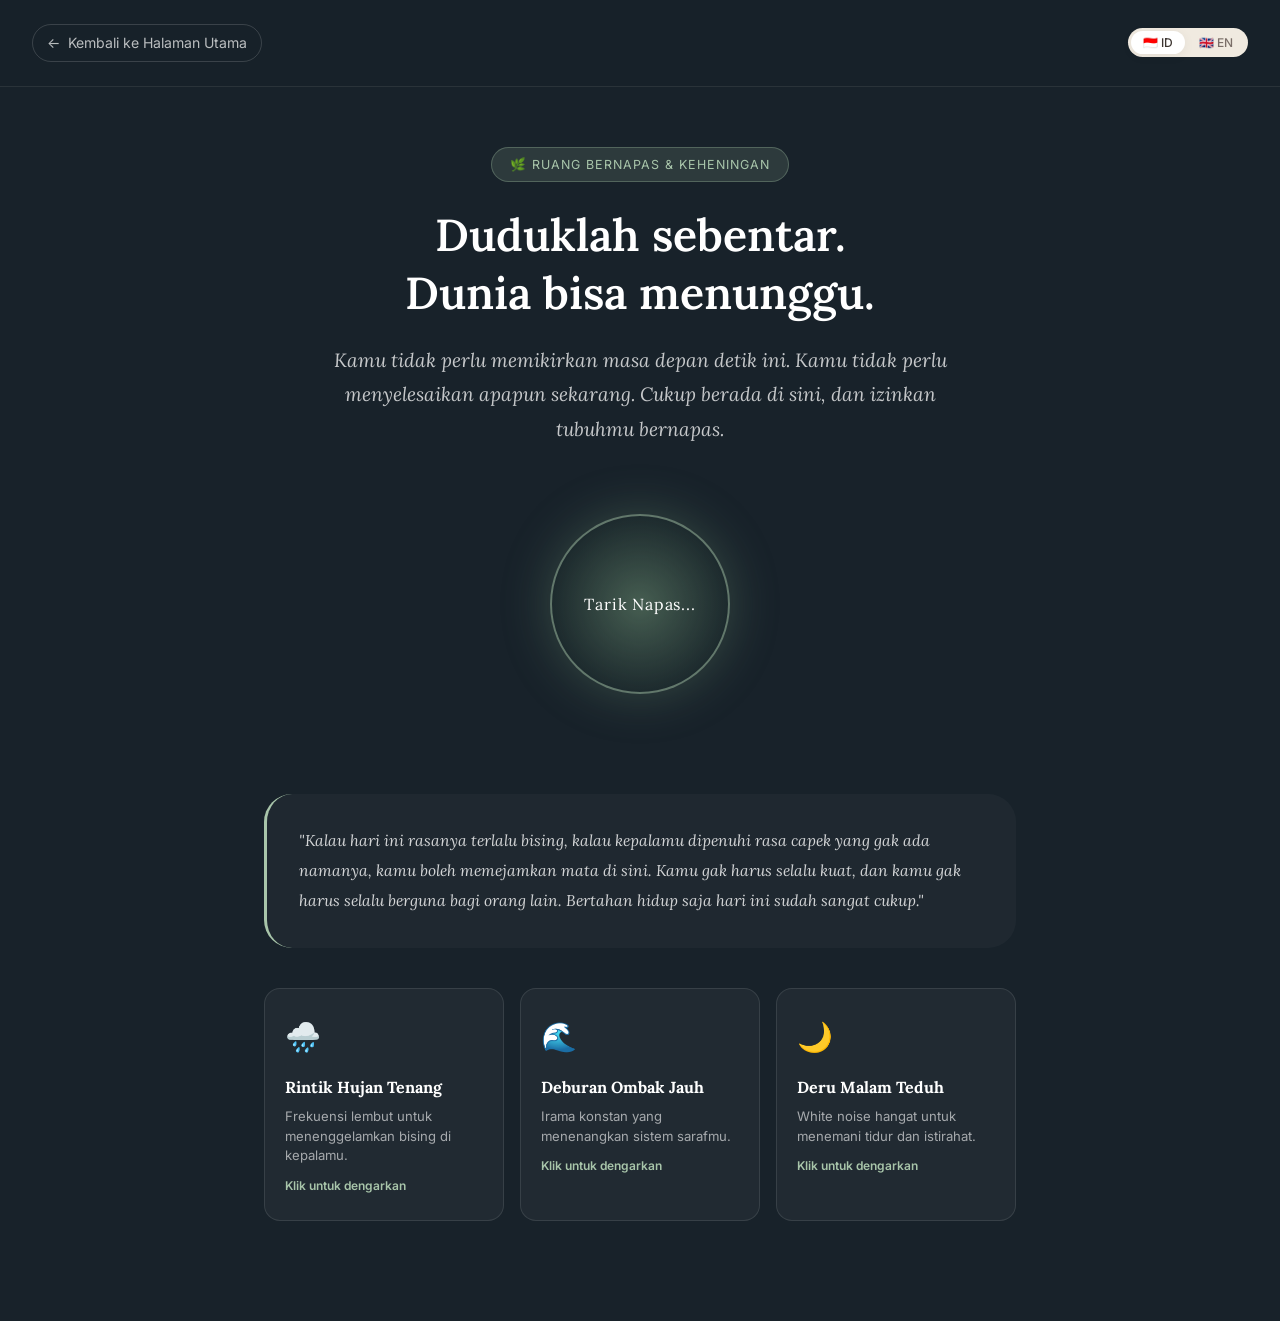
==== temani-aku.html @ 1cd57fa8 "add temani-aku.html interactive calm page and link banner redirect" ====
<!DOCTYPE html>
<html lang="id">
<head>
  <meta charset="UTF-8" />
  <meta name="viewport" content="width=device-width, initial-scale=1.0"/>
  <title id="companion-page-title">Temani Aku — Ruang Pulih</title>
  <link rel="preconnect" href="https://fonts.googleapis.com">
  <link href="https://fonts.googleapis.com/css2?family=Lora:ital,wght@0,400;0,600;1,400&family=Inter:wght@300;400;500;600&display=swap" rel="stylesheet">
  <link rel="stylesheet" href="style.css">
  <style>
    /* Styling Khusus Halaman Temani Aku */
    body.companion-body {
      background: #18222A;
      color: #E2E8F0;
      min-height: 100vh;
      display: flex;
      flex-direction: column;
    }
    .companion-nav {
      padding: 24px 32px;
      display: flex;
      align-items: center;
      justify-content: space-between;
      border-bottom: 1px solid rgba(255, 255, 255, 0.08);
      background: rgba(24, 34, 42, 0.8);
      backdrop-filter: blur(10px);
    }
    .companion-back-link {
      display: inline-flex;
      align-items: center;
      gap: 8px;
      font-size: 0.88rem;
      color: rgba(255, 255, 255, 0.7);
      transition: var(--transition);
      padding: 6px 14px;
      border-radius: 100px;
      border: 1px solid rgba(255, 255, 255, 0.15);
    }
    .companion-back-link:hover {
      color: #fff;
      border-color: var(--sage-light);
      background: rgba(127, 168, 130, 0.15);
    }
    .companion-hero {
      flex: 1;
      display: flex;
      flex-direction: column;
      align-items: center;
      justify-content: center;
      text-align: center;
      padding: 60px 24px 100px;
      max-width: 800px;
      margin: 0 auto;
    }
    .companion-pill {
      display: inline-block;
      background: rgba(168, 197, 170, 0.15);
      border: 1px solid rgba(168, 197, 170, 0.3);
      color: var(--sage-light);
      font-size: 0.78rem;
      letter-spacing: 0.08em;
      text-transform: uppercase;
      padding: 6px 18px;
      border-radius: 100px;
      margin-bottom: 24px;
    }
    .companion-title {
      font-family: var(--font-serif);
      font-size: clamp(2rem, 4vw, 2.8rem);
      color: #FFFFFF;
      line-height: 1.3;
      margin-bottom: 20px;
      font-weight: 600;
    }
    .companion-subtitle {
      font-family: var(--font-serif);
      font-style: italic;
      font-size: clamp(1rem, 2vw, 1.2rem);
      color: rgba(255, 255, 255, 0.75);
      line-height: 1.8;
      margin-bottom: 48px;
      max-width: 640px;
    }
    
    /* Interactive Breathing Sphere */
    .breathe-container {
      margin: 20px auto 40px;
      display: flex;
      flex-direction: column;
      align-items: center;
      justify-content: center;
    }
    .breathe-circle {
      width: 180px;
      height: 180px;
      border-radius: 50%;
      background: radial-gradient(circle, rgba(127, 168, 130, 0.45) 0%, rgba(78, 122, 84, 0.1) 70%);
      border: 2px solid rgba(168, 197, 170, 0.5);
      box-shadow: 0 0 50px rgba(127, 168, 130, 0.3);
      display: flex;
      align-items: center;
      justify-content: center;
      animation: breatheAnim 8s ease-in-out infinite;
      transition: all 0.3s ease;
    }
    .breathe-text {
      font-family: var(--font-serif);
      font-size: 1rem;
      color: #FFFFFF;
      letter-spacing: 0.05em;
    }
    @keyframes breatheAnim {
      0%, 100% {
        transform: scale(0.85);
        box-shadow: 0 0 20px rgba(127, 168, 130, 0.2);
        opacity: 0.8;
      }
      50% {
        transform: scale(1.3);
        box-shadow: 0 0 70px rgba(127, 168, 130, 0.6);
        opacity: 1;
      }
    }

    /* Ambient Sounds / Calm Cards */
    .ambient-grid {
      display: grid;
      grid-template-columns: repeat(auto-fit, minmax(220px, 1fr));
      gap: 16px;
      width: 100%;
      margin-top: 40px;
      text-align: left;
    }
    .ambient-card {
      background: rgba(255, 255, 255, 0.04);
      border: 1px solid rgba(255, 255, 255, 0.1);
      border-radius: var(--radius-md);
      padding: 24px 20px;
      cursor: pointer;
      transition: var(--transition);
      position: relative;
    }
    .ambient-card:hover {
      background: rgba(255, 255, 255, 0.08);
      border-color: rgba(168, 197, 170, 0.4);
      transform: translateY(-3px);
    }
    .ambient-card.active {
      border-color: var(--sage);
      background: rgba(127, 168, 130, 0.15);
      box-shadow: 0 4px 20px rgba(127, 168, 130, 0.2);
    }
    .ambient-icon {
      font-size: 1.8rem;
      margin-bottom: 12px;
    }
    .ambient-card h4 {
      font-size: 1rem;
      color: #FFFFFF;
      margin-bottom: 6px;
      font-family: var(--font-serif);
    }
    .ambient-card p {
      font-size: 0.82rem;
      color: rgba(255, 255, 255, 0.6);
      line-height: 1.5;
    }
    .audio-status {
      font-size: 0.75rem;
      font-weight: 600;
      color: var(--sage-light);
      margin-top: 10px;
      display: block;
    }

    /* Monolog Note */
    .quiet-note {
      margin-top: 60px;
      padding: 32px;
      background: rgba(255, 255, 255, 0.03);
      border-radius: var(--radius-lg);
      border-left: 3px solid var(--sage-light);
      text-align: left;
      font-family: var(--font-serif);
      font-style: italic;
      font-size: 0.98rem;
      line-height: 1.9;
      color: rgba(255, 255, 255, 0.8);
    }
  </style>
</head>
<body class="companion-body">

  <!-- NAVBAR MINI -->
  <nav class="companion-nav">
    <a href="/" class="companion-back-link" id="back-home-btn">
      ← <span data-id="comp-back">Kembali ke Halaman Utama</span>
    </a>
    <div class="navbar__actions">
      <div class="lang-toggle" id="lang-toggle">
        <button class="lang-btn active" id="btn-id" onclick="setCompanionLang('id')">🇮🇩 ID</button>
        <button class="lang-btn" id="btn-en" onclick="setCompanionLang('en')">🇬🇧 EN</button>
      </div>
    </div>
  </nav>

  <!-- CONTENT -->
  <main class="companion-hero">
    <div class="companion-pill" data-id="comp-pill">🌿 Ruang Bernapas &amp; Keheningan</div>
    <h1 class="companion-title" data-id="comp-title">Duduklah sebentar.<br>Dunia bisa menunggu.</h1>
    <p class="companion-subtitle" data-id="comp-sub">
      Kamu tidak perlu memikirkan masa depan detik ini. Kamu tidak perlu menyelesaikan apapun sekarang.
      Cukup berada di sini, dan izinkan tubuhmu bernapas.
    </p>

    <!-- Breathing Sphere -->
    <div class="breathe-container">
      <div class="breathe-circle" id="breathe-circle">
        <span class="breathe-text" id="breathe-text">Tarik Napas...</span>
      </div>
    </div>

    <!-- Monolog Santai & Menenangkan -->
    <div class="quiet-note">
      <p data-id="comp-note-1">
        "Kalau hari ini rasanya terlalu bising, kalau kepalamu dipenuhi rasa capek yang gak ada namanya, kamu boleh memejamkan mata di sini. Kamu gak harus selalu kuat, dan kamu gak harus selalu berguna bagi orang lain. Bertahan hidup saja hari ini sudah sangat cukup."
      </p>
    </div>

    <!-- Soundscape Generator (Web Audio API Synthesizer - No external file needed) -->
    <div class="ambient-grid">
      <div class="ambient-card" onclick="toggleCalmSound('rain')" id="card-rain">
        <div class="ambient-icon">🌧️</div>
        <h4 data-id="comp-s1-title">Rintik Hujan Tenang</h4>
        <p data-id="comp-s1-desc">Frekuensi lembut untuk menenggelamkan bising di kepalamu.</p>
        <span class="audio-status" id="status-rain">Klik untuk dengarkan</span>
      </div>

      <div class="ambient-card" onclick="toggleCalmSound('waves')" id="card-waves">
        <div class="ambient-icon">🌊</div>
        <h4 data-id="comp-s2-title">Deburan Ombak Jauh</h4>
        <p data-id="comp-s2-desc">Irama konstan yang menenangkan sistem sarafmu.</p>
        <span class="audio-status" id="status-waves">Klik untuk dengarkan</span>
      </div>

      <div class="ambient-card" onclick="toggleCalmSound('night')" id="card-night">
        <div class="ambient-icon">🌙</div>
        <h4 data-id="comp-s3-title">Deru Malam Teduh</h4>
        <p data-id="comp-s3-desc">White noise hangat untuk menemani tidur dan istirahat.</p>
        <span class="audio-status" id="status-night">Klik untuk dengarkan</span>
      </div>
    </div>

  </main>

  <script>
    /* Breathing text sync */
    const breatheText = document.getElementById('breathe-text');
    let isInhale = true;
    setInterval(() => {
      isInhale = !isInhale;
      if (currentCompLang === 'id') {
        breatheText.textContent = isInhale ? 'Tarik Napas...' : 'Hembuskan Pelan...';
      } else {
        breatheText.textContent = isInhale ? 'Inhale Deeply...' : 'Exhale Gently...';
      }
    }, 4000);

    /* Multilanguage */
    let currentCompLang = 'id';
    const COMP_LANG = {
      id: {
        "companion-page-title": "Temani Aku — Ruang Pulih",
        "comp-back": "Kembali ke Halaman Utama",
        "comp-pill": "🌿 Ruang Bernapas & Keheningan",
        "comp-title": "Duduklah sebentar.<br>Dunia bisa menunggu.",
        "comp-sub": "Kamu tidak perlu memikirkan masa depan detik ini. Kamu tidak perlu menyelesaikan apapun sekarang. Cukup berada di sini, dan izinkan tubuhmu bernapas.",
        "comp-note-1": "\"Kalau hari ini rasanya terlalu bising, kalau kepalamu dipenuhi rasa capek yang gak ada namanya, kamu boleh memejamkan mata di sini. Kamu gak harus selalu kuat, dan kamu gak harus selalu berguna bagi orang lain. Bertahan hidup saja hari ini sudah sangat cukup.\"",
        "comp-s1-title": "Rintik Hujan Tenang",
        "comp-s1-desc": "Frekuensi lembut untuk menenggelamkan bising di kepalamu.",
        "comp-s2-title": "Deburan Ombak Jauh",
        "comp-s2-desc": "Irama konstan yang menenangkan sistem sarafmu.",
        "comp-s3-title": "Deru Malam Teduh",
        "comp-s3-desc": "White noise hangat untuk menemani tidur dan istirahat."
      },
      en: {
        "companion-page-title": "Be With Me — Ruang Pulih",
        "comp-back": "Back to Main Page",
        "comp-pill": "🌿 Breathing Space & Solitude",
        "comp-title": "Sit here for a while.<br>The world can wait.",
        "comp-sub": "You don't have to figure out the future this very second. You don't have to solve anything right now. Just be here, and let your body breathe.",
        "comp-note-1": "\"If today feels entirely too noisy, if your mind is loaded with a tiredness that has no name, you are allowed to close your eyes here. You don't always have to be strong, nor useful to anyone. Just staying alive today is already plenty.\"",
        "comp-s1-title": "Gentle Raindrops",
        "comp-s1-desc": "Soft frequencies to wash away the noise inside your chest.",
        "comp-s2-title": "Distant Ocean Waves",
        "comp-s2-desc": "A steady rhythm to ground and soothe your nervous system.",
        "comp-s3-title": "Peaceful Night Ambient",
        "comp-s3-desc": "Warm white noise to accompany your rest and stillness."
      }
    };

    function setCompanionLang(lang) {
      currentCompLang = lang;
      document.getElementById('btn-id').classList.toggle('active', lang === 'id');
      document.getElementById('btn-en').classList.toggle('active', lang === 'en');
      const data = COMP_LANG[lang];
      document.title = data["companion-page-title"];
      document.querySelectorAll('[data-id]').forEach(el => {
        const key = el.getAttribute('data-id');
        if (data[key]) el.innerHTML = data[key];
      });
      // reset statuses
      ['rain', 'waves', 'night'].forEach(type => {
        const statusEl = document.getElementById(`status-${type}`);
        if (currentPlaying === type) {
          statusEl.textContent = lang === 'id' ? 'Sedang berputar ⏸️' : 'Now Playing ⏸️';
        } else {
          statusEl.textContent = lang === 'id' ? 'Klik untuk dengarkan' : 'Click to listen';
        }
      });
    }

    /* Web Audio API Sound Synthesizer (Zero external file dependencies) */
    let audioCtx = null;
    let activeSource = null;
    let activeGain = null;
    let currentPlaying = null;

    function initAudio() {
      if (!audioCtx) {
        audioCtx = new (window.AudioContext || window.webkitAudioContext)();
      }
    }

    function toggleCalmSound(type) {
      initAudio();
      if (audioCtx.state === 'suspended') {
        audioCtx.resume();
      }

      if (currentPlaying === type) {
        stopSound();
        return;
      }

      stopSound();
      currentPlaying = type;
      document.getElementById(`card-${type}`).classList.add('active');
      document.getElementById(`status-${type}`).textContent = currentCompLang === 'id' ? 'Sedang berputar ⏸️ (Klik stop)' : 'Playing ⏸️ (Click to stop)';

      // Generate White / Pink Noise dynamically
      const bufferSize = audioCtx.sampleRate * 2;
      const noiseBuffer = audioCtx.createBuffer(1, bufferSize, audioCtx.sampleRate);
      const output = noiseBuffer.getChannelData(0);

      for (let i = 0; i < bufferSize; i++) {
        output[i] = Math.random() * 2 - 1;
      }

      const whiteNoise = audioCtx.createBufferSource();
      whiteNoise.buffer = noiseBuffer;
      whiteNoise.loop = true;

      // Filter to simulate sound
      const filter = audioCtx.createBiquadFilter();
      if (type === 'rain') {
        filter.type = 'lowpass';
        filter.frequency.value = 800; // Rain sound
      } else if (type === 'waves') {
        filter.type = 'bandpass';
        filter.frequency.value = 400; // Sea wave
      } else {
        filter.type = 'lowpass';
        filter.frequency.value = 250; // Deep night hum
      }

      const gain = audioCtx.createGain();
      gain.gain.setValueAtTime(0.12, audioCtx.currentTime);

      whiteNoise.connect(filter);
      filter.connect(gain);
      gain.connect(audioCtx.destination);

      whiteNoise.start();
      activeSource = whiteNoise;
      activeGain = gain;
    }

    function stopSound() {
      if (activeSource) {
        try { activeSource.stop(); } catch(e){}
        activeSource = null;
      }
      if (currentPlaying) {
        document.getElementById(`card-${currentPlaying}`).classList.remove('active');
        document.getElementById(`status-${currentPlaying}`).textContent = currentCompLang === 'id' ? 'Klik untuk dengarkan' : 'Click to listen';
      }
      currentPlaying = null;
    }
  </script>
</body>
</html>
---- style.css ----
/* ================================================
   RUANG PULIH — Suicide Prevention Website
   CSS Stylesheet
   Palette: Sage greens, dusty mauves, warm creams
   Font: Lora (serif) + Inter (sans)
   ================================================ */

/* ---------- CSS VARIABLES ---------- */
:root {
  --cream:       #FAF7F2;
  --cream-dark:  #F0EAE0;
  --sage:        #7FA882;
  --sage-light:  #A8C5AA;
  --sage-dark:   #4E7A54;
  --mauve:       #A07080;
  --mauve-light: #C9A0B0;
  --navy:        #2C3E50;
  --navy-soft:   #4A5568;
  --text-main:   #3D3530;
  --text-soft:   #7A6E68;
  --text-muted:  #A09890;
  --white:       #FFFFFF;
  --danger:      #C0392B;
  --do-green:    #2E7D52;
  --dont-red:    #9B3A3A;
  --border:      rgba(0,0,0,0.08);
  --shadow-sm:   0 2px 12px rgba(0,0,0,0.06);
  --shadow-md:   0 8px 32px rgba(0,0,0,0.10);
  --shadow-lg:   0 20px 60px rgba(0,0,0,0.14);
  --radius-sm:   8px;
  --radius-md:   16px;
  --radius-lg:   28px;
  --transition:  0.3s ease;
  --font-serif:  'Lora', Georgia, serif;
  --font-sans:   'Inter', system-ui, sans-serif;
}

/* ---------- RESET ---------- */
*, *::before, *::after { box-sizing: border-box; margin: 0; padding: 0; }
html { scroll-behavior: smooth; font-size: 16px; }
body {
  font-family: var(--font-sans);
  background-color: var(--cream);
  color: var(--text-main);
  line-height: 1.7;
  overflow-x: hidden;
}
a { text-decoration: none; color: inherit; }
ul { list-style: none; }
img { max-width: 100%; display: block; }
button { cursor: pointer; border: none; background: none; font-family: inherit; }

/* ---------- CONTAINER ---------- */
.container {
  max-width: 1100px;
  margin: 0 auto;
  padding: 0 24px;
}

/* ================================================
   PASSIVE BANNER
   ================================================ */
.passive-banner {
  position: sticky;
  top: 0;
  z-index: 1000;
  background: linear-gradient(135deg, #2C3E50 0%, #4E7A54 100%);
  display: flex;
  align-items: center;
  justify-content: space-between;
  padding: 12px 24px;
  gap: 16px;
}
.passive-banner__inner {
  display: flex;
  align-items: center;
  gap: 12px;
  flex: 1;
  flex-wrap: wrap;
}
.passive-banner__icon { font-size: 1.2rem; }
.passive-banner__text {
  color: rgba(255,255,255,0.90);
  font-size: 0.875rem;
  font-family: var(--font-serif);
  font-style: italic;
  flex: 1;
  min-width: 200px;
}
.passive-banner__btn {
  background: rgba(255,255,255,0.18);
  border: 1px solid rgba(255,255,255,0.35);
  color: #fff;
  padding: 6px 18px;
  border-radius: 100px;
  font-size: 0.8rem;
  font-weight: 500;
  white-space: nowrap;
  transition: var(--transition);
}
.passive-banner__btn:hover {
  background: rgba(255,255,255,0.30);
  transform: translateX(2px);
}
.passive-banner__close {
  color: rgba(255,255,255,0.6);
  font-size: 1rem;
  padding: 4px;
  line-height: 1;
  transition: var(--transition);
  flex-shrink: 0;
}
.passive-banner__close:hover { color: #fff; }

/* ================================================
   NAVBAR
   ================================================ */
.navbar {
  position: sticky;
  top: 0;
  z-index: 999;
  background: rgba(250, 247, 242, 0.92);
  backdrop-filter: blur(12px);
  -webkit-backdrop-filter: blur(12px);
  border-bottom: 1px solid var(--border);
  display: flex;
  align-items: center;
  padding: 0 32px;
  height: 68px;
  gap: 32px;
}
.navbar__logo {
  display: flex;
  align-items: center;
  gap: 8px;
  font-family: var(--font-serif);
  font-weight: 600;
  font-size: 1.15rem;
  color: var(--navy);
  flex-shrink: 0;
}
.logo-leaf { font-size: 1.3rem; }
.navbar__links {
  display: flex;
  gap: 4px;
  flex: 1;
}
.navbar__links a {
  font-size: 0.875rem;
  font-weight: 500;
  color: var(--text-soft);
  padding: 6px 14px;
  border-radius: 100px;
  transition: var(--transition);
}
.navbar__links a:hover {
  background: var(--cream-dark);
  color: var(--text-main);
}
.navbar__actions {
  display: flex;
  align-items: center;
  gap: 12px;
}
/* Language Toggle */
.lang-toggle {
  display: flex;
  background: var(--cream-dark);
  border-radius: 100px;
  padding: 3px;
  gap: 2px;
}
.lang-btn {
  font-size: 0.75rem;
  font-weight: 500;
  padding: 4px 12px;
  border-radius: 100px;
  color: var(--text-soft);
  transition: var(--transition);
}
.lang-btn.active {
  background: var(--white);
  color: var(--text-main);
  box-shadow: var(--shadow-sm);
}
/* AI Chat Trigger */
.ai-chat-trigger {
  display: flex;
  align-items: center;
  gap: 6px;
  background: linear-gradient(135deg, var(--sage) 0%, var(--sage-dark) 100%);
  color: #fff;
  font-size: 0.8rem;
  font-weight: 500;
  padding: 8px 18px;
  border-radius: 100px;
  transition: var(--transition);
  box-shadow: 0 2px 12px rgba(79,122,84,0.30);
}
.ai-chat-trigger span:first-child { font-size: 0.7rem; }
.ai-chat-trigger:hover {
  transform: translateY(-1px);
  box-shadow: 0 4px 20px rgba(79,122,84,0.40);
}
.navbar__hamburger {
  display: none;
  font-size: 1.4rem;
  color: var(--text-main);
  padding: 4px;
}

/* Mobile Menu */
.mobile-menu {
  display: none;
  position: fixed;
  top: 68px;
  left: 0; right: 0;
  background: var(--cream);
  border-bottom: 1px solid var(--border);
  padding: 20px 24px;
  z-index: 998;
  box-shadow: var(--shadow-md);
}
.mobile-menu.open { display: block; }
.mobile-menu ul { display: flex; flex-direction: column; gap: 4px; margin-bottom: 16px; }
.mobile-menu ul a {
  display: block;
  padding: 10px 14px;
  border-radius: var(--radius-sm);
  font-size: 0.95rem;
  color: var(--text-main);
}
.mobile-menu ul a:hover { background: var(--cream-dark); }
.mobile-lang { display: flex; gap: 8px; }
.mobile-lang button {
  flex: 1;
  padding: 8px;
  border-radius: var(--radius-sm);
  background: var(--cream-dark);
  font-size: 0.85rem;
  color: var(--text-main);
}

/* ================================================
   HERO
   ================================================ */
.hero {
  min-height: 92vh;
  display: flex;
  flex-direction: column;
  align-items: center;
  justify-content: center;
  text-align: center;
  padding: 80px 24px 60px;
  position: relative;
  overflow: hidden;
  background: radial-gradient(ellipse 80% 70% at 50% 40%, rgba(168,197,170,0.18) 0%, transparent 70%),
              linear-gradient(180deg, var(--cream) 0%, #F5F0E8 100%);
}
.hero__bg-circles {
  position: absolute;
  inset: 0;
  pointer-events: none;
}
.circle {
  position: absolute;
  border-radius: 50%;
  opacity: 0.12;
}
.c1 {
  width: 500px; height: 500px;
  background: var(--sage-light);
  top: -100px; right: -150px;
  animation: float1 8s ease-in-out infinite;
}
.c2 {
  width: 300px; height: 300px;
  background: var(--mauve-light);
  bottom: -80px; left: -80px;
  animation: float2 10s ease-in-out infinite;
}
.c3 {
  width: 200px; height: 200px;
  background: var(--sage);
  top: 40%; left: 10%;
  animation: float1 12s ease-in-out infinite reverse;
}
@keyframes float1 {
  0%, 100% { transform: translateY(0px) rotate(0deg); }
  50% { transform: translateY(-20px) rotate(5deg); }
}
@keyframes float2 {
  0%, 100% { transform: translateY(0px) rotate(0deg); }
  50% { transform: translateY(15px) rotate(-5deg); }
}

.hero__tag {
  display: inline-block;
  background: rgba(127,168,130,0.15);
  border: 1px solid rgba(127,168,130,0.30);
  color: var(--sage-dark);
  font-size: 0.8rem;
  font-weight: 500;
  padding: 6px 18px;
  border-radius: 100px;
  margin-bottom: 28px;
  letter-spacing: 0.04em;
  text-transform: uppercase;
}
.hero__title {
  font-family: var(--font-serif);
  font-size: clamp(2rem, 5vw, 3.2rem);
  font-weight: 600;
  color: var(--navy);
  line-height: 1.25;
  max-width: 720px;
  margin: 0 auto 24px;
}
.hero__subtitle {
  font-family: var(--font-serif);
  font-style: italic;
  font-size: clamp(1rem, 2vw, 1.15rem);
  color: var(--text-soft);
  max-width: 560px;
  margin: 0 auto 40px;
  line-height: 1.8;
}
.hero__cta-group {
  display: flex;
  gap: 12px;
  flex-wrap: wrap;
  justify-content: center;
}
.hero__scroll-hint {
  position: absolute;
  bottom: 32px;
  left: 50%;
  transform: translateX(-50%);
}
.scroll-dot {
  display: block;
  width: 6px; height: 6px;
  background: var(--text-muted);
  border-radius: 50%;
  animation: bounce 2s ease-in-out infinite;
}
@keyframes bounce {
  0%, 100% { transform: translateY(0); opacity: 0.4; }
  50% { transform: translateY(8px); opacity: 1; }
}

/* ================================================
   BUTTONS
   ================================================ */
.btn {
  display: inline-flex;
  align-items: center;
  gap: 8px;
  padding: 14px 28px;
  border-radius: 100px;
  font-size: 0.9rem;
  font-weight: 500;
  transition: var(--transition);
}
.btn--primary {
  background: linear-gradient(135deg, var(--sage) 0%, var(--sage-dark) 100%);
  color: #fff;
  box-shadow: 0 4px 16px rgba(79,122,84,0.30);
}
.btn--primary:hover {
  transform: translateY(-2px);
  box-shadow: 0 8px 24px rgba(79,122,84,0.40);
}
.btn--ghost {
  border: 1.5px solid rgba(44,62,80,0.25);
  color: var(--navy-soft);
  background: rgba(255,255,255,0.6);
}
.btn--ghost:hover {
  border-color: var(--sage);
  color: var(--sage-dark);
  background: rgba(127,168,130,0.08);
}
.btn--sm { padding: 8px 20px; font-size: 0.82rem; }

/* ================================================
   SECTION COMMONS
   ================================================ */
section { padding: 100px 0; }
.section-header { text-align: center; margin-bottom: 56px; }
.section-label {
  display: inline-block;
  color: var(--sage-dark);
  font-size: 0.75rem;
  font-weight: 600;
  letter-spacing: 0.1em;
  text-transform: uppercase;
  margin-bottom: 12px;
}
.section-title {
  font-family: var(--font-serif);
  font-size: clamp(1.6rem, 3.5vw, 2.2rem);
  font-weight: 600;
  color: var(--navy);
  max-width: 600px;
  margin: 0 auto 16px;
  line-height: 1.3;
}
.section-desc {
  font-size: 1rem;
  color: var(--text-soft);
  max-width: 580px;
  margin: 0 auto;
  font-family: var(--font-serif);
  font-style: italic;
  line-height: 1.8;
}
.section-label--light { color: rgba(255,255,255,0.7); }
.section-title--light { color: #fff; }
.section-desc--light { color: rgba(255,255,255,0.75); }

/* ================================================
   QUOTES SECTION
   ================================================ */
.section-quotes {
  background: linear-gradient(180deg, var(--cream) 0%, #EDE7DA 100%);
}
.quotes-carousel {
  position: relative;
  overflow: hidden;
  width: 100%;
}
.quotes-track {
  display: flex;
  gap: 0;
  transition: transform 0.5s cubic-bezier(0.4, 0, 0.2, 1);
  width: 100%;
}
.quote-card {
  width: 100%;
  min-width: 100%;
  max-width: 100%;
  background: var(--white);
  border-radius: var(--radius-lg);
  padding: 56px 64px;
  text-align: center;
  box-shadow: var(--shadow-sm);
  border: 1px solid var(--border);
  flex-shrink: 0;
  box-sizing: border-box;
}
.quote-card__icon {
  font-family: var(--font-serif);
  font-size: 5rem;
  line-height: 0.6;
  color: var(--sage-light);
  margin-bottom: 32px;
  opacity: 0.6;
}
.quote-card__text {
  font-family: var(--font-serif);
  font-style: italic;
  font-size: clamp(1.1rem, 2.5vw, 1.4rem);
  color: var(--navy);
  line-height: 1.8;
  max-width: 640px;
  margin: 0 auto 32px;
}
.quote-card__source {
  display: flex;
  align-items: center;
  justify-content: center;
  gap: 10px;
  color: var(--text-soft);
  font-size: 0.875rem;
}
.source-dot {
  width: 4px; height: 4px;
  background: var(--sage);
  border-radius: 50%;
  display: inline-block;
}
.quotes-nav {
  display: flex;
  align-items: center;
  justify-content: center;
  gap: 16px;
  margin-top: 32px;
}
.q-prev, .q-next {
  width: 40px; height: 40px;
  border-radius: 50%;
  background: var(--white);
  border: 1.5px solid var(--border);
  color: var(--text-soft);
  font-size: 1rem;
  display: flex;
  align-items: center;
  justify-content: center;
  transition: var(--transition);
  box-shadow: var(--shadow-sm);
}
.q-prev:hover, .q-next:hover {
  border-color: var(--sage);
  color: var(--sage-dark);
}
.q-dots { display: flex; gap: 6px; }
.q-dot {
  width: 6px; height: 6px;
  border-radius: 50%;
  background: var(--cream-dark);
  transition: var(--transition);
}
.q-dot.active {
  background: var(--sage);
  width: 20px;
  border-radius: 100px;
}

/* ================================================
   EDUCATION SECTION
   ================================================ */
.section-edu { background: var(--cream); }
.edu-cards {
  display: grid;
  grid-template-columns: repeat(auto-fit, minmax(240px, 1fr));
  gap: 20px;
}
.edu-card {
  background: var(--white);
  border-radius: var(--radius-md);
  padding: 32px 28px;
  border: 1px solid var(--border);
  box-shadow: var(--shadow-sm);
  transition: var(--transition);
}
.edu-card:hover {
  transform: translateY(-4px);
  box-shadow: var(--shadow-md);
}
.edu-card__icon {
  font-size: 2rem;
  margin-bottom: 16px;
}
.edu-card h3 {
  font-family: var(--font-serif);
  font-size: 1.05rem;
  font-weight: 600;
  color: var(--navy);
  margin-bottom: 12px;
  line-height: 1.4;
}
.edu-card p {
  font-size: 0.875rem;
  color: var(--text-soft);
  line-height: 1.75;
}

/* ================================================
   FOR OTHERS / SELF SECTION — TABS
   ================================================ */
.section-forothers {
  background: linear-gradient(180deg, #EDE7DA 0%, var(--cream) 100%);
}
.tab-group { margin-top: 0; }
.tab-btns {
  display: flex;
  gap: 8px;
  justify-content: center;
  margin-bottom: 48px;
  flex-wrap: wrap;
}
.tab-btn {
  padding: 12px 28px;
  border-radius: 100px;
  font-size: 0.9rem;
  font-weight: 500;
  color: var(--text-soft);
  background: rgba(255,255,255,0.7);
  border: 1.5px solid var(--border);
  transition: var(--transition);
}
.tab-btn.active {
  background: var(--navy);
  color: #fff;
  border-color: var(--navy);
  box-shadow: var(--shadow-sm);
}
.tab-content { display: none; }
.tab-content.active { display: block; }
.tab-content__intro {
  text-align: center;
  max-width: 600px;
  margin: 0 auto 48px;
}
.tab-content__intro h3 {
  font-family: var(--font-serif);
  font-size: 1.3rem;
  color: var(--navy);
  margin-bottom: 12px;
  line-height: 1.4;
}
.tab-content__intro p {
  color: var(--text-soft);
  font-family: var(--font-serif);
  font-style: italic;
  line-height: 1.8;
}
.steps-grid {
  display: grid;
  grid-template-columns: repeat(auto-fit, minmax(280px, 1fr));
  gap: 20px;
}
.step-card {
  background: var(--white);
  border-radius: var(--radius-md);
  padding: 28px 24px;
  border: 1px solid var(--border);
  box-shadow: var(--shadow-sm);
  position: relative;
  transition: var(--transition);
}
.step-card:hover { transform: translateY(-3px); box-shadow: var(--shadow-md); }
.step-num {
  font-family: var(--font-serif);
  font-size: 1.8rem;
  font-weight: 600;
  color: var(--sage-light);
  line-height: 1;
  margin-bottom: 12px;
}
.step-card h4 {
  font-family: var(--font-serif);
  font-size: 1rem;
  font-weight: 600;
  color: var(--navy);
  margin-bottom: 10px;
  line-height: 1.4;
}
.step-card p {
  font-size: 0.85rem;
  color: var(--text-soft);
  line-height: 1.75;
  margin-bottom: 0;
}
.step-card--highlight {
  background: linear-gradient(135deg, var(--sage-dark) 0%, #2C5F35 100%);
  border-color: transparent;
}
.step-card--highlight .step-num { color: rgba(255,255,255,0.4); }
.step-card--highlight h4 { color: #fff; }
.step-card--highlight p { color: rgba(255,255,255,0.8); margin-bottom: 16px; }

/* Do/Don't Cards */
.step-badge {
  display: inline-flex;
  align-items: center;
  gap: 4px;
  font-size: 0.72rem;
  font-weight: 600;
  letter-spacing: 0.08em;
  text-transform: uppercase;
  padding: 4px 12px;
  border-radius: 100px;
  margin-bottom: 12px;
}
.step-badge--do {
  background: rgba(46,125,82,0.12);
  color: var(--do-green);
}
.step-badge--dont {
  background: rgba(155,58,58,0.10);
  color: var(--dont-red);
}
.step-card--do { border-left: 3px solid var(--do-green); }
.step-card--dont { border-left: 3px solid var(--dont-red); }

/* ================================================
   HOTLINE SECTION
   ================================================ */
.section-hotline {
  background: linear-gradient(135deg, #1F3230 0%, var(--navy) 50%, #2E4035 100%);
  padding: 100px 0;
}
.hotline-cards {
  display: grid;
  grid-template-columns: repeat(auto-fit, minmax(240px, 1fr));
  gap: 16px;
  margin-bottom: 32px;
}
.hotline-card {
  background: rgba(255,255,255,0.07);
  border: 1px solid rgba(255,255,255,0.12);
  border-radius: var(--radius-md);
  padding: 28px 24px;
  display: flex;
  flex-direction: column;
  gap: 4px;
  transition: var(--transition);
  backdrop-filter: blur(8px);
}
.hotline-card:hover {
  background: rgba(255,255,255,0.12);
  transform: translateY(-3px);
}
.hotline-card__flag { font-size: 1.8rem; margin-bottom: 8px; }
.hotline-card__info h4 {
  font-size: 1rem;
  font-weight: 600;
  color: #fff;
  margin-bottom: 4px;
}
.hotline-card__info p {
  font-size: 0.8rem;
  color: rgba(255,255,255,0.55);
  margin-bottom: 12px;
}
.hotline-num {
  font-family: var(--font-serif);
  font-size: 1.2rem;
  font-weight: 600;
  color: var(--sage-light);
  display: block;
  transition: var(--transition);
}
.hotline-num:hover { color: #fff; }
.hotline-card__avail {
  margin-top: auto;
  font-size: 0.72rem;
  font-weight: 600;
  text-transform: uppercase;
  letter-spacing: 0.1em;
  color: rgba(255,255,255,0.4);
  padding-top: 12px;
  border-top: 1px solid rgba(255,255,255,0.08);
}
.hotline-note {
  text-align: center;
  background: rgba(192,57,43,0.15);
  border: 1px solid rgba(192,57,43,0.25);
  border-radius: var(--radius-md);
  padding: 16px 24px;
  color: rgba(255,255,255,0.85);
  font-size: 0.9rem;
  line-height: 1.6;
}

/* ================================================
   AI CHAT PANEL
   ================================================ */
.ai-chat-panel {
  position: fixed;
  bottom: 32px;
  right: 32px;
  width: 360px;
  max-height: 520px;
  background: var(--white);
  border-radius: var(--radius-lg);
  box-shadow: var(--shadow-lg);
  border: 1px solid var(--border);
  display: flex;
  flex-direction: column;
  z-index: 2000;
  overflow: hidden;
  transform: translateY(20px) scale(0.95);
  opacity: 0;
  pointer-events: none;
  transition: 0.35s cubic-bezier(0.34, 1.56, 0.64, 1);
}
.ai-chat-panel.open {
  transform: translateY(0) scale(1);
  opacity: 1;
  pointer-events: all;
}
.ai-chat__header {
  display: flex;
  align-items: center;
  justify-content: space-between;
  padding: 16px 20px;
  background: linear-gradient(135deg, var(--sage-dark) 0%, #2C5F35 100%);
  color: #fff;
}
.ai-chat__title {
  display: flex;
  align-items: center;
  gap: 8px;
  font-size: 0.875rem;
  font-weight: 600;
}
.ai-status-dot {
  width: 8px; height: 8px;
  background: #6EE7A0;
  border-radius: 50%;
  box-shadow: 0 0 0 2px rgba(110,231,160,0.3);
  animation: pulse 2s ease-in-out infinite;
}
@keyframes pulse {
  0%, 100% { box-shadow: 0 0 0 2px rgba(110,231,160,0.3); }
  50% { box-shadow: 0 0 0 5px rgba(110,231,160,0.1); }
}
.ai-chat__close {
  color: rgba(255,255,255,0.7);
  font-size: 1rem;
  padding: 4px;
  transition: var(--transition);
}
.ai-chat__close:hover { color: #fff; }

.ai-chat__messages {
  flex: 1;
  overflow-y: auto;
  padding: 20px;
  display: flex;
  flex-direction: column;
  gap: 12px;
  scroll-behavior: smooth;
}
.ai-msg { max-width: 85%; }
.ai-msg--bot {
  align-self: flex-start;
}
.ai-msg--bot p {
  background: var(--cream);
  border-radius: 4px 16px 16px 16px;
  padding: 12px 16px;
  font-size: 0.875rem;
  color: var(--text-main);
  line-height: 1.6;
  border: 1px solid var(--border);
}
.ai-msg--user {
  align-self: flex-end;
}
.ai-msg--user p {
  background: linear-gradient(135deg, var(--sage) 0%, var(--sage-dark) 100%);
  border-radius: 16px 16px 4px 16px;
  padding: 12px 16px;
  font-size: 0.875rem;
  color: #fff;
  line-height: 1.6;
}
.ai-chat__disclaimer {
  padding: 8px 16px;
  background: rgba(192,57,43,0.06);
  border-top: 1px solid rgba(192,57,43,0.12);
  font-size: 0.72rem;
  color: var(--dont-red);
  text-align: center;
  line-height: 1.5;
}
.ai-chat__input-row {
  display: flex;
  align-items: center;
  gap: 8px;
  padding: 12px 16px;
  border-top: 1px solid var(--border);
  background: var(--white);
}
.ai-chat__input {
  flex: 1;
  border: 1.5px solid var(--border);
  border-radius: 100px;
  padding: 10px 18px;
  font-size: 0.875rem;
  font-family: var(--font-sans);
  color: var(--text-main);
  background: var(--cream);
  outline: none;
  transition: var(--transition);
}
.ai-chat__input:focus { border-color: var(--sage); background: var(--white); }
.ai-chat__input::placeholder { color: var(--text-muted); }
.ai-chat__send {
  width: 36px; height: 36px;
  background: linear-gradient(135deg, var(--sage) 0%, var(--sage-dark) 100%);
  color: #fff;
  border-radius: 50%;
  font-size: 1rem;
  display: flex;
  align-items: center;
  justify-content: center;
  transition: var(--transition);
  flex-shrink: 0;
}
.ai-chat__send:hover { transform: scale(1.08); }

/* Floating AI Button */
.ai-fab {
  position: fixed;
  bottom: 32px;
  right: 32px;
  width: 52px; height: 52px;
  background: linear-gradient(135deg, var(--sage) 0%, var(--sage-dark) 100%);
  color: #fff;
  border-radius: 50%;
  font-size: 1.3rem;
  display: flex;
  align-items: center;
  justify-content: center;
  box-shadow: 0 4px 20px rgba(79,122,84,0.40);
  z-index: 1999;
  transition: var(--transition);
  display: none;
}
.ai-fab:hover { transform: scale(1.1); }

/* ================================================
   FOOTER
   ================================================ */
.footer {
  background: var(--navy);
  color: rgba(255,255,255,0.7);
  padding: 60px 0 32px;
}
.footer__grid {
  display: grid;
  grid-template-columns: 2fr 1fr 2fr;
  gap: 48px;
  margin-bottom: 48px;
}
.footer__logo {
  font-family: var(--font-serif);
  font-size: 1.2rem;
  color: #fff;
  font-weight: 600;
  margin-bottom: 12px;
}
.footer__brand p {
  font-family: var(--font-serif);
  font-style: italic;
  font-size: 0.9rem;
  line-height: 1.7;
}
.footer__links h5, .footer__disclaimer h5 {
  font-size: 0.8rem;
  font-weight: 600;
  text-transform: uppercase;
  letter-spacing: 0.1em;
  color: rgba(255,255,255,0.4);
  margin-bottom: 16px;
}
.footer__links ul { display: flex; flex-direction: column; gap: 8px; }
.footer__links a {
  font-size: 0.875rem;
  transition: var(--transition);
}
.footer__links a:hover { color: var(--sage-light); }
.footer__disclaimer p { font-size: 0.8rem; line-height: 1.7; }
.footer__bottom {
  border-top: 1px solid rgba(255,255,255,0.08);
  padding-top: 24px;
  text-align: center;
  font-size: 0.8rem;
  color: rgba(255,255,255,0.35);
}

/* ================================================
   SATIRICAL / REAL-TALK EDU SECTION
   ================================================ */
.section-satire {
  background: #F4EFE6;
  border-top: 1px solid var(--border);
  border-bottom: 1px solid var(--border);
}
.section-label--satire {
  color: #B25E3B;
  background: rgba(178, 94, 59, 0.12);
  padding: 4px 14px;
  border-radius: 100px;
}
.satire-cards {
  display: grid;
  grid-template-columns: repeat(auto-fit, minmax(260px, 1fr));
  gap: 24px;
  margin-top: 40px;
}
.satire-card {
  background: var(--white);
  border-radius: var(--radius-md);
  padding: 32px 26px;
  border: 1px solid var(--border);
  box-shadow: var(--shadow-sm);
  position: relative;
  transition: var(--transition);
  display: flex;
  flex-direction: column;
}
.satire-card:hover {
  transform: translateY(-4px);
  box-shadow: var(--shadow-md);
}
.satire-card__badge {
  display: inline-block;
  align-self: flex-start;
  font-size: 0.75rem;
  font-weight: 700;
  text-transform: uppercase;
  letter-spacing: 0.05em;
  padding: 4px 10px;
  border-radius: 6px;
  background: rgba(192, 57, 43, 0.12);
  color: var(--danger);
  margin-bottom: 16px;
}
.satire-card__badge--green {
  background: rgba(46, 125, 82, 0.15);
  color: var(--do-green);
}
.satire-card h3 {
  font-family: var(--font-serif);
  font-size: 1.15rem;
  font-weight: 600;
  color: var(--navy);
  margin-bottom: 8px;
  line-height: 1.4;
}
.satire-card__sub {
  font-size: 0.82rem;
  font-weight: 600;
  color: #B25E3B;
  margin-bottom: 14px;
  line-height: 1.5;
}
.satire-card--truth .satire-card__sub {
  color: var(--sage-dark);
}
.satire-card__desc {
  font-size: 0.88rem;
  color: var(--text-soft);
  line-height: 1.75;
}
.satire-card--truth {
  border-left: 4px solid var(--sage-dark);
  background: #FAF8F4;
}

/* ================================================
   OPEN LETTER BLOCK
   ================================================ */
.open-letter {
  margin: 0 auto 64px;
  max-width: 760px;
}
.open-letter__inner {
  background: var(--white);
  border-radius: var(--radius-lg);
  border: 1px solid var(--border);
  border-left: 4px solid var(--sage);
  padding: 48px 56px;
  box-shadow: var(--shadow-sm);
  position: relative;
}
.open-letter__inner::before {
  content: '"';
  font-family: var(--font-serif);
  font-size: 8rem;
  line-height: 0.7;
  color: var(--sage-light);
  opacity: 0.25;
  position: absolute;
  top: 28px;
  left: 40px;
  pointer-events: none;
}
.open-letter__line {
  font-family: var(--font-serif);
  font-size: 1rem;
  color: var(--text-soft);
  line-height: 1.9;
  margin-bottom: 20px;
}
.open-letter__line:last-of-type { margin-bottom: 0; }
.open-letter__line--highlight {
  color: var(--navy);
  font-style: italic;
  font-size: 1.08rem;
  font-weight: 400;
  padding: 16px 20px;
  background: rgba(127,168,130,0.08);
  border-radius: var(--radius-sm);
  border-left: 3px solid var(--sage);
}
.open-letter__sig {
  margin-top: 28px;
  padding-top: 20px;
  border-top: 1px solid var(--border);
  font-family: var(--font-serif);
  font-style: italic;
  font-size: 0.9rem;
  color: var(--text-muted);
}

/* Self intro expanded */
.tab-content__intro--wide {
  max-width: 700px;
}
.self-intro-body {
  display: flex;
  flex-direction: column;
  gap: 14px;
  margin-top: 16px;
  background: rgba(127,168,130,0.06);
  border-radius: var(--radius-md);
  padding: 24px 28px;
  border: 1px solid rgba(127,168,130,0.15);
}
.self-intro-body p {
  font-family: var(--font-serif);
  font-size: 0.975rem;
  color: var(--text-soft);
  line-height: 1.85;
  margin: 0;
}

@media (max-width: 640px) {
  .open-letter__inner {
    padding: 32px 24px;
  }
  .open-letter__inner::before {
    font-size: 5rem;
    top: 16px;
    left: 20px;
  }
  .self-intro-body {
    padding: 18px 20px;
  }
}

/* ================================================
   SCROLLBAR
   ================================================ */
::-webkit-scrollbar { width: 6px; height: 6px; }
::-webkit-scrollbar-track { background: transparent; }
::-webkit-scrollbar-thumb { background: var(--sage-light); border-radius: 100px; }
::-webkit-scrollbar-thumb:hover { background: var(--sage); }

/* ================================================
   RESPONSIVE
   ================================================ */
@media (max-width: 900px) {
  .navbar__links { display: none; }
  .ai-chat-trigger { display: none; }
  .navbar__hamburger { display: block; }
  .ai-fab { display: flex; }
  .footer__grid { grid-template-columns: 1fr; gap: 28px; }
}

@media (max-width: 640px) {
  section { padding: 72px 0; }
  .quote-card { padding: 40px 28px; }
  .hero__cta-group { flex-direction: column; align-items: center; }
  .ai-chat-panel {
    width: calc(100vw - 32px);
    right: 16px;
    bottom: 16px;
    max-height: 70vh;
  }
  .ai-fab { right: 16px; bottom: 16px; }
  .steps-grid { grid-template-columns: 1fr; }
  .passive-banner { padding: 10px 16px; }
}

/* ================================================
   LOADING ANIMATION
   ================================================ */
.ai-typing {
  display: flex;
  gap: 5px;
  align-items: center;
  padding: 10px 14px;
  background: var(--cream);
  border-radius: 4px 16px 16px 16px;
  border: 1px solid var(--border);
  width: fit-content;
}
.ai-typing span {
  width: 7px; height: 7px;
  background: var(--sage);
  border-radius: 50%;
  animation: typing 1.2s ease-in-out infinite;
}
.ai-typing span:nth-child(2) { animation-delay: 0.2s; }
.ai-typing span:nth-child(3) { animation-delay: 0.4s; }
@keyframes typing {
  0%, 60%, 100% { opacity: 0.3; transform: translateY(0); }
  30% { opacity: 1; transform: translateY(-4px); }
}
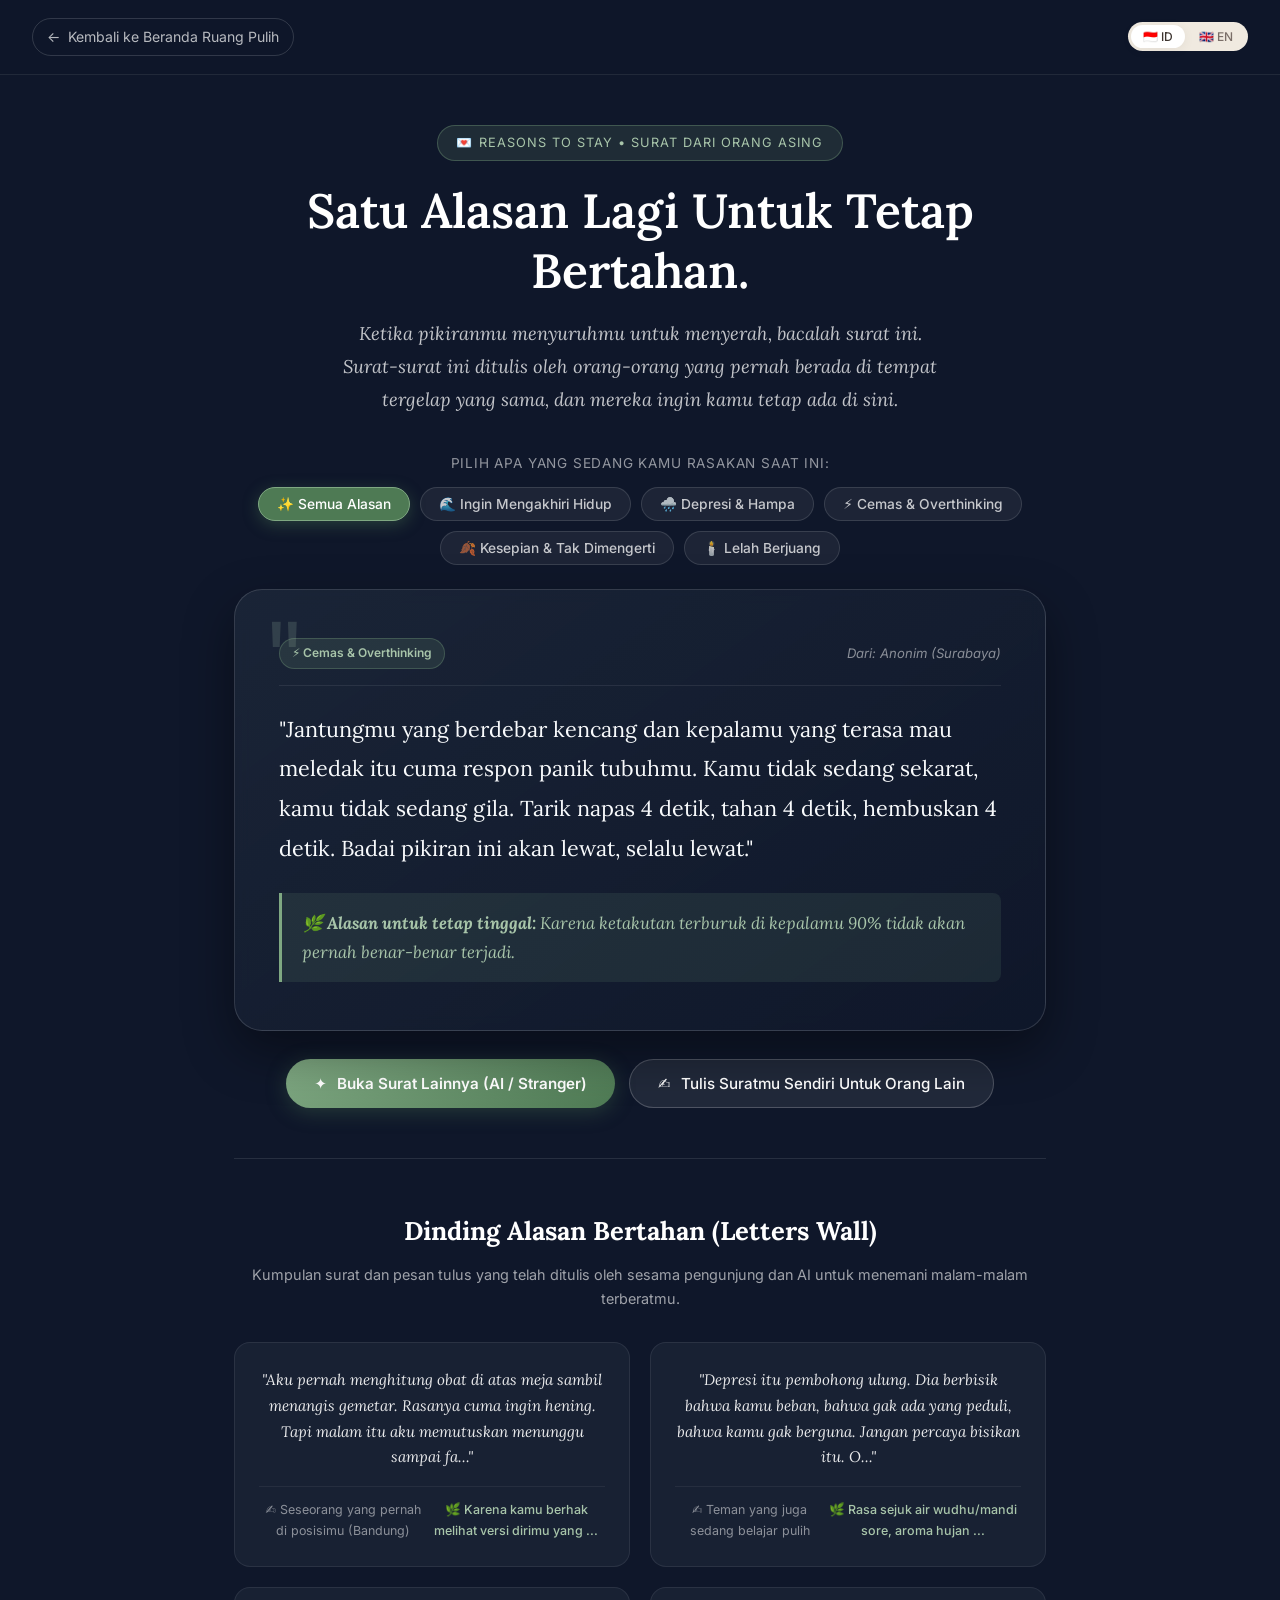
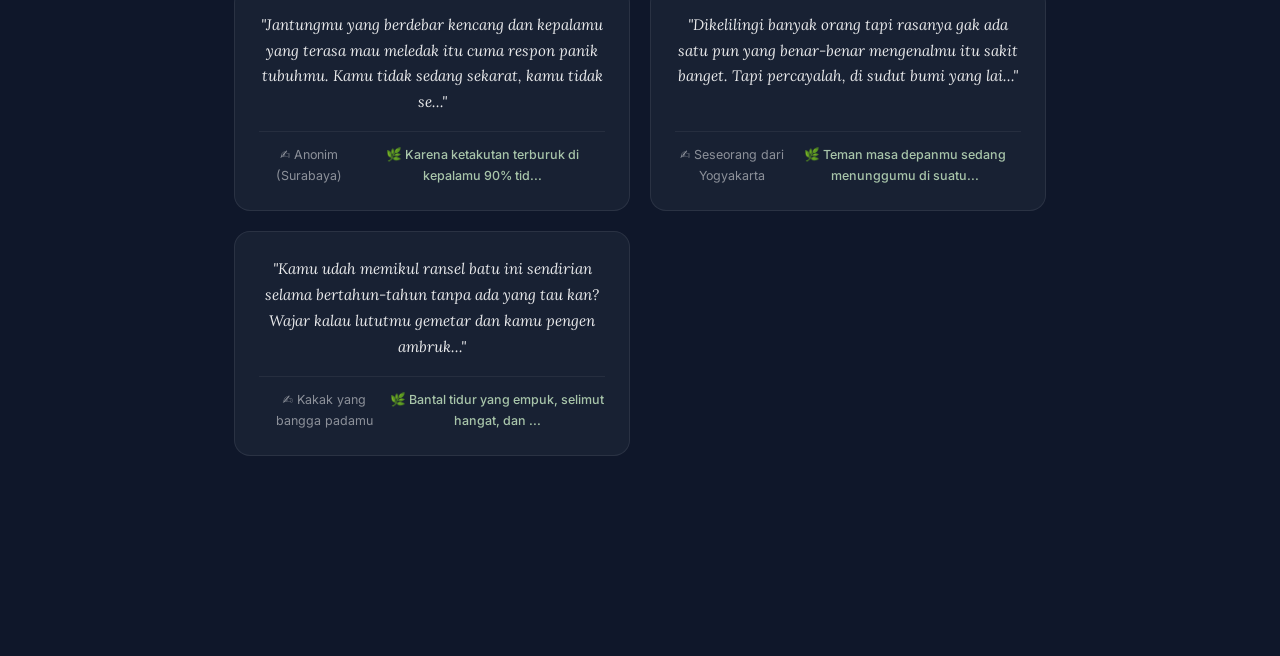
==== commit 5688470f: "transform temani-aku.html into reasonstostay.org concept with AI letter generator, topic filter, wri" ====
--- a/temani-aku.html
+++ b/temani-aku.html
@@ -3,400 +3,834 @@
 <head>
   <meta charset="UTF-8" />
   <meta name="viewport" content="width=device-width, initial-scale=1.0"/>
-  <title id="companion-page-title">Temani Aku — Ruang Pulih</title>
+  <title id="page-title">Alasan Untuk Bertahan (Reasons To Stay) — Ruang Pulih</title>
   <link rel="preconnect" href="https://fonts.googleapis.com">
-  <link href="https://fonts.googleapis.com/css2?family=Lora:ital,wght@0,400;0,600;1,400&family=Inter:wght@300;400;500;600&display=swap" rel="stylesheet">
+  <link href="https://fonts.googleapis.com/css2?family=Lora:ital,wght@0,400;0,600;1,400;1,600&family=Inter:wght@300;400;500;600;700&display=swap" rel="stylesheet">
   <link rel="stylesheet" href="style.css">
   <style>
-    /* Styling Khusus Halaman Temani Aku */
-    body.companion-body {
-      background: #18222A;
+    /* Styling Khusus Reasons To Stay / Temani Aku */
+    body.stay-body {
+      background: #0F172A;
       color: #E2E8F0;
       min-height: 100vh;
       display: flex;
       flex-direction: column;
-    }
-    .companion-nav {
-      padding: 24px 32px;
+      font-family: var(--font-sans);
+    }
+    
+    .stay-nav {
+      padding: 18px 32px;
       display: flex;
       align-items: center;
       justify-content: space-between;
       border-bottom: 1px solid rgba(255, 255, 255, 0.08);
-      background: rgba(24, 34, 42, 0.8);
-      backdrop-filter: blur(10px);
-    }
-    .companion-back-link {
+      background: rgba(15, 23, 42, 0.85);
+      backdrop-filter: blur(12px);
+      position: sticky;
+      top: 0;
+      z-index: 100;
+    }
+    .stay-back-link {
       display: inline-flex;
       align-items: center;
       gap: 8px;
       font-size: 0.88rem;
       color: rgba(255, 255, 255, 0.7);
-      transition: var(--transition);
       padding: 6px 14px;
       border-radius: 100px;
       border: 1px solid rgba(255, 255, 255, 0.15);
-    }
-    .companion-back-link:hover {
+      transition: var(--transition);
+    }
+    .stay-back-link:hover {
       color: #fff;
       border-color: var(--sage-light);
       background: rgba(127, 168, 130, 0.15);
     }
-    .companion-hero {
+    
+    .stay-container {
+      max-width: 860px;
+      margin: 0 auto;
+      padding: 50px 24px 100px;
       flex: 1;
-      display: flex;
-      flex-direction: column;
-      align-items: center;
-      justify-content: center;
+      width: 100%;
+    }
+    
+    .stay-header {
       text-align: center;
-      padding: 60px 24px 100px;
-      max-width: 800px;
-      margin: 0 auto;
-    }
-    .companion-pill {
+      margin-bottom: 36px;
+    }
+    .stay-badge {
       display: inline-block;
-      background: rgba(168, 197, 170, 0.15);
-      border: 1px solid rgba(168, 197, 170, 0.3);
+      background: rgba(127, 168, 130, 0.15);
+      border: 1px solid rgba(127, 168, 130, 0.35);
       color: var(--sage-light);
-      font-size: 0.78rem;
+      font-size: 0.8rem;
       letter-spacing: 0.08em;
       text-transform: uppercase;
       padding: 6px 18px;
       border-radius: 100px;
-      margin-bottom: 24px;
-    }
-    .companion-title {
+      margin-bottom: 20px;
+    }
+    .stay-title {
       font-family: var(--font-serif);
-      font-size: clamp(2rem, 4vw, 2.8rem);
+      font-size: clamp(2rem, 4.5vw, 3rem);
       color: #FFFFFF;
-      line-height: 1.3;
-      margin-bottom: 20px;
+      line-height: 1.25;
+      margin-bottom: 16px;
       font-weight: 600;
     }
-    .companion-subtitle {
+    .stay-subtitle {
       font-family: var(--font-serif);
       font-style: italic;
-      font-size: clamp(1rem, 2vw, 1.2rem);
+      font-size: clamp(1rem, 2vw, 1.15rem);
       color: rgba(255, 255, 255, 0.75);
       line-height: 1.8;
-      margin-bottom: 48px;
-      max-width: 640px;
-    }
-    
-    /* Interactive Breathing Sphere */
-    .breathe-container {
-      margin: 20px auto 40px;
+      max-width: 620px;
+      margin: 0 auto;
+    }
+
+    /* Category Filter Pills */
+    .filter-wrapper {
+      margin: 32px 0 24px;
+      text-align: center;
+    }
+    .filter-label {
+      font-size: 0.85rem;
+      color: rgba(255, 255, 255, 0.55);
+      margin-bottom: 12px;
+      text-transform: uppercase;
+      letter-spacing: 0.06em;
+      display: block;
+    }
+    .filter-pills {
+      display: flex;
+      flex-wrap: wrap;
+      justify-content: center;
+      gap: 10px;
+    }
+    .filter-btn {
+      padding: 8px 18px;
+      border-radius: 100px;
+      background: rgba(255, 255, 255, 0.06);
+      border: 1px solid rgba(255, 255, 255, 0.12);
+      color: rgba(255, 255, 255, 0.75);
+      font-size: 0.86rem;
+      font-weight: 500;
+      transition: var(--transition);
+      cursor: pointer;
+    }
+    .filter-btn:hover {
+      background: rgba(255, 255, 255, 0.12);
+      color: #fff;
+    }
+    .filter-btn.active {
+      background: var(--sage-dark);
+      border-color: var(--sage);
+      color: #FFFFFF;
+      box-shadow: 0 4px 16px rgba(78, 122, 84, 0.4);
+    }
+
+    /* THE LETTER DISPLAY CARD */
+    .letter-display-box {
+      background: linear-gradient(145deg, rgba(30, 41, 59, 0.75) 0%, rgba(15, 23, 42, 0.95) 100%);
+      border: 1px solid rgba(255, 255, 255, 0.14);
+      border-radius: var(--radius-lg);
+      padding: 48px 44px;
+      box-shadow: 0 20px 50px rgba(0, 0, 0, 0.4);
+      position: relative;
+      margin-bottom: 28px;
+      transition: all 0.4s ease;
+      backdrop-filter: blur(8px);
+    }
+    .letter-display-box::before {
+      content: '"';
+      font-family: var(--font-serif);
+      font-size: 7rem;
+      color: var(--sage-light);
+      opacity: 0.18;
+      position: absolute;
+      top: 15px;
+      left: 30px;
+      line-height: 1;
+      pointer-events: none;
+    }
+    .letter-meta {
+      display: flex;
+      align-items: center;
+      justify-content: space-between;
+      margin-bottom: 24px;
+      flex-wrap: wrap;
+      gap: 12px;
+      border-bottom: 1px solid rgba(255, 255, 255, 0.08);
+      padding-bottom: 16px;
+    }
+    .letter-tag {
+      display: inline-flex;
+      align-items: center;
+      gap: 6px;
+      background: rgba(127, 168, 130, 0.15);
+      border: 1px solid rgba(127, 168, 130, 0.3);
+      color: var(--sage-light);
+      padding: 4px 12px;
+      border-radius: 100px;
+      font-size: 0.75rem;
+      font-weight: 600;
+    }
+    .letter-author {
+      font-size: 0.82rem;
+      color: rgba(255, 255, 255, 0.5);
+      font-style: italic;
+    }
+    .letter-text {
+      font-family: var(--font-serif);
+      font-size: clamp(1.1rem, 2.4vw, 1.35rem);
+      color: #F8FAFC;
+      line-height: 1.85;
+      margin-bottom: 24px;
+      min-height: 110px;
+      white-space: pre-line;
+    }
+    .letter-reason-highlight {
+      background: rgba(127, 168, 130, 0.12);
+      border-left: 3px solid var(--sage);
+      padding: 16px 20px;
+      border-radius: 0 var(--radius-sm) var(--radius-sm) 0;
+      font-family: var(--font-serif);
+      font-style: italic;
+      color: var(--sage-light);
+      font-size: 1.05rem;
+      margin-top: 16px;
+    }
+
+    /* ACTION BUTTONS (Next Letter & Write) */
+    .letter-actions {
+      display: flex;
+      gap: 14px;
+      justify-content: center;
+      flex-wrap: wrap;
+      margin-bottom: 50px;
+    }
+    .btn-next-letter {
+      background: linear-gradient(135deg, var(--sage) 0%, var(--sage-dark) 100%);
+      color: #fff;
+      padding: 14px 28px;
+      border-radius: 100px;
+      font-size: 0.95rem;
+      font-weight: 600;
+      display: inline-flex;
+      align-items: center;
+      gap: 10px;
+      box-shadow: 0 4px 20px rgba(78, 122, 84, 0.35);
+      transition: var(--transition);
+      cursor: pointer;
+    }
+    .btn-next-letter:hover {
+      transform: translateY(-2px);
+      box-shadow: 0 6px 28px rgba(78, 122, 84, 0.5);
+    }
+    .btn-write-letter {
+      background: rgba(255, 255, 255, 0.08);
+      border: 1px solid rgba(255, 255, 255, 0.2);
+      color: #FFFFFF;
+      padding: 14px 28px;
+      border-radius: 100px;
+      font-size: 0.95rem;
+      font-weight: 500;
+      display: inline-flex;
+      align-items: center;
+      gap: 10px;
+      transition: var(--transition);
+      cursor: pointer;
+    }
+    .btn-write-letter:hover {
+      background: rgba(255, 255, 255, 0.15);
+      border-color: rgba(255, 255, 255, 0.4);
+      transform: translateY(-2px);
+    }
+
+    /* WRITE LETTER FORM (COLLAPSIBLE MODAL / DRAWER) */
+    .write-box {
+      background: #1E293B;
+      border: 1px solid rgba(255, 255, 255, 0.15);
+      border-radius: var(--radius-lg);
+      padding: 36px 32px;
+      margin-top: 30px;
+      display: none;
+      animation: fadeIn 0.3s ease;
+    }
+    .write-box.open {
+      display: block;
+    }
+    @keyframes fadeIn {
+      from { opacity: 0; transform: translateY(10px); }
+      to { opacity: 1; transform: translateY(0); }
+    }
+    .write-title {
+      font-family: var(--font-serif);
+      font-size: 1.4rem;
+      color: #fff;
+      margin-bottom: 8px;
+    }
+    .write-desc {
+      font-size: 0.88rem;
+      color: rgba(255, 255, 255, 0.65);
+      margin-bottom: 24px;
+      line-height: 1.6;
+    }
+    .form-group {
+      margin-bottom: 18px;
+    }
+    .form-group label {
+      display: block;
+      font-size: 0.82rem;
+      font-weight: 600;
+      color: rgba(255, 255, 255, 0.8);
+      margin-bottom: 8px;
+      text-transform: uppercase;
+      letter-spacing: 0.05em;
+    }
+    .form-control {
+      width: 100%;
+      background: #0F172A;
+      border: 1px solid rgba(255, 255, 255, 0.15);
+      border-radius: var(--radius-sm);
+      padding: 12px 16px;
+      color: #fff;
+      font-family: inherit;
+      font-size: 0.92rem;
+      outline: none;
+      transition: var(--transition);
+      box-sizing: border-box;
+    }
+    .form-control:focus {
+      border-color: var(--sage);
+      box-shadow: 0 0 0 3px rgba(127, 168, 130, 0.2);
+    }
+    textarea.form-control {
+      min-height: 120px;
+      resize: vertical;
+      line-height: 1.6;
+    }
+    .write-submit-btn {
+      background: linear-gradient(135deg, var(--sage) 0%, var(--sage-dark) 100%);
+      color: #fff;
+      padding: 12px 28px;
+      border-radius: 100px;
+      font-weight: 600;
+      font-size: 0.9rem;
+      border: none;
+      cursor: pointer;
+      transition: var(--transition);
+    }
+    .write-submit-btn:hover {
+      transform: translateY(-2px);
+      box-shadow: 0 4px 16px rgba(78, 122, 84, 0.4);
+    }
+    .write-cancel-btn {
+      background: none;
+      border: none;
+      color: rgba(255, 255, 255, 0.6);
+      font-size: 0.88rem;
+      padding: 12px 20px;
+      cursor: pointer;
+    }
+    .write-cancel-btn:hover {
+      color: #fff;
+    }
+
+    /* ALL LETTERS WALL FEED */
+    .letters-wall-header {
+      border-top: 1px solid rgba(255, 255, 255, 0.1);
+      padding-top: 50px;
+      margin-top: 40px;
+      text-align: center;
+    }
+    .letters-wall-title {
+      font-family: var(--font-serif);
+      font-size: 1.6rem;
+      color: #fff;
+      margin-bottom: 10px;
+    }
+    .letters-wall-desc {
+      font-size: 0.9rem;
+      color: rgba(255, 255, 255, 0.6);
+      margin-bottom: 30px;
+    }
+    .letters-grid {
+      display: grid;
+      grid-template-columns: repeat(auto-fit, minmax(280px, 1fr));
+      gap: 20px;
+    }
+    .mini-letter-card {
+      background: rgba(30, 41, 59, 0.6);
+      border: 1px solid rgba(255, 255, 255, 0.08);
+      border-radius: var(--radius-md);
+      padding: 24px;
       display: flex;
       flex-direction: column;
-      align-items: center;
-      justify-content: center;
-    }
-    .breathe-circle {
-      width: 180px;
-      height: 180px;
-      border-radius: 50%;
-      background: radial-gradient(circle, rgba(127, 168, 130, 0.45) 0%, rgba(78, 122, 84, 0.1) 70%);
-      border: 2px solid rgba(168, 197, 170, 0.5);
-      box-shadow: 0 0 50px rgba(127, 168, 130, 0.3);
+      justify-content: space-between;
+      transition: var(--transition);
+    }
+    .mini-letter-card:hover {
+      background: rgba(30, 41, 59, 0.9);
+      border-color: rgba(168, 197, 170, 0.3);
+      transform: translateY(-3px);
+    }
+    .mini-letter-text {
+      font-family: var(--font-serif);
+      font-size: 0.95rem;
+      color: rgba(255, 255, 255, 0.9);
+      line-height: 1.7;
+      margin-bottom: 16px;
+      font-style: italic;
+    }
+    .mini-letter-foot {
       display: flex;
       align-items: center;
-      justify-content: center;
-      animation: breatheAnim 8s ease-in-out infinite;
-      transition: all 0.3s ease;
-    }
-    .breathe-text {
-      font-family: var(--font-serif);
-      font-size: 1rem;
-      color: #FFFFFF;
-      letter-spacing: 0.05em;
-    }
-    @keyframes breatheAnim {
-      0%, 100% {
-        transform: scale(0.85);
-        box-shadow: 0 0 20px rgba(127, 168, 130, 0.2);
-        opacity: 0.8;
+      justify-content: space-between;
+      font-size: 0.78rem;
+      color: rgba(255, 255, 255, 0.5);
+      border-top: 1px solid rgba(255, 255, 255, 0.06);
+      padding-top: 12px;
+    }
+
+    @media (max-width: 640px) {
+      .letter-display-box {
+        padding: 32px 24px;
       }
-      50% {
-        transform: scale(1.3);
-        box-shadow: 0 0 70px rgba(127, 168, 130, 0.6);
-        opacity: 1;
+      .letter-display-box::before {
+        font-size: 5rem;
+        top: 8px;
+        left: 14px;
       }
-    }
-
-    /* Ambient Sounds / Calm Cards */
-    .ambient-grid {
-      display: grid;
-      grid-template-columns: repeat(auto-fit, minmax(220px, 1fr));
-      gap: 16px;
-      width: 100%;
-      margin-top: 40px;
-      text-align: left;
-    }
-    .ambient-card {
-      background: rgba(255, 255, 255, 0.04);
-      border: 1px solid rgba(255, 255, 255, 0.1);
-      border-radius: var(--radius-md);
-      padding: 24px 20px;
-      cursor: pointer;
-      transition: var(--transition);
-      position: relative;
-    }
-    .ambient-card:hover {
-      background: rgba(255, 255, 255, 0.08);
-      border-color: rgba(168, 197, 170, 0.4);
-      transform: translateY(-3px);
-    }
-    .ambient-card.active {
-      border-color: var(--sage);
-      background: rgba(127, 168, 130, 0.15);
-      box-shadow: 0 4px 20px rgba(127, 168, 130, 0.2);
-    }
-    .ambient-icon {
-      font-size: 1.8rem;
-      margin-bottom: 12px;
-    }
-    .ambient-card h4 {
-      font-size: 1rem;
-      color: #FFFFFF;
-      margin-bottom: 6px;
-      font-family: var(--font-serif);
-    }
-    .ambient-card p {
-      font-size: 0.82rem;
-      color: rgba(255, 255, 255, 0.6);
-      line-height: 1.5;
-    }
-    .audio-status {
-      font-size: 0.75rem;
-      font-weight: 600;
-      color: var(--sage-light);
-      margin-top: 10px;
-      display: block;
-    }
-
-    /* Monolog Note */
-    .quiet-note {
-      margin-top: 60px;
-      padding: 32px;
-      background: rgba(255, 255, 255, 0.03);
-      border-radius: var(--radius-lg);
-      border-left: 3px solid var(--sage-light);
-      text-align: left;
-      font-family: var(--font-serif);
-      font-style: italic;
-      font-size: 0.98rem;
-      line-height: 1.9;
-      color: rgba(255, 255, 255, 0.8);
+      .write-box {
+        padding: 24px 18px;
+      }
     }
   </style>
 </head>
-<body class="companion-body">
-
-  <!-- NAVBAR MINI -->
-  <nav class="companion-nav">
-    <a href="/" class="companion-back-link" id="back-home-btn">
-      ← <span data-id="comp-back">Kembali ke Halaman Utama</span>
+<body class="stay-body">
+
+  <!-- NAVBAR -->
+  <nav class="stay-nav">
+    <a href="/" class="stay-back-link">
+      ← <span data-id="stay-back">Kembali ke Beranda Ruang Pulih</span>
     </a>
     <div class="navbar__actions">
       <div class="lang-toggle" id="lang-toggle">
-        <button class="lang-btn active" id="btn-id" onclick="setCompanionLang('id')">🇮🇩 ID</button>
-        <button class="lang-btn" id="btn-en" onclick="setCompanionLang('en')">🇬🇧 EN</button>
+        <button class="lang-btn active" id="btn-id" onclick="setLang('id')">🇮🇩 ID</button>
+        <button class="lang-btn" id="btn-en" onclick="setLang('en')">🇬🇧 EN</button>
       </div>
     </div>
   </nav>
 
-  <!-- CONTENT -->
-  <main class="companion-hero">
-    <div class="companion-pill" data-id="comp-pill">🌿 Ruang Bernapas &amp; Keheningan</div>
-    <h1 class="companion-title" data-id="comp-title">Duduklah sebentar.<br>Dunia bisa menunggu.</h1>
-    <p class="companion-subtitle" data-id="comp-sub">
-      Kamu tidak perlu memikirkan masa depan detik ini. Kamu tidak perlu menyelesaikan apapun sekarang.
-      Cukup berada di sini, dan izinkan tubuhmu bernapas.
-    </p>
-
-    <!-- Breathing Sphere -->
-    <div class="breathe-container">
-      <div class="breathe-circle" id="breathe-circle">
-        <span class="breathe-text" id="breathe-text">Tarik Napas...</span>
+  <!-- MAIN CONTAINER -->
+  <div class="stay-container">
+    <header class="stay-header">
+      <div class="stay-badge" data-id="stay-badge">💌 Reasons To Stay • Surat Dari Orang Asing</div>
+      <h1 class="stay-title" data-id="stay-title">Satu Alasan Lagi Untuk Tetap Bertahan.</h1>
+      <p class="stay-subtitle" data-id="stay-subtitle">
+        Ketika pikiranmu menyuruhmu untuk menyerah, bacalah surat ini. Surat-surat ini ditulis oleh orang-orang yang pernah berada di tempat tergelap yang sama, dan mereka ingin kamu tetap ada di sini.
+      </p>
+    </header>
+
+    <!-- ISSUE FILTER PILLS -->
+    <div class="filter-wrapper">
+      <span class="filter-label" data-id="filter-label">Pilih apa yang sedang kamu rasakan saat ini:</span>
+      <div class="filter-pills">
+        <button class="filter-btn active" onclick="filterByTopic('all')" data-topic="all" data-id="f-all">✨ Semua Alasan</button>
+        <button class="filter-btn" onclick="filterByTopic('suicidal')" data-topic="suicidal" data-id="f-suicidal">🌊 Ingin Mengakhiri Hidup</button>
+        <button class="filter-btn" onclick="filterByTopic('depression')" data-topic="depression" data-id="f-depression">🌧️ Depresi &amp; Hampa</button>
+        <button class="filter-btn" onclick="filterByTopic('anxiety')" data-topic="anxiety" data-id="f-anxiety">⚡ Cemas &amp; Overthinking</button>
+        <button class="filter-btn" onclick="filterByTopic('loneliness')" data-topic="loneliness" data-id="f-loneliness">🍂 Kesepian &amp; Tak Dimengerti</button>
+        <button class="filter-btn" onclick="filterByTopic('exhaustion')" data-topic="exhaustion" data-id="f-exhaustion">🕯️ Lelah Berjuang</button>
       </div>
     </div>
 
-    <!-- Monolog Santai & Menenangkan -->
-    <div class="quiet-note">
-      <p data-id="comp-note-1">
-        "Kalau hari ini rasanya terlalu bising, kalau kepalamu dipenuhi rasa capek yang gak ada namanya, kamu boleh memejamkan mata di sini. Kamu gak harus selalu kuat, dan kamu gak harus selalu berguna bagi orang lain. Bertahan hidup saja hari ini sudah sangat cukup."
-      </p>
-    </div>
-
-    <!-- Soundscape Generator (Web Audio API Synthesizer - No external file needed) -->
-    <div class="ambient-grid">
-      <div class="ambient-card" onclick="toggleCalmSound('rain')" id="card-rain">
-        <div class="ambient-icon">🌧️</div>
-        <h4 data-id="comp-s1-title">Rintik Hujan Tenang</h4>
-        <p data-id="comp-s1-desc">Frekuensi lembut untuk menenggelamkan bising di kepalamu.</p>
-        <span class="audio-status" id="status-rain">Klik untuk dengarkan</span>
+    <!-- MAIN LETTER DISPLAY CARD -->
+    <div class="letter-display-box" id="letter-box">
+      <div class="letter-meta">
+        <span class="letter-tag" id="letter-topic-tag">🌊 Ingin Mengakhiri Hidup</span>
+        <span class="letter-author" id="letter-author">Dari: Seseorang yang masih bertahan di Jakarta</span>
       </div>
-
-      <div class="ambient-card" onclick="toggleCalmSound('waves')" id="card-waves">
-        <div class="ambient-icon">🌊</div>
-        <h4 data-id="comp-s2-title">Deburan Ombak Jauh</h4>
-        <p data-id="comp-s2-desc">Irama konstan yang menenangkan sistem sarafmu.</p>
-        <span class="audio-status" id="status-waves">Klik untuk dengarkan</span>
+      <div class="letter-text" id="letter-text">
+        "Hei... aku gak tau seberapa berat hari ini buat kamu, tapi tolong baca ini sebentar. Dua tahun lalu aku pernah ada di titik yang sama persis: kunci pintu kamar, matiin lampu, dan ngerasa dunia bakal jauh lebih damai tanpa aku. Tapi tau gak? Hal kecil menyelamatkanku malam itu: aroma kopi hangat keesokan paginya, dan lagu favoritku yang gak sengaja keputar di radio.
+
+Kamu gak harus menyelesaikan seluruh hidupmu malam ini. Kamu cuma perlu bertahan melewati 5 menit berikutnya. Satu tarikan napas lagi."
       </div>
-
-      <div class="ambient-card" onclick="toggleCalmSound('night')" id="card-night">
-        <div class="ambient-icon">🌙</div>
-        <h4 data-id="comp-s3-title">Deru Malam Teduh</h4>
-        <p data-id="comp-s3-desc">White noise hangat untuk menemani tidur dan istirahat.</p>
-        <span class="audio-status" id="status-night">Klik untuk dengarkan</span>
+      <div class="letter-reason-highlight" id="letter-reason">
+        🌿 <strong>Alasan untuk tetap tinggal:</strong> Karena musim dingin di hatimu pasti berganti, dan kamu belum melihat siapa saja orang-orang baik yang akan kamu temui di masa depan.
       </div>
     </div>
 
-  </main>
+    <!-- ACTION BUTTONS -->
+    <div class="letter-actions">
+      <button class="btn-next-letter" onclick="generateNextLetter()">
+        <span>✦</span> <span data-id="btn-next-label">Buka Surat Lainnya (AI / Stranger)</span>
+      </button>
+      <button class="btn-write-letter" onclick="toggleWriteForm()">
+        <span>✍️</span> <span data-id="btn-write-label">Tulis Suratmu Sendiri Untuk Orang Lain</span>
+      </button>
+    </div>
+
+    <!-- WRITE LETTER FORM -->
+    <div class="write-box" id="write-box">
+      <h3 class="write-title" data-id="write-title">Tinggalkan Pesan Harapan untuk Seseorang</h3>
+      <p class="write-desc" data-id="write-desc">
+        Kata-katamu yang tulus mungkin adalah satu-satunya hal yang mencegah orang asing di belahan dunia lain untuk mengakhiri hidupnya malam ini. Tulis dengan lembut.
+      </p>
+      
+      <form id="letter-form" onsubmit="submitUserLetter(event)">
+        <div class="form-group">
+          <label data-id="form-label-topic">Surat ini ditujukan untuk mereka yang merasa:</label>
+          <select class="form-control" id="form-topic" required>
+            <option value="suicidal">🌊 Ingin Mengakhiri Hidup / Suicidal Thoughts</option>
+            <option value="depression">🌧️ Depresi &amp; Hampa</option>
+            <option value="anxiety">⚡ Cemas &amp; Panic Attack</option>
+            <option value="loneliness">🍂 Kesepian &amp; Ditinggalkan</option>
+            <option value="exhaustion">🕯️ Lelah Berjuang</option>
+          </select>
+        </div>
+
+        <div class="form-group">
+          <label data-id="form-label-content">Isi Suratmu:</label>
+          <textarea class="form-control" id="form-content" placeholder="Ceritakan apa yang membuatmu bertahan, atau kata-kata hangat yang ingin kamu sampaikan padanya..." required></textarea>
+        </div>
+
+        <div class="form-group">
+          <label data-id="form-label-reason">Satu alasan kecil untuk tetap hidup (Reason to Stay):</label>
+          <input type="text" class="form-control" id="form-reason" placeholder="Contoh: Karena kucingmu bakal nyariin kamu, atau rasa seporsi mie ayam hangat saat hujan." required />
+        </div>
+
+        <div class="form-group">
+          <label data-id="form-label-name">Dari (Boleh Anonim / Inisial):</label>
+          <input type="text" class="form-control" id="form-author" placeholder="Contoh: Seseorang dari Bandung / Anonim" />
+        </div>
+
+        <div style="display: flex; gap: 10px; align-items: center; margin-top: 20px;">
+          <button type="submit" class="write-submit-btn" data-id="form-submit">Kirim Surat Ini 💌</button>
+          <button type="button" class="write-cancel-btn" onclick="toggleWriteForm()" data-id="form-cancel">Batal</button>
+        </div>
+      </form>
+    </div>
+
+    <!-- RECENT LETTERS COMMUNITY WALL -->
+    <section class="letters-wall-header">
+      <h3 class="letters-wall-title" data-id="wall-title">Dinding Alasan Bertahan (Letters Wall)</h3>
+      <p class="letters-wall-desc" data-id="wall-desc">
+        Kumpulan surat dan pesan tulus yang telah ditulis oleh sesama pengunjung dan AI untuk menemani malam-malam terberatmu.
+      </p>
+      <div class="letters-grid" id="letters-grid">
+        <!-- Rendered dynamically via JS -->
+      </div>
+    </section>
+
+  </div>
 
   <script>
-    /* Breathing text sync */
-    const breatheText = document.getElementById('breathe-text');
-    let isInhale = true;
-    setInterval(() => {
-      isInhale = !isInhale;
-      if (currentCompLang === 'id') {
-        breatheText.textContent = isInhale ? 'Tarik Napas...' : 'Hembuskan Pelan...';
+    /* ========================================================
+       DATABASE SURAT (AI CURATED + SEED DATA + LOCALSTORAGE USER)
+       ======================================================== */
+    const DEFAULT_LETTERS = [
+      {
+        id: 1,
+        topic: "suicidal",
+        author: "Seseorang yang pernah di posisimu (Bandung)",
+        text: "Aku pernah menghitung obat di atas meja sambil menangis gemetar. Rasanya cuma ingin hening. Tapi malam itu aku memutuskan menunggu sampai fajar. Dan matahari terbit itu tidak langsung menyembuhkanku, tapi membuktikan bahwa kegelapan punya batas waktu. Kamu belum kalah. Bertahanlah 24 jam lagi saja.",
+        reason: "Karena kamu berhak melihat versi dirimu yang akhirnya bisa tersenyum lepas lagi tanpa rasa bersalah.",
+        lang: "id"
+      },
+      {
+        id: 2,
+        topic: "depression",
+        author: "Teman yang juga sedang belajar pulih",
+        text: "Depresi itu pembohong ulung. Dia berbisik bahwa kamu beban, bahwa gak ada yang peduli, bahwa kamu gak berguna. Jangan percaya bisikan itu. Otakmu sedang lelah secara klinis, sama seperti kaki yang terkilir. Kamu gak harus produktif hari ini. Cukup bernapas dan bertahan.",
+        reason: "Rasa sejuk air wudhu/mandi sore, aroma hujan pertama di tanah kering, dan novel yang belum sempat kamu selesaikan.",
+        lang: "id"
+      },
+      {
+        id: 3,
+        topic: "anxiety",
+        author: "Anonim (Surabaya)",
+        text: "Jantungmu yang berdebar kencang dan kepalamu yang terasa mau meledak itu cuma respon panik tubuhmu. Kamu tidak sedang sekarat, kamu tidak sedang gila. Tarik napas 4 detik, tahan 4 detik, hembuskan 4 detik. Badai pikiran ini akan lewat, selalu lewat.",
+        reason: "Karena ketakutan terburuk di kepalamu 90% tidak akan pernah benar-benar terjadi.",
+        lang: "id"
+      },
+      {
+        id: 4,
+        topic: "loneliness",
+        author: "Seseorang dari Yogyakarta",
+        text: "Dikelilingi banyak orang tapi rasanya gak ada satu pun yang benar-benar mengenalmu itu sakit banget. Tapi percayalah, di sudut bumi yang lain, ada orang-orang dengan jiwa yang sama yang sedang mencari teman seperti kamu. Kamu cuma belum ketemu mereka aja hari ini.",
+        reason: "Teman masa depanmu sedang menunggumu di suatu tempat. Jangan pergi dulu sebelum sempat menyapa mereka.",
+        lang: "id"
+      },
+      {
+        id: 5,
+        topic: "exhaustion",
+        author: "Kakak yang bangga padamu",
+        text: "Kamu udah memikul ransel batu ini sendirian selama bertahun-tahun tanpa ada yang tau kan? Wajar kalau lututmu gemetar dan kamu pengen ambruk. Jangan paksakan diri untuk kuat. Taruh ranselnya sebentar di sini. Istirahatlah, kamu sudah berjuang luar biasa hebat.",
+        reason: "Bantal tidur yang empuk, selimut hangat, dan rasa lega saat akhirnya bisa melepaskan semua ekspektasi orang lain.",
+        lang: "id"
+      },
+      {
+        id: 6,
+        topic: "suicidal",
+        author: "Someone who stayed (Bristol, UK)",
+        text: "I thought ending it all would give me peace. But suicide doesn't take away the pain, it only eliminates any possibility of things ever getting better. Give yourself one more tomorrow. Just one. And then another when you wake up.",
+        reason: "Because your future favorite song hasn't even been released yet.",
+        lang: "en"
+      },
+      {
+        id: 7,
+        topic: "depression",
+        author: "A fellow wanderer",
+        text: "You don't need a grand purpose to justify existing. You don't owe the world constant accomplishments. Existing, breathing, watching leaves rustle in the breeze — that is already enough.",
+        reason: "The way sunlight hits your bedroom floor at 7 AM on a Sunday morning.",
+        lang: "en"
+      }
+    ];
+
+    /* Dynamic AI Generative Reason Templates */
+    const AI_REASON_GENERATOR = {
+      id: [
+        "Aroma roti yang baru matang di toko bakery.",
+        "Momen melihat kucing liar menguap dan tidur pulas di teras.",
+        "Seporsi mie instan hangat dengan telur setengah matang pas tengah malam dingin.",
+        "Sensasi memutar lagu kesukaanmu dengan volume penuh di earphone.",
+        "Tawa renyah orang yang kamu sayangi ketika kamu menceritakan lelucon bodoh.",
+        "Rasa lega yang luar biasa setelah menuntaskan tangisan panjang di bawah selimut.",
+        "Pemandangan langit sore berwarna oranye keemasan yang belum pernah kamu lihat sebelumnya."
+      ],
+      en: [
+        "The smell of old books and fresh coffee on a rainy afternoon.",
+        "Seeing a stray cat slowly trust you enough to let you pet its head.",
+        "Listening to an album for the very first time and getting full-body chills.",
+        "The crisp cool air filling your lungs right after a midnight rainfall.",
+        "The people you haven't laughed with yet, but who will love you dearly."
+      ]
+    };
+
+    /* State */
+    let currentTopic = 'all';
+    let currentLang = 'id';
+    let allLetters = [];
+
+    function initLetters() {
+      const stored = localStorage.getItem('ruang_pulih_letters');
+      if (stored) {
+        try {
+          const userLetters = JSON.parse(stored);
+          allLetters = [...userLetters, ...DEFAULT_LETTERS];
+        } catch(e) {
+          allLetters = [...DEFAULT_LETTERS];
+        }
       } else {
-        breatheText.textContent = isInhale ? 'Inhale Deeply...' : 'Exhale Gently...';
+        allLetters = [...DEFAULT_LETTERS];
       }
-    }, 4000);
-
-    /* Multilanguage */
-    let currentCompLang = 'id';
-    const COMP_LANG = {
+      renderRandomLetter();
+      renderWall();
+    }
+
+    function filterByTopic(topic) {
+      currentTopic = topic;
+      document.querySelectorAll('.filter-btn').forEach(btn => {
+        btn.classList.toggle('active', btn.getAttribute('data-topic') === topic);
+      });
+      renderRandomLetter();
+      renderWall();
+    }
+
+    function getFilteredLetters() {
+      return allLetters.filter(l => {
+        const matchTopic = (currentTopic === 'all' || l.topic === currentTopic);
+        const matchLang = (l.lang === currentLang || !l.lang);
+        return matchTopic && matchLang;
+      });
+    }
+
+    function renderRandomLetter() {
+      let pool = getFilteredLetters();
+      if (pool.length === 0) {
+        // Fallback to all topic in current lang
+        pool = allLetters.filter(l => l.lang === currentLang || !l.lang);
+      }
+      if (pool.length === 0) pool = allLetters;
+
+      const randomLetter = pool[Math.floor(Math.random() * pool.length)];
+
+      const topicTagMap = {
+        suicidal: currentLang === 'id' ? '🌊 Ingin Mengakhiri Hidup' : '🌊 Suicidal Thoughts',
+        depression: currentLang === 'id' ? '🌧️ Depresi & Hampa' : '🌧️ Depression & Emptiness',
+        anxiety: currentLang === 'id' ? '⚡ Cemas & Overthinking' : '⚡ Anxiety & Panic',
+        loneliness: currentLang === 'id' ? '🍂 Kesepian' : '🍂 Loneliness',
+        exhaustion: currentLang === 'id' ? '🕯️ Lelah Berjuang' : '🕯️ Exhaustion'
+      };
+
+      const box = document.getElementById('letter-box');
+      box.style.opacity = '0';
+      box.style.transform = 'translateY(10px)';
+
+      setTimeout(() => {
+        document.getElementById('letter-topic-tag').textContent = topicTagMap[randomLetter.topic] || '💌 Alasan Bertahan';
+        document.getElementById('letter-author').textContent = (currentLang === 'id' ? 'Dari: ' : 'From: ') + (randomLetter.author || 'Anonim');
+        document.getElementById('letter-text').textContent = `"${randomLetter.text}"`;
+        
+        const reasonText = randomLetter.reason || AI_REASON_GENERATOR[currentLang][Math.floor(Math.random() * AI_REASON_GENERATOR[currentLang].length)];
+        const label = currentLang === 'id' ? '🌿 Alasan untuk tetap tinggal:' : '🌿 A Reason to Stay:';
+        document.getElementById('letter-reason').innerHTML = `<strong>${label}</strong> ${reasonText}`;
+
+        box.style.opacity = '1';
+        box.style.transform = 'translateY(0)';
+      }, 200);
+    }
+
+    function generateNextLetter() {
+      renderRandomLetter();
+    }
+
+    function toggleWriteForm() {
+      const box = document.getElementById('write-box');
+      box.classList.toggle('open');
+      if (box.classList.contains('open')) {
+        box.scrollIntoView({ behavior: 'smooth', block: 'center' });
+      }
+    }
+
+    function submitUserLetter(e) {
+      e.preventDefault();
+      const topic = document.getElementById('form-topic').value;
+      const content = document.getElementById('form-content').value.trim();
+      const reason = document.getElementById('form-reason').value.trim();
+      const author = document.getElementById('form-author').value.trim() || (currentLang === 'id' ? 'Seseorang yang peduli padamu (Anonim)' : 'Someone who cares (Anonymous)');
+
+      if (!content || !reason) return;
+
+      const newLetter = {
+        id: Date.now(),
+        topic: topic,
+        author: author,
+        text: content,
+        reason: reason,
+        lang: currentLang,
+        date: new Date().toLocaleDateString()
+      };
+
+      // Simpan di LocalStorage
+      const stored = localStorage.getItem('ruang_pulih_letters');
+      let userList = stored ? JSON.parse(stored) : [];
+      userList.unshift(newLetter);
+      localStorage.setItem('ruang_pulih_letters', JSON.stringify(userList));
+
+      // Update state
+      allLetters.unshift(newLetter);
+
+      // Reset form & tutup
+      document.getElementById('letter-form').reset();
+      toggleWriteForm();
+
+      // Langsung tampilkan surat yang baru dibuat
+      currentTopic = topic;
+      document.querySelectorAll('.filter-btn').forEach(btn => {
+        btn.classList.toggle('active', btn.getAttribute('data-topic') === topic);
+      });
+      renderRandomLetter();
+      renderWall();
+
+      alert(currentLang === 'id' ? '💌 Terima kasih banyak. Suratmu sudah tersimpan dan akan menemani siapa pun yang membutuhkan harapan malam ini.' : '💌 Thank you sincerely. Your letter has been saved and will comfort someone in their darkest hour.');
+    }
+
+    function renderWall() {
+      const grid = document.getElementById('letters-grid');
+      grid.innerHTML = '';
+      const pool = getFilteredLetters().slice(0, 9); // show up to 9
+
+      pool.forEach(item => {
+        const card = document.createElement('div');
+        card.className = 'mini-letter-card';
+        card.innerHTML = `
+          <p class="mini-letter-text">"${item.text.length > 140 ? item.text.substring(0, 140) + '...' : item.text}"</p>
+          <div class="mini-letter-foot">
+            <span>✍️ ${item.author || 'Anonim'}</span>
+            <span style="color: var(--sage-light); font-weight: 500;">🌿 ${item.reason.substring(0, 45)}...</span>
+          </div>
+        `;
+        grid.appendChild(card);
+      });
+    }
+
+    /* Multilanguage System */
+    const STAY_LANG = {
       id: {
-        "companion-page-title": "Temani Aku — Ruang Pulih",
-        "comp-back": "Kembali ke Halaman Utama",
-        "comp-pill": "🌿 Ruang Bernapas & Keheningan",
-        "comp-title": "Duduklah sebentar.<br>Dunia bisa menunggu.",
-        "comp-sub": "Kamu tidak perlu memikirkan masa depan detik ini. Kamu tidak perlu menyelesaikan apapun sekarang. Cukup berada di sini, dan izinkan tubuhmu bernapas.",
-        "comp-note-1": "\"Kalau hari ini rasanya terlalu bising, kalau kepalamu dipenuhi rasa capek yang gak ada namanya, kamu boleh memejamkan mata di sini. Kamu gak harus selalu kuat, dan kamu gak harus selalu berguna bagi orang lain. Bertahan hidup saja hari ini sudah sangat cukup.\"",
-        "comp-s1-title": "Rintik Hujan Tenang",
-        "comp-s1-desc": "Frekuensi lembut untuk menenggelamkan bising di kepalamu.",
-        "comp-s2-title": "Deburan Ombak Jauh",
-        "comp-s2-desc": "Irama konstan yang menenangkan sistem sarafmu.",
-        "comp-s3-title": "Deru Malam Teduh",
-        "comp-s3-desc": "White noise hangat untuk menemani tidur dan istirahat."
+        "page-title": "Alasan Untuk Bertahan (Reasons To Stay) — Ruang Pulih",
+        "stay-back": "Kembali ke Beranda Ruang Pulih",
+        "stay-badge": "💌 Reasons To Stay • Surat Dari Orang Asing",
+        "stay-title": "Satu Alasan Lagi Untuk Tetap Bertahan.",
+        "stay-subtitle": "Ketika pikiranmu menyuruhmu untuk menyerah, bacalah surat ini. Surat-surat ini ditulis oleh orang-orang yang pernah berada di tempat tergelap yang sama, dan mereka ingin kamu tetap ada di sini.",
+        "filter-label": "Pilih apa yang sedang kamu rasakan saat ini:",
+        "f-all": "✨ Semua Alasan",
+        "f-suicidal": "🌊 Ingin Mengakhiri Hidup",
+        "f-depression": "🌧️ Depresi & Hampa",
+        "f-anxiety": "⚡ Cemas & Overthinking",
+        "f-loneliness": "🍂 Kesepian & Tak Dimengerti",
+        "f-exhaustion": "🕯️ Lelah Berjuang",
+        "btn-next-label": "Buka Surat Lainnya (AI / Stranger)",
+        "btn-write-label": "Tulis Suratmu Sendiri Untuk Orang Lain",
+        "write-title": "Tinggalkan Pesan Harapan untuk Seseorang",
+        "write-desc": "Kata-katamu yang tulus mungkin adalah satu-satunya hal yang mencegah orang asing di belahan dunia lain untuk mengakhiri hidupnya malam ini. Tulis dengan lembut.",
+        "form-label-topic": "Surat ini ditujukan untuk mereka yang merasa:",
+        "form-label-content": "Isi Suratmu:",
+        "form-label-reason": "Satu alasan kecil untuk tetap hidup (Reason to Stay):",
+        "form-label-name": "Dari (Boleh Anonim / Inisial):",
+        "form-submit": "Kirim Surat Ini 💌",
+        "form-cancel": "Batal",
+        "wall-title": "Dinding Alasan Bertahan (Letters Wall)",
+        "wall-desc": "Kumpulan surat dan pesan tulus yang telah ditulis oleh sesama pengunjung dan AI untuk menemani malam-malam terberatmu."
       },
       en: {
-        "companion-page-title": "Be With Me — Ruang Pulih",
-        "comp-back": "Back to Main Page",
-        "comp-pill": "🌿 Breathing Space & Solitude",
-        "comp-title": "Sit here for a while.<br>The world can wait.",
-        "comp-sub": "You don't have to figure out the future this very second. You don't have to solve anything right now. Just be here, and let your body breathe.",
-        "comp-note-1": "\"If today feels entirely too noisy, if your mind is loaded with a tiredness that has no name, you are allowed to close your eyes here. You don't always have to be strong, nor useful to anyone. Just staying alive today is already plenty.\"",
-        "comp-s1-title": "Gentle Raindrops",
-        "comp-s1-desc": "Soft frequencies to wash away the noise inside your chest.",
-        "comp-s2-title": "Distant Ocean Waves",
-        "comp-s2-desc": "A steady rhythm to ground and soothe your nervous system.",
-        "comp-s3-title": "Peaceful Night Ambient",
-        "comp-s3-desc": "Warm white noise to accompany your rest and stillness."
+        "page-title": "Reasons To Stay — Ruang Pulih",
+        "stay-back": "Back to Ruang Pulih Home",
+        "stay-badge": "💌 Reasons To Stay • Letters From Strangers",
+        "stay-title": "One More Reason to Keep Living.",
+        "stay-subtitle": "When your mind convinces you to let go, read these words. These letters were written by strangers who stood in the exact same shadows, and they desperately want you to stay.",
+        "filter-label": "Select what you are battling right now:",
+        "f-all": "✨ All Reasons",
+        "f-suicidal": "🌊 Suicidal Thoughts",
+        "f-depression": "🌧️ Depression & Emptiness",
+        "f-anxiety": "⚡ Anxiety & Overthinking",
+        "f-loneliness": "🍂 Loneliness & Misunderstood",
+        "f-exhaustion": "🕯️ Exhausted Fighting",
+        "btn-next-label": "Open Another Letter (AI / Stranger)",
+        "btn-write-label": "Write Your Own Letter to a Stranger",
+        "write-title": "Leave a Letter of Hope for Someone",
+        "write-desc": "Your genuine words might be the only tether keeping someone from letting go tonight. Please write with gentleness and grace.",
+        "form-label-topic": "This letter is addressed to those feeling:",
+        "form-label-content": "Your Letter:",
+        "form-label-reason": "One small reason to stay alive (Reason to Stay):",
+        "form-label-name": "From (Anonymous or Alias):",
+        "form-submit": "Send This Letter 💌",
+        "form-cancel": "Cancel",
+        "wall-title": "Letters of Hope Wall",
+        "wall-desc": "A collective sanctuary of letters penned by visitors and AI to accompany your heaviest nights."
       }
     };
 
-    function setCompanionLang(lang) {
-      currentCompLang = lang;
+    function setLang(lang) {
+      currentLang = lang;
       document.getElementById('btn-id').classList.toggle('active', lang === 'id');
       document.getElementById('btn-en').classList.toggle('active', lang === 'en');
-      const data = COMP_LANG[lang];
-      document.title = data["companion-page-title"];
+      const data = STAY_LANG[lang];
+      document.title = data["page-title"];
       document.querySelectorAll('[data-id]').forEach(el => {
         const key = el.getAttribute('data-id');
         if (data[key]) el.innerHTML = data[key];
       });
-      // reset statuses
-      ['rain', 'waves', 'night'].forEach(type => {
-        const statusEl = document.getElementById(`status-${type}`);
-        if (currentPlaying === type) {
-          statusEl.textContent = lang === 'id' ? 'Sedang berputar ⏸️' : 'Now Playing ⏸️';
-        } else {
-          statusEl.textContent = lang === 'id' ? 'Klik untuk dengarkan' : 'Click to listen';
-        }
-      });
-    }
-
-    /* Web Audio API Sound Synthesizer (Zero external file dependencies) */
-    let audioCtx = null;
-    let activeSource = null;
-    let activeGain = null;
-    let currentPlaying = null;
-
-    function initAudio() {
-      if (!audioCtx) {
-        audioCtx = new (window.AudioContext || window.webkitAudioContext)();
-      }
-    }
-
-    function toggleCalmSound(type) {
-      initAudio();
-      if (audioCtx.state === 'suspended') {
-        audioCtx.resume();
-      }
-
-      if (currentPlaying === type) {
-        stopSound();
-        return;
-      }
-
-      stopSound();
-      currentPlaying = type;
-      document.getElementById(`card-${type}`).classList.add('active');
-      document.getElementById(`status-${type}`).textContent = currentCompLang === 'id' ? 'Sedang berputar ⏸️ (Klik stop)' : 'Playing ⏸️ (Click to stop)';
-
-      // Generate White / Pink Noise dynamically
-      const bufferSize = audioCtx.sampleRate * 2;
-      const noiseBuffer = audioCtx.createBuffer(1, bufferSize, audioCtx.sampleRate);
-      const output = noiseBuffer.getChannelData(0);
-
-      for (let i = 0; i < bufferSize; i++) {
-        output[i] = Math.random() * 2 - 1;
-      }
-
-      const whiteNoise = audioCtx.createBufferSource();
-      whiteNoise.buffer = noiseBuffer;
-      whiteNoise.loop = true;
-
-      // Filter to simulate sound
-      const filter = audioCtx.createBiquadFilter();
-      if (type === 'rain') {
-        filter.type = 'lowpass';
-        filter.frequency.value = 800; // Rain sound
-      } else if (type === 'waves') {
-        filter.type = 'bandpass';
-        filter.frequency.value = 400; // Sea wave
-      } else {
-        filter.type = 'lowpass';
-        filter.frequency.value = 250; // Deep night hum
-      }
-
-      const gain = audioCtx.createGain();
-      gain.gain.setValueAtTime(0.12, audioCtx.currentTime);
-
-      whiteNoise.connect(filter);
-      filter.connect(gain);
-      gain.connect(audioCtx.destination);
-
-      whiteNoise.start();
-      activeSource = whiteNoise;
-      activeGain = gain;
-    }
-
-    function stopSound() {
-      if (activeSource) {
-        try { activeSource.stop(); } catch(e){}
-        activeSource = null;
-      }
-      if (currentPlaying) {
-        document.getElementById(`card-${currentPlaying}`).classList.remove('active');
-        document.getElementById(`status-${currentPlaying}`).textContent = currentCompLang === 'id' ? 'Klik untuk dengarkan' : 'Click to listen';
-      }
-      currentPlaying = null;
-    }
+      renderRandomLetter();
+      renderWall();
+    }
+
+    document.addEventListener('DOMContentLoaded', () => {
+      initLetters();
+    });
   </script>
 </body>
 </html>
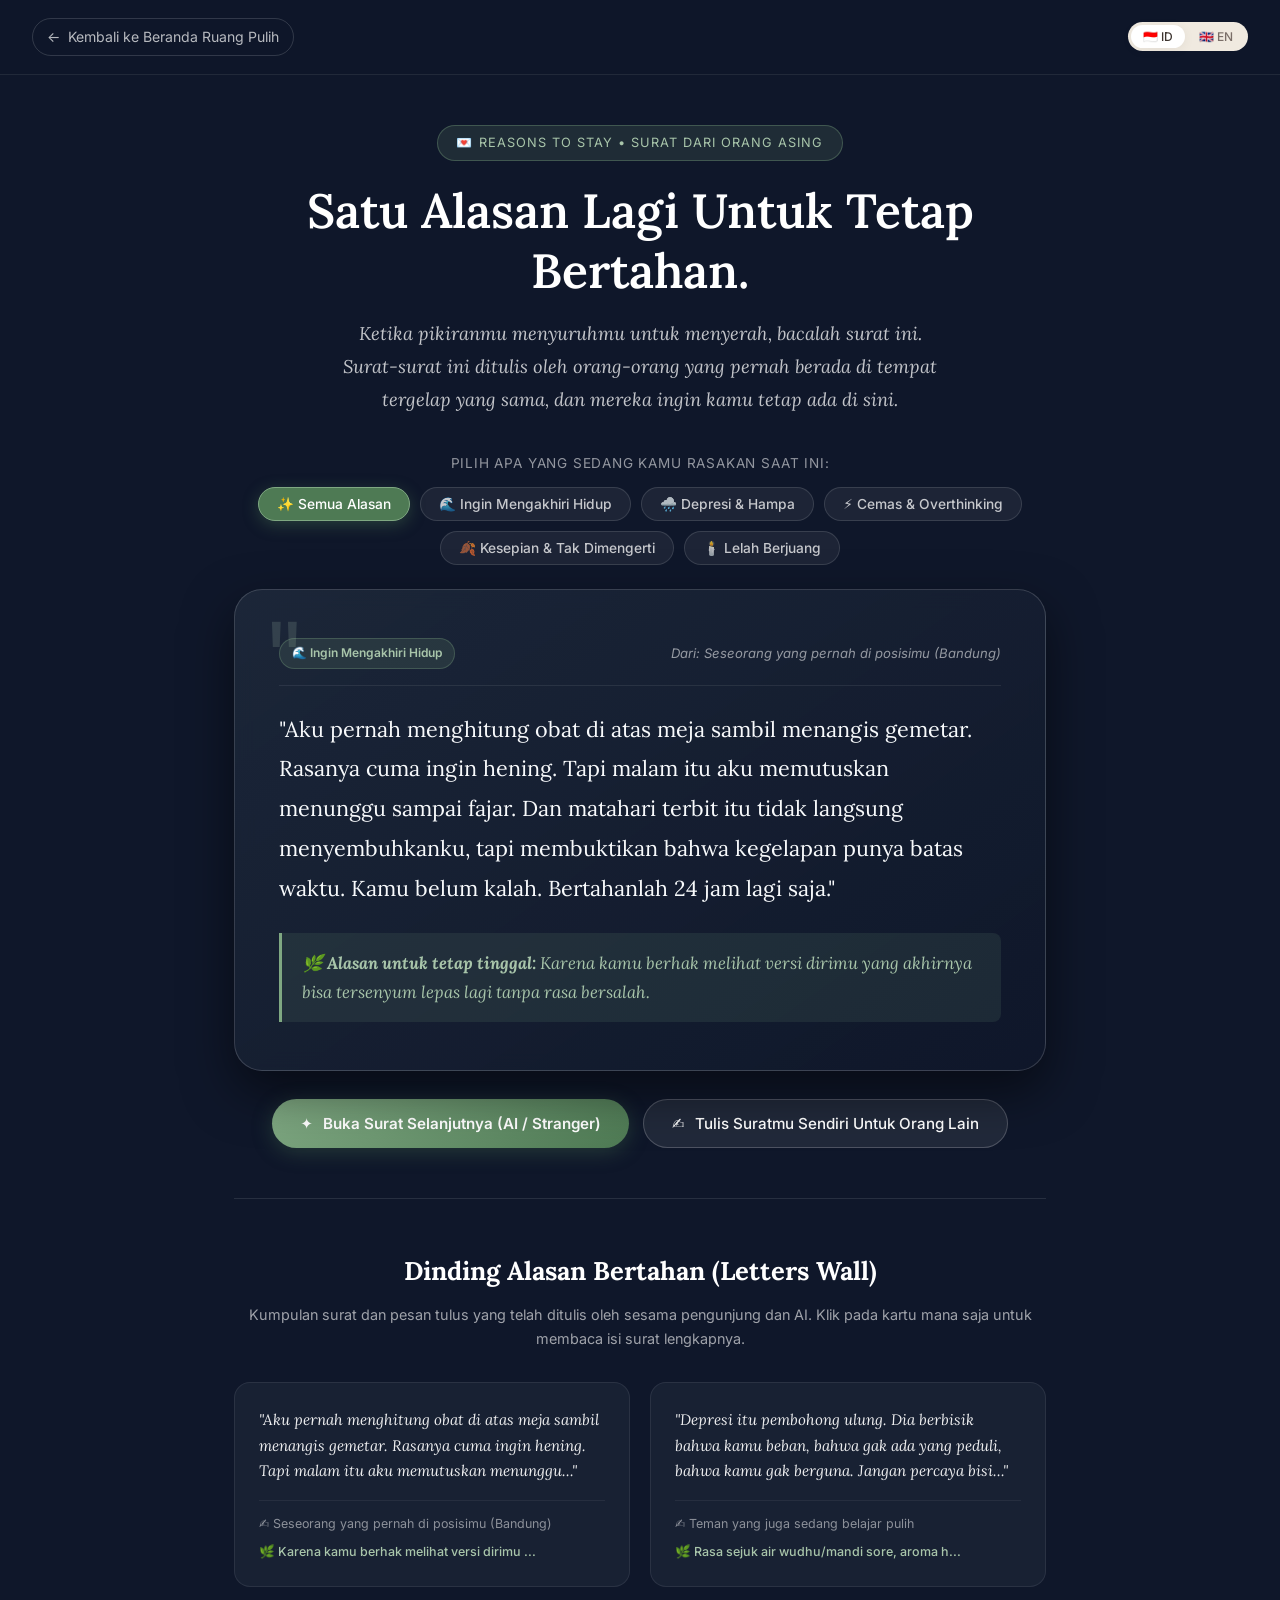
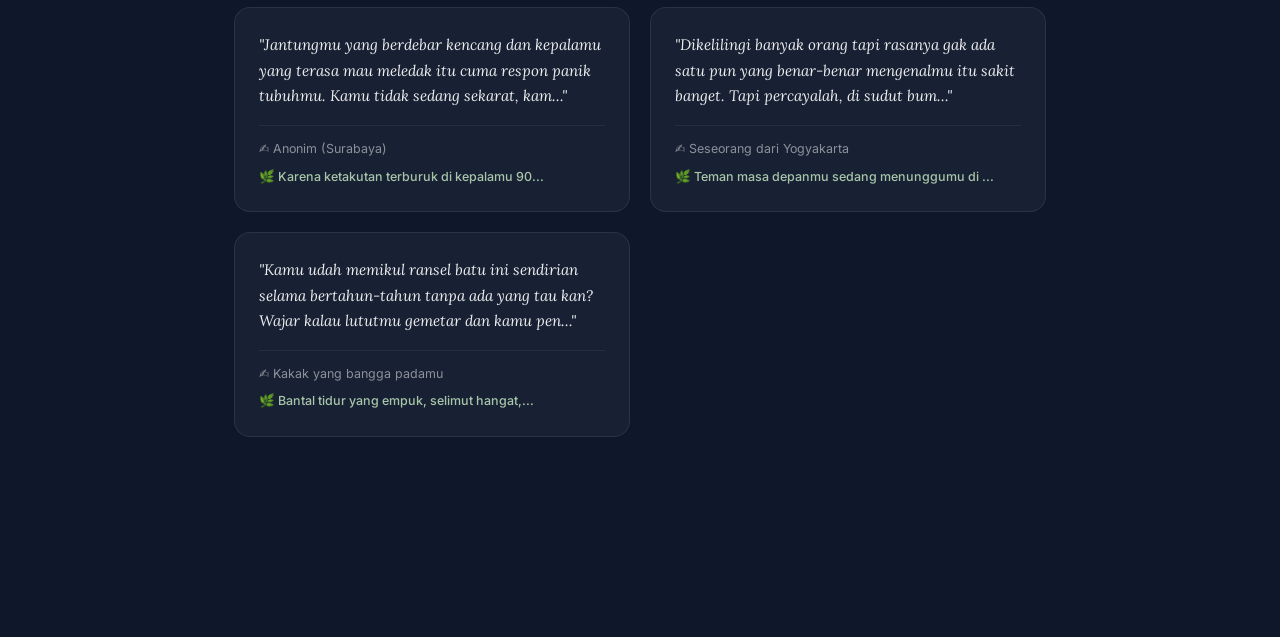
==== commit eb04d693: "add full letter modal popup on wall cards and infinite non-repeating AI letter generator with biling" ====
--- a/temani-aku.html
+++ b/temani-aku.html
@@ -132,15 +132,15 @@
 
     /* THE LETTER DISPLAY CARD */
     .letter-display-box {
-      background: linear-gradient(145deg, rgba(30, 41, 59, 0.75) 0%, rgba(15, 23, 42, 0.95) 100%);
-      border: 1px solid rgba(255, 255, 255, 0.14);
+      background: linear-gradient(145deg, rgba(30, 41, 59, 0.85) 0%, rgba(15, 23, 42, 0.98) 100%);
+      border: 1px solid rgba(255, 255, 255, 0.16);
       border-radius: var(--radius-lg);
       padding: 48px 44px;
-      box-shadow: 0 20px 50px rgba(0, 0, 0, 0.4);
+      box-shadow: 0 20px 50px rgba(0, 0, 0, 0.5);
       position: relative;
       margin-bottom: 28px;
-      transition: all 0.4s ease;
-      backdrop-filter: blur(8px);
+      transition: all 0.35s ease;
+      backdrop-filter: blur(10px);
     }
     .letter-display-box::before {
       content: '"';
@@ -178,7 +178,7 @@
     }
     .letter-author {
       font-size: 0.82rem;
-      color: rgba(255, 255, 255, 0.5);
+      color: rgba(255, 255, 255, 0.55);
       font-style: italic;
     }
     .letter-text {
@@ -223,6 +223,7 @@
       box-shadow: 0 4px 20px rgba(78, 122, 84, 0.35);
       transition: var(--transition);
       cursor: pointer;
+      border: none;
     }
     .btn-next-letter:hover {
       transform: translateY(-2px);
@@ -248,7 +249,7 @@
       transform: translateY(-2px);
     }
 
-    /* WRITE LETTER FORM (COLLAPSIBLE MODAL / DRAWER) */
+    /* WRITE LETTER FORM */
     .write-box {
       background: #1E293B;
       border: 1px solid rgba(255, 255, 255, 0.15);
@@ -370,16 +371,20 @@
       flex-direction: column;
       justify-content: space-between;
       transition: var(--transition);
+      cursor: pointer;
+      text-align: left;
+      position: relative;
     }
     .mini-letter-card:hover {
-      background: rgba(30, 41, 59, 0.9);
-      border-color: rgba(168, 197, 170, 0.3);
-      transform: translateY(-3px);
+      background: rgba(30, 41, 59, 0.95);
+      border-color: rgba(168, 197, 170, 0.5);
+      transform: translateY(-4px);
+      box-shadow: 0 10px 25px rgba(0,0,0,0.3);
     }
     .mini-letter-text {
       font-family: var(--font-serif);
       font-size: 0.95rem;
-      color: rgba(255, 255, 255, 0.9);
+      color: rgba(255, 255, 255, 0.92);
       line-height: 1.7;
       margin-bottom: 16px;
       font-style: italic;
@@ -392,6 +397,85 @@
       color: rgba(255, 255, 255, 0.5);
       border-top: 1px solid rgba(255, 255, 255, 0.06);
       padding-top: 12px;
+      flex-wrap: wrap;
+      gap: 6px;
+    }
+    .card-click-hint {
+      position: absolute;
+      top: 10px;
+      right: 14px;
+      font-size: 0.7rem;
+      color: var(--sage-light);
+      opacity: 0;
+      transition: var(--transition);
+    }
+    .mini-letter-card:hover .card-click-hint {
+      opacity: 0.85;
+    }
+
+    /* MODAL POPUP FOR FULL LETTER VIEW */
+    .modal-overlay {
+      position: fixed;
+      inset: 0;
+      background: rgba(0, 0, 0, 0.75);
+      backdrop-filter: blur(8px);
+      display: flex;
+      align-items: center;
+      justify-content: center;
+      z-index: 9999;
+      opacity: 0;
+      pointer-events: none;
+      transition: all 0.3s ease;
+      padding: 20px;
+    }
+    .modal-overlay.open {
+      opacity: 1;
+      pointer-events: all;
+    }
+    .modal-content {
+      background: #1E293B;
+      border: 1px solid rgba(255, 255, 255, 0.2);
+      border-radius: var(--radius-lg);
+      padding: 40px;
+      max-width: 640px;
+      width: 100%;
+      position: relative;
+      box-shadow: 0 25px 60px rgba(0,0,0,0.6);
+      transform: scale(0.95);
+      transition: all 0.3s ease;
+      max-height: 90vh;
+      overflow-y: auto;
+    }
+    .modal-overlay.open .modal-content {
+      transform: scale(1);
+    }
+    .modal-close-btn {
+      position: absolute;
+      top: 20px;
+      right: 20px;
+      background: rgba(255, 255, 255, 0.1);
+      border: none;
+      color: #fff;
+      width: 36px;
+      height: 36px;
+      border-radius: 50%;
+      display: flex;
+      align-items: center;
+      justify-content: center;
+      cursor: pointer;
+      font-size: 1.1rem;
+      transition: var(--transition);
+    }
+    .modal-close-btn:hover {
+      background: rgba(255, 255, 255, 0.25);
+    }
+    .modal-text {
+      font-family: var(--font-serif);
+      font-size: 1.15rem;
+      color: #FFFFFF;
+      line-height: 1.85;
+      margin: 20px 0;
+      white-space: pre-line;
     }
 
     @media (max-width: 640px) {
@@ -405,6 +489,9 @@
       }
       .write-box {
         padding: 24px 18px;
+      }
+      .modal-content {
+        padding: 28px 20px;
       }
     }
   </style>
@@ -466,7 +553,7 @@
     <!-- ACTION BUTTONS -->
     <div class="letter-actions">
       <button class="btn-next-letter" onclick="generateNextLetter()">
-        <span>✦</span> <span data-id="btn-next-label">Buka Surat Lainnya (AI / Stranger)</span>
+        <span>✦</span> <span data-id="btn-next-label">Buka Surat Selanjutnya (AI / Stranger)</span>
       </button>
       <button class="btn-write-letter" onclick="toggleWriteForm()">
         <span>✍️</span> <span data-id="btn-write-label">Tulis Suratmu Sendiri Untuk Orang Lain</span>
@@ -518,7 +605,7 @@
     <section class="letters-wall-header">
       <h3 class="letters-wall-title" data-id="wall-title">Dinding Alasan Bertahan (Letters Wall)</h3>
       <p class="letters-wall-desc" data-id="wall-desc">
-        Kumpulan surat dan pesan tulus yang telah ditulis oleh sesama pengunjung dan AI untuk menemani malam-malam terberatmu.
+        Kumpulan surat dan pesan tulus yang telah ditulis oleh sesama pengunjung dan AI. Klik pada kartu mana saja untuk membaca isi surat lengkapnya.
       </p>
       <div class="letters-grid" id="letters-grid">
         <!-- Rendered dynamically via JS -->
@@ -527,107 +614,253 @@
 
   </div>
 
+  <!-- MODAL POPUP FOR FULL LETTER PREVIEW -->
+  <div class="modal-overlay" id="letter-modal" onclick="closeModalOnBackdrop(event)">
+    <div class="modal-content">
+      <button class="modal-close-btn" onclick="closeModal()">✕</button>
+      <div class="letter-meta">
+        <span class="letter-tag" id="modal-topic-tag">💌 Alasan Bertahan</span>
+        <span class="letter-author" id="modal-author">Dari: Anonim</span>
+      </div>
+      <div class="modal-text" id="modal-text"></div>
+      <div class="letter-reason-highlight" id="modal-reason"></div>
+    </div>
+  </div>
+
   <script>
     /* ========================================================
-       DATABASE SURAT (AI CURATED + SEED DATA + LOCALSTORAGE USER)
+       DATABASE SURAT SEED (ID & EN)
        ======================================================== */
     const DEFAULT_LETTERS = [
       {
-        id: 1,
+        id: "seed-1",
         topic: "suicidal",
         author: "Seseorang yang pernah di posisimu (Bandung)",
         text: "Aku pernah menghitung obat di atas meja sambil menangis gemetar. Rasanya cuma ingin hening. Tapi malam itu aku memutuskan menunggu sampai fajar. Dan matahari terbit itu tidak langsung menyembuhkanku, tapi membuktikan bahwa kegelapan punya batas waktu. Kamu belum kalah. Bertahanlah 24 jam lagi saja.",
         reason: "Karena kamu berhak melihat versi dirimu yang akhirnya bisa tersenyum lepas lagi tanpa rasa bersalah.",
-        lang: "id"
+        lang: "id",
+        isUser: false
       },
       {
-        id: 2,
+        id: "seed-2",
         topic: "depression",
         author: "Teman yang juga sedang belajar pulih",
         text: "Depresi itu pembohong ulung. Dia berbisik bahwa kamu beban, bahwa gak ada yang peduli, bahwa kamu gak berguna. Jangan percaya bisikan itu. Otakmu sedang lelah secara klinis, sama seperti kaki yang terkilir. Kamu gak harus produktif hari ini. Cukup bernapas dan bertahan.",
         reason: "Rasa sejuk air wudhu/mandi sore, aroma hujan pertama di tanah kering, dan novel yang belum sempat kamu selesaikan.",
-        lang: "id"
+        lang: "id",
+        isUser: false
       },
       {
-        id: 3,
+        id: "seed-3",
         topic: "anxiety",
         author: "Anonim (Surabaya)",
         text: "Jantungmu yang berdebar kencang dan kepalamu yang terasa mau meledak itu cuma respon panik tubuhmu. Kamu tidak sedang sekarat, kamu tidak sedang gila. Tarik napas 4 detik, tahan 4 detik, hembuskan 4 detik. Badai pikiran ini akan lewat, selalu lewat.",
         reason: "Karena ketakutan terburuk di kepalamu 90% tidak akan pernah benar-benar terjadi.",
-        lang: "id"
+        lang: "id",
+        isUser: false
       },
       {
-        id: 4,
+        id: "seed-4",
         topic: "loneliness",
         author: "Seseorang dari Yogyakarta",
         text: "Dikelilingi banyak orang tapi rasanya gak ada satu pun yang benar-benar mengenalmu itu sakit banget. Tapi percayalah, di sudut bumi yang lain, ada orang-orang dengan jiwa yang sama yang sedang mencari teman seperti kamu. Kamu cuma belum ketemu mereka aja hari ini.",
         reason: "Teman masa depanmu sedang menunggumu di suatu tempat. Jangan pergi dulu sebelum sempat menyapa mereka.",
-        lang: "id"
+        lang: "id",
+        isUser: false
       },
       {
-        id: 5,
+        id: "seed-5",
         topic: "exhaustion",
         author: "Kakak yang bangga padamu",
         text: "Kamu udah memikul ransel batu ini sendirian selama bertahun-tahun tanpa ada yang tau kan? Wajar kalau lututmu gemetar dan kamu pengen ambruk. Jangan paksakan diri untuk kuat. Taruh ranselnya sebentar di sini. Istirahatlah, kamu sudah berjuang luar biasa hebat.",
         reason: "Bantal tidur yang empuk, selimut hangat, dan rasa lega saat akhirnya bisa melepaskan semua ekspektasi orang lain.",
-        lang: "id"
+        lang: "id",
+        isUser: false
       },
       {
-        id: 6,
+        id: "seed-6",
         topic: "suicidal",
         author: "Someone who stayed (Bristol, UK)",
         text: "I thought ending it all would give me peace. But suicide doesn't take away the pain, it only eliminates any possibility of things ever getting better. Give yourself one more tomorrow. Just one. And then another when you wake up.",
         reason: "Because your future favorite song hasn't even been released yet.",
-        lang: "en"
+        lang: "en",
+        isUser: false
       },
       {
-        id: 7,
+        id: "seed-7",
         topic: "depression",
         author: "A fellow wanderer",
         text: "You don't need a grand purpose to justify existing. You don't owe the world constant accomplishments. Existing, breathing, watching leaves rustle in the breeze — that is already enough.",
         reason: "The way sunlight hits your bedroom floor at 7 AM on a Sunday morning.",
-        lang: "en"
+        lang: "en",
+        isUser: false
+      },
+      {
+        id: "seed-8",
+        topic: "anxiety",
+        author: "Elena (Melbourne)",
+        text: "When the walls feel like they are closing in, remember to unclench your jaw, drop your shoulders away from your ears, and place one hand over your chest. You are safe in this exact room right now. The panic is a wave; let it crash over you and recede.",
+        reason: "The crisp cool breeze right after a midnight downpour.",
+        lang: "en",
+        isUser: false
+      },
+      {
+        id: "seed-9",
+        topic: "loneliness",
+        author: "Anonymous (Seattle)",
+        text: "Loneliness can make you feel completely invisible, like a ghost in your own life. But your existence leaves an imprint. The stranger you smiled at, the cashier you thanked, the animal you petted — you matter to this ecosystem far more than you realize.",
+        reason: "Because there are dogs and cats in this world that haven't been petted by you yet.",
+        lang: "en",
+        isUser: false
+      },
+      {
+        id: "seed-10",
+        topic: "exhaustion",
+        author: "A friend across the screen",
+        text: "You have been fighting battles no one clapped for, carrying grief no one witnessed. Put the armor down for tonight. You don't have to win anything today; surviving until bedtime is a full victory.",
+        reason: "The intoxicating smell of hot coffee and fresh baked bread on a quiet morning.",
+        lang: "en",
+        isUser: false
       }
     ];
 
-    /* Dynamic AI Generative Reason Templates */
-    const AI_REASON_GENERATOR = {
-      id: [
-        "Aroma roti yang baru matang di toko bakery.",
-        "Momen melihat kucing liar menguap dan tidur pulas di teras.",
-        "Seporsi mie instan hangat dengan telur setengah matang pas tengah malam dingin.",
-        "Sensasi memutar lagu kesukaanmu dengan volume penuh di earphone.",
-        "Tawa renyah orang yang kamu sayangi ketika kamu menceritakan lelucon bodoh.",
-        "Rasa lega yang luar biasa setelah menuntaskan tangisan panjang di bawah selimut.",
-        "Pemandangan langit sore berwarna oranye keemasan yang belum pernah kamu lihat sebelumnya."
-      ],
-      en: [
-        "The smell of old books and fresh coffee on a rainy afternoon.",
-        "Seeing a stray cat slowly trust you enough to let you pet its head.",
-        "Listening to an album for the very first time and getting full-body chills.",
-        "The crisp cool air filling your lungs right after a midnight rainfall.",
-        "The people you haven't laughed with yet, but who will love you dearly."
-      ]
+    /* ========================================================
+       AI GENERATOR KATA-KATA RELEVAN (DYNAMIC INFINITE SYNTHESIS)
+       ======================================================== */
+    const AI_SYNTHESIZER = {
+      id: {
+        openings: [
+          "Tolong dengarkan aku sebentar,",
+          "Aku tahu kepalamu sedang begitu berisik malam ini,",
+          "Mungkin saat ini kamu merasa dunia berjalan begitu kejam tanpa henti,",
+          "Hei, terima kasih ya masih membaca kalimat ini,",
+          "Aku tidak akan memintamu untuk langsung tersenyum atau berpikir positif,"
+        ],
+        suicidal: [
+          "Pikiran ingin mengakhiri hidup bukan berarti kamu pengecut, itu cuma tanda bahwa rasa sakitmu sudah melampaui kapasitas sarafmu. Kamu tidak benar-benar ingin mati, kamu hanya ingin penderitaan ini berhenti. Dan rasa sakit ini BISA berhenti tanpa kamu harus lenyap.",
+          "Kalau kamu pergi malam ini, kamu tidak hanya mematikan rasa sakitmu, tapi kamu juga merenggut semua kemungkinan hari-hari bahagia yang belum sempat kamu rasakan di masa depan. Beri dirimu kesempatan satu hari lagi saja.",
+          "Jangan buat keputusan permanen di saat badai perasaanmu sedang berada di puncaknya. Tunggu sampai hujan di dadamu reda. Aku mohon, bertahanlah bersamaku di sini."
+        ],
+        depression: [
+          "Depresi itu seperti kabut tebal yang meyakinkanmu bahwa matahari tidak pernah ada. Tapi kabut tidak pernah tinggal selamanya. Kamu tidak rusak, kamu cuma sedang kelelahan secara kimiawi.",
+          "Kamu tidak harus membuktikan apapun kepada siapapun hari ini. Bangun dari kasur, mencuci muka, atau bahkan sekadar tetap bernapas di bawah selimut sudah merupakan perlawanan yang luar biasa.",
+          "Jangan biarkan rasa hampa ini menipumu. Hatimu masih mampu merasakan kehangatan lagi, kamu hanya butuh waktu untuk pulih tanpa terburu-buru."
+        ],
+        anxiety: [
+          "Pikiran burukmu bukanlah masa depan. Itu cuma suara ketakutan yang sedang berteriak mencari rasa aman. Tarik napas pelan-pelan, lepaskan ketegangan di rahangmu. Kamu aman di detik ini.",
+          "Kamu tidak harus mengontrol segala hal di dunia ini. Cukup fokus pada satu langkah kecil yang ada tepat di depan matamu sekarang.",
+          "Rasa panik ini punya awal dan pasti punya akhir. Izinkan tubuhmu melewatinya seperti ombak yang menyentuh pantai lalu surut kembali."
+        ],
+        loneliness: [
+          "Mungkin orang-orang di sekitarmu saat ini tidak mampu melihat seberapa berharganya kamu. Tapi itu masalah keterbatasan mereka, bukan cerminan nilai dirimu. Kamu layak dicintai apa adanya.",
+          "Suatu hari nanti, kamu akan duduk bersama seseorang yang mendengarkan ceritamu dengan penuh ketulusan tanpa membuatmu merasa seperti beban. Jangan menyerah sebelum hari itu tiba.",
+          "Meskipun kita terpisah jarak dan layar, ketahuilah bahwa detik ini ada orang asing yang benar-benar berdoa agar kamu selamat malam ini."
+        ],
+        exhaustion: [
+          "Istirahat bukanlah tanda kegagalan. Kamu berhak untuk berhenti sejenak, mematikan ponselmu, dan membiarkan dunia berputar tanpa campur tanganmu.",
+          "Tubuh dan jiwamu sudah bekerja sangat keras mempertahankanmu hidup sampai di titik ini. Hormati rasa lelah itu dengan tidur yang nyenyak dan kebaikan pada diri sendiri.",
+          "Besok adalah lembaran baru yang belum ternoda oleh kesalahan hari ini. Rehatlah, kamu sudah cukup."
+        ],
+        reasons: [
+          "Sensasi tegukan pertama air dingin saat tenggorokanmu haus.",
+          "Aroma tanah basah setelah diguyur hujan deras di sore hari.",
+          "Kucing liar lucu yang tiba-tiba menggesekkan badannya ke kakimu.",
+          "Lagu baru musisi favoritmu yang suatu hari nanti akan membuatmu merinding kagum.",
+          "Seporsi makanan hangat yang akan kamu santap bersama tawa teman-teman barumu.",
+          "Momen saat kamu menyadari bahwa kamu sudah berhasil melewati hal terberat dalam hidupmu.",
+          "Pemandangan langit senja jingga keemasan yang belum sempat kamu foto."
+        ],
+        authors: [
+          "AI Companion & Orang Asing yang Peduli",
+          "Seseorang yang pernah menangis di lantai kamar",
+          "Teman yang selamat dari malam tergelap",
+          "Sahabat anonim dari sudut bumi yang lain",
+          "Jiwa yang mengerti betapa beratnya berjuang"
+        ]
+      },
+      en: {
+        openings: [
+          "Please stay and listen for just a moment,",
+          "I know the noise inside your head feels completely deafening tonight,",
+          "Maybe you feel like the entire world is moving forward without you,",
+          "Hey, thank you so much for still reading these words right now,",
+          "I won't ask you to suddenly smile or force false positivity,"
+        ],
+        suicidal: [
+          "Having thoughts of dying doesn't mean you are broken or weak; it simply means your pain has exceeded your nervous system's capacity to cope. You don't truly want to die, you just desperately want the agony to end. And that agony CAN end without ending your life.",
+          "If you leave tonight, you don't just eliminate the pain; you eliminate every single possibility of joy, peace, and love waiting for you in the chapters ahead. Grant yourself one more tomorrow.",
+          "Never make a permanent exit during a temporary emotional storm. Wait until the storm clears. Please, hold on with me right here."
+        ],
+        depression: [
+          "Depression is a masterful liar. It wraps you in thick fog and convinces you the sun never existed. But fog always burns away. You aren't defective; you are clinically exhausted.",
+          "You owe nothing to the world today. Getting out of bed, drinking a glass of water, or simply continuing to inhale air under the blanket is an immense act of rebellion.",
+          "Do not let the emptiness convince you that you are incapable of feeling warmth again. Your heart is merely resting, preparing to bloom once more."
+        ],
+        anxiety: [
+          "Your catastrophic thoughts are not future prophecies. They are merely frantic cries of fear seeking shelter. Unclench your jaw, soften your shoulders. You are safe in this exact room.",
+          "You don't have to carry tomorrow's burdens with today's depleted strength. Just survive the next ten minutes.",
+          "Panic is an ocean wave. It rises, peaks, and inevitably crashes back down. Let it wash over you without fighting it."
+        ],
+        loneliness: [
+          "Perhaps the people around you right now lack the depth to appreciate your soul. That is their blindness, not your worth. You are profoundly deserving of soft, unconditional love.",
+          "Someday soon, you will sit across someone who listens to your stories with eyes full of tenderness, never making you feel like a burden. Stay alive to meet them.",
+          "Even across distance and silicon screens, know that right now, a stranger genuinely wishes for your survival tonight."
+        ],
+        exhaustion: [
+          "Rest is not surrender. You have every right to put your heavy armor down, switch off the world, and just exist without performing.",
+          "Your body and soul have fought relentless wars to keep you breathing until this moment. Honor that fatigue with gentle grace and deep sleep.",
+          "Tomorrow is an unwritten page unblemished by today's heartbreaks. Rest now, you have done plenty."
+        ],
+        reasons: [
+          "The first sip of ice-cold water when your throat is parched.",
+          "The petrichor scent of fresh rain kissing dry asphalt on a summer evening.",
+          "A stray kitten unexpectedly rubbing its little cheek against your ankle.",
+          "An album that will be released next year that will speak directly to your soul.",
+          "A warm home-cooked meal shared with future friends who truly love you.",
+          "The breath of pure relief when you realize you survived your darkest season.",
+          "The golden hue of sunsets you have yet to witness."
+        ],
+        authors: [
+          "AI Companion & A Stranger Who Cares",
+          "Someone who once cried alone on the bedroom floor",
+          "A friend who made it out of the deepest dark",
+          "An anonymous kindred spirit across the world",
+          "A soul who understands the weight of your battle"
+        ]
+      }
     };
 
-    /* State */
+    /* ========================================================
+       STATE MANAGEMENT & TRACKING
+       ======================================================== */
     let currentTopic = 'all';
     let currentLang = 'id';
     let allLetters = [];
+    let seenLetterIds = new Set(); // Melacak surat yang sudah dilihat agar tidak berulang!
+    let activeModalLetter = null;
 
     function initLetters() {
+      // Ambil riwayat surat yang pernah dilihat dari sessionStorage
+      const savedSeen = sessionStorage.getItem('ruang_pulih_seen_letters');
+      if (savedSeen) {
+        try {
+          seenLetterIds = new Set(JSON.parse(savedSeen));
+        } catch(e) {
+          seenLetterIds = new Set();
+        }
+      }
+
+      // Ambil surat buatan user dari LocalStorage
       const stored = localStorage.getItem('ruang_pulih_letters');
+      let userLetters = [];
       if (stored) {
         try {
-          const userLetters = JSON.parse(stored);
-          allLetters = [...userLetters, ...DEFAULT_LETTERS];
-        } catch(e) {
-          allLetters = [...DEFAULT_LETTERS];
-        }
-      } else {
-        allLetters = [...DEFAULT_LETTERS];
-      }
-      renderRandomLetter();
+          userLetters = JSON.parse(stored);
+        } catch(e) {}
+      }
+
+      allLetters = [...userLetters, ...DEFAULT_LETTERS];
+      renderNextLetter();
       renderWall();
     }
 
@@ -636,27 +869,61 @@
       document.querySelectorAll('.filter-btn').forEach(btn => {
         btn.classList.toggle('active', btn.getAttribute('data-topic') === topic);
       });
-      renderRandomLetter();
+      renderNextLetter();
       renderWall();
     }
 
-    function getFilteredLetters() {
+    /* AI Dynamic Generator jika koleksi surat statis habis/sudah dilihat */
+    function generateFreshAILetter(topic, lang) {
+      const data = AI_SYNTHESIZER[lang];
+      const validTopics = ['suicidal', 'depression', 'anxiety', 'loneliness', 'exhaustion'];
+      const chosenTopic = topic === 'all' ? validTopics[Math.floor(Math.random() * validTopics.length)] : topic;
+
+      const opening = data.openings[Math.floor(Math.random() * data.openings.length)];
+      const body = data[chosenTopic][Math.floor(Math.random() * data[chosenTopic].length)];
+      const reason = data.reasons[Math.floor(Math.random() * data.reasons.length)];
+      const author = data.authors[Math.floor(Math.random() * data.authors.length)];
+
+      return {
+        id: "ai-gen-" + Date.now() + "-" + Math.random().toString(36).substring(2, 7),
+        topic: chosenTopic,
+        author: author,
+        text: `${opening}\n\n${body}`,
+        reason: reason,
+        lang: lang,
+        isUser: false,
+        isAIGenerated: true
+      };
+    }
+
+    function getEligibleLetters() {
       return allLetters.filter(l => {
         const matchTopic = (currentTopic === 'all' || l.topic === currentTopic);
         const matchLang = (l.lang === currentLang || !l.lang);
-        return matchTopic && matchLang;
+        // Surat buatan user (isUser === true) boleh muncul berulang kali.
+        // Surat seed/bawaan hanya muncul jika belum pernah dilihat di device ini!
+        const isEligible = l.isUser ? true : !seenLetterIds.has(l.id);
+        return matchTopic && matchLang && isEligible;
       });
     }
 
-    function renderRandomLetter() {
-      let pool = getFilteredLetters();
-      if (pool.length === 0) {
-        // Fallback to all topic in current lang
-        pool = allLetters.filter(l => l.lang === currentLang || !l.lang);
-      }
-      if (pool.length === 0) pool = allLetters;
-
-      const randomLetter = pool[Math.floor(Math.random() * pool.length)];
+    function renderNextLetter() {
+      let pool = getEligibleLetters();
+      let chosenLetter = null;
+
+      if (pool.length > 0) {
+        chosenLetter = pool[Math.floor(Math.random() * pool.length)];
+      } else {
+        // JIKA SEMUA SURAT SEED SUDAH DILIHAT -> AI GENERATE SURAT BARU YANG FRESH!
+        chosenLetter = generateFreshAILetter(currentTopic, currentLang);
+        allLetters.unshift(chosenLetter); // tambahkan ke koleksi
+      }
+
+      // Catat bahwa surat ini sudah dilihat
+      if (!chosenLetter.isUser) {
+        seenLetterIds.add(chosenLetter.id);
+        sessionStorage.setItem('ruang_pulih_seen_letters', JSON.stringify(Array.from(seenLetterIds)));
+      }
 
       const topicTagMap = {
         suicidal: currentLang === 'id' ? '🌊 Ingin Mengakhiri Hidup' : '🌊 Suicidal Thoughts',
@@ -668,16 +935,15 @@
 
       const box = document.getElementById('letter-box');
       box.style.opacity = '0';
-      box.style.transform = 'translateY(10px)';
+      box.style.transform = 'translateY(8px)';
 
       setTimeout(() => {
-        document.getElementById('letter-topic-tag').textContent = topicTagMap[randomLetter.topic] || '💌 Alasan Bertahan';
-        document.getElementById('letter-author').textContent = (currentLang === 'id' ? 'Dari: ' : 'From: ') + (randomLetter.author || 'Anonim');
-        document.getElementById('letter-text').textContent = `"${randomLetter.text}"`;
+        document.getElementById('letter-topic-tag').textContent = topicTagMap[chosenLetter.topic] || '💌 Alasan Bertahan';
+        document.getElementById('letter-author').textContent = (currentLang === 'id' ? 'Dari: ' : 'From: ') + (chosenLetter.author || 'Anonim');
+        document.getElementById('letter-text').textContent = `"${chosenLetter.text}"`;
         
-        const reasonText = randomLetter.reason || AI_REASON_GENERATOR[currentLang][Math.floor(Math.random() * AI_REASON_GENERATOR[currentLang].length)];
         const label = currentLang === 'id' ? '🌿 Alasan untuk tetap tinggal:' : '🌿 A Reason to Stay:';
-        document.getElementById('letter-reason').innerHTML = `<strong>${label}</strong> ${reasonText}`;
+        document.getElementById('letter-reason').innerHTML = `<strong>${label}</strong> ${chosenLetter.reason}`;
 
         box.style.opacity = '1';
         box.style.transform = 'translateY(0)';
@@ -685,7 +951,7 @@
     }
 
     function generateNextLetter() {
-      renderRandomLetter();
+      renderNextLetter();
     }
 
     function toggleWriteForm() {
@@ -706,13 +972,14 @@
       if (!content || !reason) return;
 
       const newLetter = {
-        id: Date.now(),
+        id: "user-" + Date.now(),
         topic: topic,
         author: author,
         text: content,
         reason: reason,
         lang: currentLang,
-        date: new Date().toLocaleDateString()
+        date: new Date().toLocaleDateString(),
+        isUser: true // Menandakan bahwa ini ditulis asli oleh sesama manusia!
       };
 
       // Simpan di LocalStorage
@@ -721,44 +988,95 @@
       userList.unshift(newLetter);
       localStorage.setItem('ruang_pulih_letters', JSON.stringify(userList));
 
-      // Update state
+      // Tambahkan ke state
       allLetters.unshift(newLetter);
 
       // Reset form & tutup
       document.getElementById('letter-form').reset();
       toggleWriteForm();
 
-      // Langsung tampilkan surat yang baru dibuat
+      // Langsung munculkan surat baru tersebut
       currentTopic = topic;
       document.querySelectorAll('.filter-btn').forEach(btn => {
         btn.classList.toggle('active', btn.getAttribute('data-topic') === topic);
       });
-      renderRandomLetter();
+      renderNextLetter();
       renderWall();
 
       alert(currentLang === 'id' ? '💌 Terima kasih banyak. Suratmu sudah tersimpan dan akan menemani siapa pun yang membutuhkan harapan malam ini.' : '💌 Thank you sincerely. Your letter has been saved and will comfort someone in their darkest hour.');
     }
 
+    /* ========================================================
+       RENDER LETTERS WALL & FULL POPUP PREVIEW MODAL
+       ======================================================== */
     function renderWall() {
       const grid = document.getElementById('letters-grid');
       grid.innerHTML = '';
-      const pool = getFilteredLetters().slice(0, 9); // show up to 9
+      
+      // Ambil daftar surat sesuai filter bahasa dan topik
+      const pool = allLetters.filter(l => {
+        const matchTopic = (currentTopic === 'all' || l.topic === currentTopic);
+        const matchLang = (l.lang === currentLang || !l.lang);
+        return matchTopic && matchLang;
+      }).slice(0, 12); // Tampilkan hingga 12 kartu di dinding
 
       pool.forEach(item => {
         const card = document.createElement('div');
         card.className = 'mini-letter-card';
+        card.title = currentLang === 'id' ? 'Klik untuk membaca surat lengkap' : 'Click to read full letter';
+        card.onclick = () => openModal(item);
+
+        const previewText = item.text.length > 130 ? item.text.substring(0, 130) + '...' : item.text;
+        const previewReason = item.reason.length > 40 ? item.reason.substring(0, 40) + '...' : item.reason;
+
         card.innerHTML = `
-          <p class="mini-letter-text">"${item.text.length > 140 ? item.text.substring(0, 140) + '...' : item.text}"</p>
+          <span class="card-click-hint">🔍 ${currentLang === 'id' ? 'Baca Full' : 'Read Full'}</span>
+          <p class="mini-letter-text">"${previewText}"</p>
           <div class="mini-letter-foot">
             <span>✍️ ${item.author || 'Anonim'}</span>
-            <span style="color: var(--sage-light); font-weight: 500;">🌿 ${item.reason.substring(0, 45)}...</span>
+            <span style="color: var(--sage-light); font-weight: 500;">🌿 ${previewReason}</span>
           </div>
         `;
         grid.appendChild(card);
       });
     }
 
-    /* Multilanguage System */
+    function openModal(letter) {
+      activeModalLetter = letter;
+      const topicTagMap = {
+        suicidal: currentLang === 'id' ? '🌊 Ingin Mengakhiri Hidup' : '🌊 Suicidal Thoughts',
+        depression: currentLang === 'id' ? '🌧️ Depresi & Hampa' : '🌧️ Depression & Emptiness',
+        anxiety: currentLang === 'id' ? '⚡ Cemas & Overthinking' : '⚡ Anxiety & Panic',
+        loneliness: currentLang === 'id' ? '🍂 Kesepian' : '🍂 Loneliness',
+        exhaustion: currentLang === 'id' ? '🕯️ Lelah Berjuang' : '🕯️ Exhaustion'
+      };
+
+      document.getElementById('modal-topic-tag').textContent = topicTagMap[letter.topic] || '💌 Alasan Bertahan';
+      document.getElementById('modal-author').textContent = (currentLang === 'id' ? 'Ditulis oleh: ' : 'Written by: ') + (letter.author || 'Anonim');
+      document.getElementById('modal-text').textContent = `"${letter.text}"`;
+      
+      const label = currentLang === 'id' ? '🌿 Alasan untuk tetap tinggal:' : '🌿 A Reason to Stay:';
+      document.getElementById('modal-reason').innerHTML = `<strong>${label}</strong> ${letter.reason}`;
+
+      document.getElementById('letter-modal').classList.add('open');
+      document.body.style.overflow = 'hidden'; // cegah scroll saat modal buka
+    }
+
+    function closeModal() {
+      document.getElementById('letter-modal').classList.remove('open');
+      document.body.style.overflow = '';
+      activeModalLetter = null;
+    }
+
+    function closeModalOnBackdrop(e) {
+      if (e.target.id === 'letter-modal') {
+        closeModal();
+      }
+    }
+
+    /* ========================================================
+       MULTILANGUAGE SYSTEM
+       ======================================================== */
     const STAY_LANG = {
       id: {
         "page-title": "Alasan Untuk Bertahan (Reasons To Stay) — Ruang Pulih",
@@ -773,7 +1091,7 @@
         "f-anxiety": "⚡ Cemas & Overthinking",
         "f-loneliness": "🍂 Kesepian & Tak Dimengerti",
         "f-exhaustion": "🕯️ Lelah Berjuang",
-        "btn-next-label": "Buka Surat Lainnya (AI / Stranger)",
+        "btn-next-label": "Buka Surat Selanjutnya (AI / Stranger)",
         "btn-write-label": "Tulis Suratmu Sendiri Untuk Orang Lain",
         "write-title": "Tinggalkan Pesan Harapan untuk Seseorang",
         "write-desc": "Kata-katamu yang tulus mungkin adalah satu-satunya hal yang mencegah orang asing di belahan dunia lain untuk mengakhiri hidupnya malam ini. Tulis dengan lembut.",
@@ -784,7 +1102,7 @@
         "form-submit": "Kirim Surat Ini 💌",
         "form-cancel": "Batal",
         "wall-title": "Dinding Alasan Bertahan (Letters Wall)",
-        "wall-desc": "Kumpulan surat dan pesan tulus yang telah ditulis oleh sesama pengunjung dan AI untuk menemani malam-malam terberatmu."
+        "wall-desc": "Kumpulan surat dan pesan tulus yang telah ditulis oleh sesama pengunjung dan AI. Klik pada kartu mana saja untuk membaca isi surat lengkapnya."
       },
       en: {
         "page-title": "Reasons To Stay — Ruang Pulih",
@@ -799,7 +1117,7 @@
         "f-anxiety": "⚡ Anxiety & Overthinking",
         "f-loneliness": "🍂 Loneliness & Misunderstood",
         "f-exhaustion": "🕯️ Exhausted Fighting",
-        "btn-next-label": "Open Another Letter (AI / Stranger)",
+        "btn-next-label": "Open Next Letter (AI / Stranger)",
         "btn-write-label": "Write Your Own Letter to a Stranger",
         "write-title": "Leave a Letter of Hope for Someone",
         "write-desc": "Your genuine words might be the only tether keeping someone from letting go tonight. Please write with gentleness and grace.",
@@ -810,7 +1128,7 @@
         "form-submit": "Send This Letter 💌",
         "form-cancel": "Cancel",
         "wall-title": "Letters of Hope Wall",
-        "wall-desc": "A collective sanctuary of letters penned by visitors and AI to accompany your heaviest nights."
+        "wall-desc": "A collective sanctuary of letters penned by visitors and AI. Click on any card to read the full letter."
       }
     };
 
@@ -824,7 +1142,7 @@
         const key = el.getAttribute('data-id');
         if (data[key]) el.innerHTML = data[key];
       });
-      renderRandomLetter();
+      renderNextLetter();
       renderWall();
     }
 
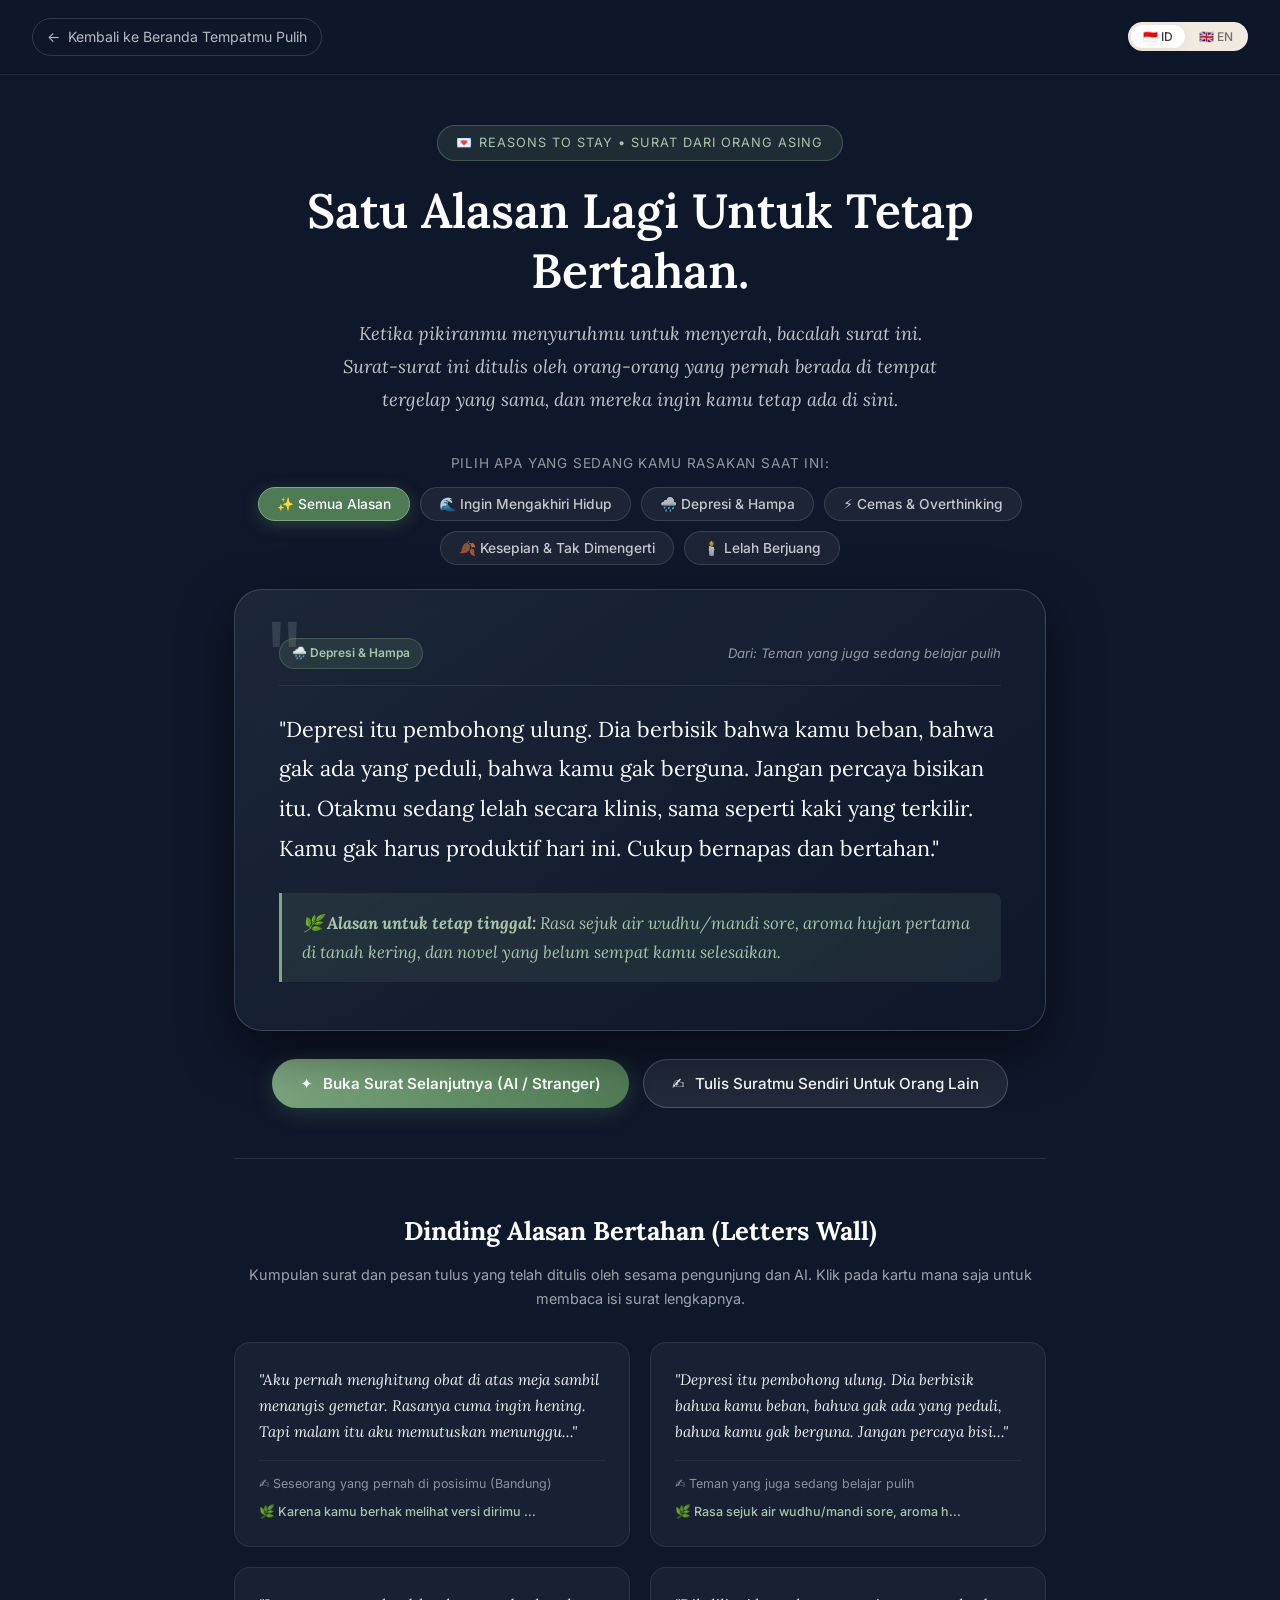
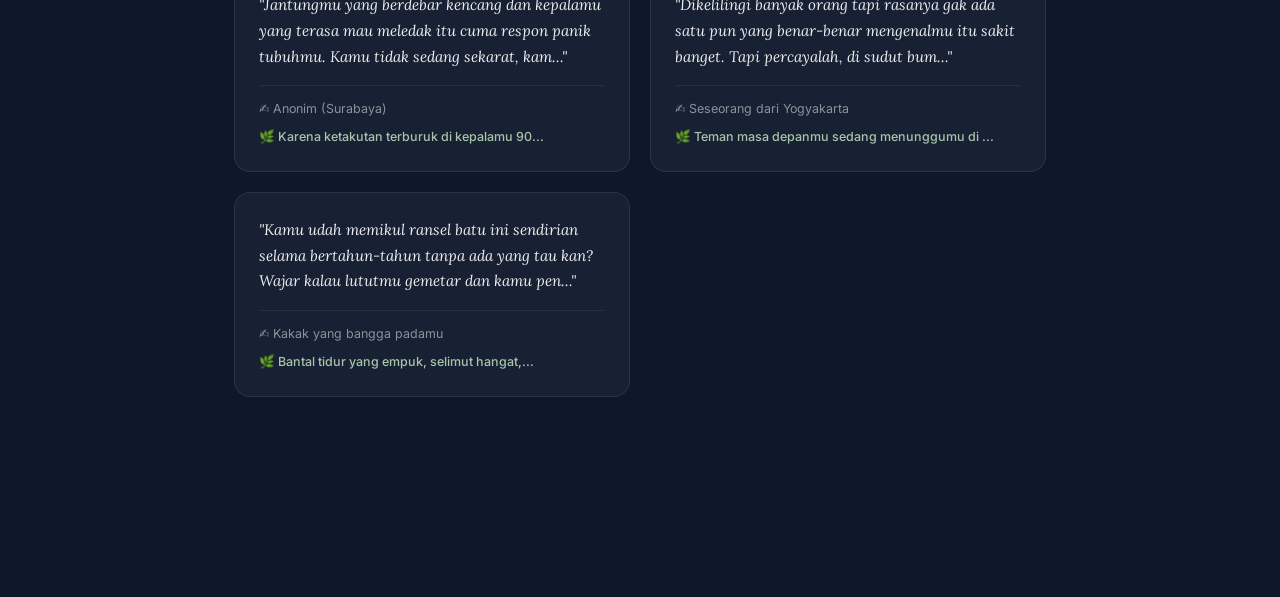
==== commit ecf2b484: "update brand name to Tempatmu Pulih everywhere and fix duplicated text on satire card" ====
--- a/temani-aku.html
+++ b/temani-aku.html
@@ -3,7 +3,7 @@
 <head>
   <meta charset="UTF-8" />
   <meta name="viewport" content="width=device-width, initial-scale=1.0"/>
-  <title id="page-title">Alasan Untuk Bertahan (Reasons To Stay) — Ruang Pulih</title>
+  <title id="page-title">Alasan Untuk Bertahan (Reasons To Stay) — Tempatmu Pulih</title>
   <link rel="preconnect" href="https://fonts.googleapis.com">
   <link href="https://fonts.googleapis.com/css2?family=Lora:ital,wght@0,400;0,600;1,400;1,600&family=Inter:wght@300;400;500;600;700&display=swap" rel="stylesheet">
   <link rel="stylesheet" href="style.css">
@@ -501,7 +501,7 @@
   <!-- NAVBAR -->
   <nav class="stay-nav">
     <a href="/" class="stay-back-link">
-      ← <span data-id="stay-back">Kembali ke Beranda Ruang Pulih</span>
+      ← <span data-id="stay-back">Kembali ke Beranda Tempatmu Pulih</span>
     </a>
     <div class="navbar__actions">
       <div class="lang-toggle" id="lang-toggle">
@@ -1079,8 +1079,8 @@
        ======================================================== */
     const STAY_LANG = {
       id: {
-        "page-title": "Alasan Untuk Bertahan (Reasons To Stay) — Ruang Pulih",
-        "stay-back": "Kembali ke Beranda Ruang Pulih",
+        "page-title": "Alasan Untuk Bertahan (Reasons To Stay) — Tempatmu Pulih",
+        "stay-back": "Kembali ke Beranda Tempatmu Pulih",
         "stay-badge": "💌 Reasons To Stay • Surat Dari Orang Asing",
         "stay-title": "Satu Alasan Lagi Untuk Tetap Bertahan.",
         "stay-subtitle": "Ketika pikiranmu menyuruhmu untuk menyerah, bacalah surat ini. Surat-surat ini ditulis oleh orang-orang yang pernah berada di tempat tergelap yang sama, dan mereka ingin kamu tetap ada di sini.",
@@ -1105,8 +1105,8 @@
         "wall-desc": "Kumpulan surat dan pesan tulus yang telah ditulis oleh sesama pengunjung dan AI. Klik pada kartu mana saja untuk membaca isi surat lengkapnya."
       },
       en: {
-        "page-title": "Reasons To Stay — Ruang Pulih",
-        "stay-back": "Back to Ruang Pulih Home",
+        "page-title": "Reasons To Stay — Tempatmu Pulih",
+        "stay-back": "Back to Tempatmu Pulih Home",
         "stay-badge": "💌 Reasons To Stay • Letters From Strangers",
         "stay-title": "One More Reason to Keep Living.",
         "stay-subtitle": "When your mind convinces you to let go, read these words. These letters were written by strangers who stood in the exact same shadows, and they desperately want you to stay.",
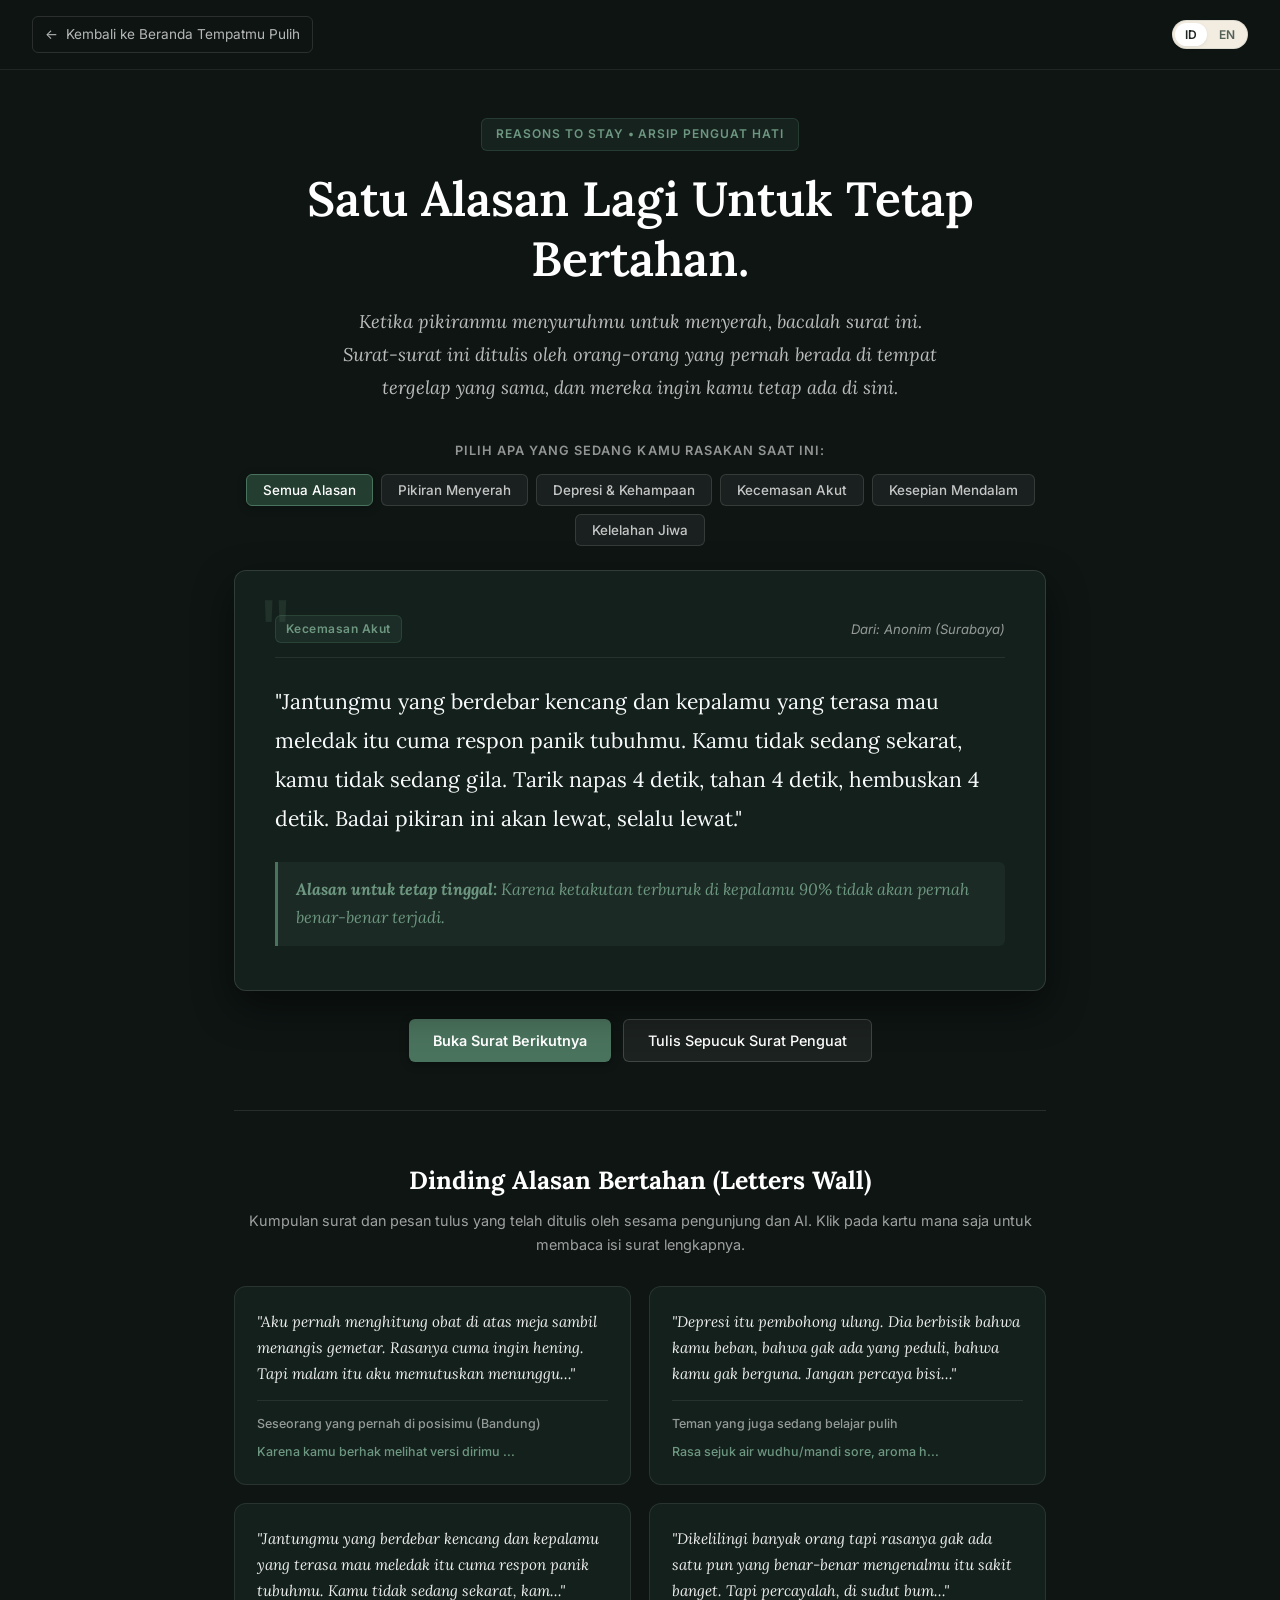
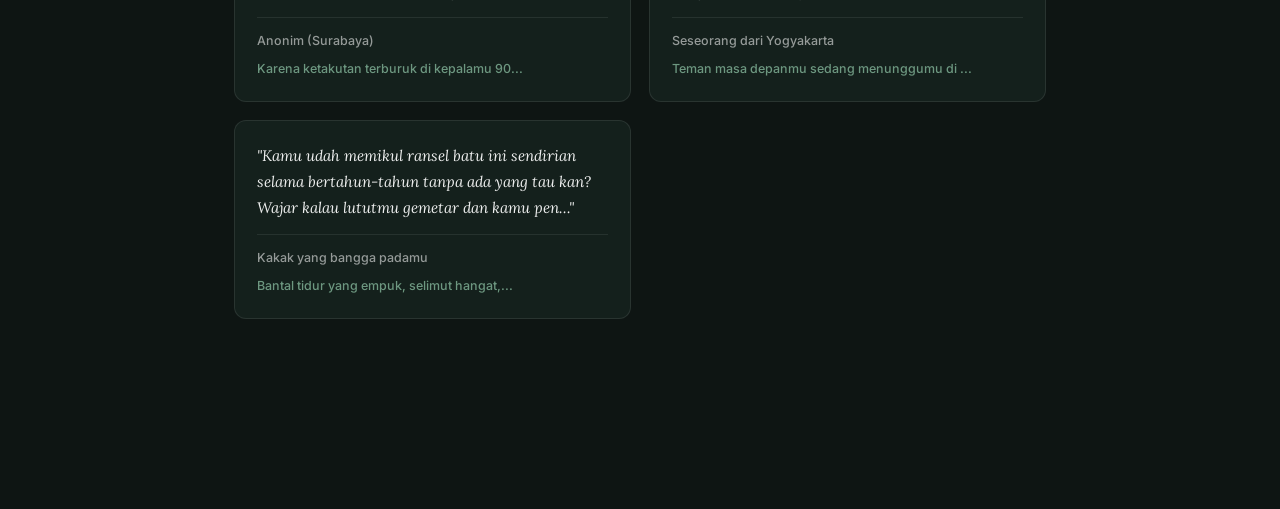
==== commit be79c079: "Apply antislop principles, implement DESIGN.md, eliminate AI slop patterns across all pages" ====
--- a/temani-aku.html
+++ b/temani-aku.html
@@ -10,8 +10,8 @@
   <style>
     /* Styling Khusus Reasons To Stay / Temani Aku */
     body.stay-body {
-      background: #0F172A;
-      color: #E2E8F0;
+      background: #0E1513;
+      color: #E2ECE6;
       min-height: 100vh;
       display: flex;
       flex-direction: column;
@@ -19,12 +19,12 @@
     }
     
     .stay-nav {
-      padding: 18px 32px;
+      padding: 16px 32px;
       display: flex;
       align-items: center;
       justify-content: space-between;
       border-bottom: 1px solid rgba(255, 255, 255, 0.08);
-      background: rgba(15, 23, 42, 0.85);
+      background: rgba(14, 21, 19, 0.90);
       backdrop-filter: blur(12px);
       position: sticky;
       top: 0;
@@ -34,23 +34,23 @@
       display: inline-flex;
       align-items: center;
       gap: 8px;
-      font-size: 0.88rem;
+      font-size: 0.85rem;
       color: rgba(255, 255, 255, 0.7);
-      padding: 6px 14px;
-      border-radius: 100px;
-      border: 1px solid rgba(255, 255, 255, 0.15);
+      padding: 6px 12px;
+      border-radius: var(--radius-sm);
+      border: 1px solid rgba(255, 255, 255, 0.12);
       transition: var(--transition);
     }
     .stay-back-link:hover {
       color: #fff;
-      border-color: var(--sage-light);
-      background: rgba(127, 168, 130, 0.15);
+      border-color: var(--sage);
+      background: rgba(74, 115, 93, 0.15);
     }
     
     .stay-container {
       max-width: 860px;
       margin: 0 auto;
-      padding: 50px 24px 100px;
+      padding: 48px 24px 90px;
       flex: 1;
       width: 100%;
     }
@@ -61,15 +61,16 @@
     }
     .stay-badge {
       display: inline-block;
-      background: rgba(127, 168, 130, 0.15);
-      border: 1px solid rgba(127, 168, 130, 0.35);
+      background: rgba(74, 115, 93, 0.15);
+      border: 1px solid rgba(74, 115, 93, 0.30);
       color: var(--sage-light);
-      font-size: 0.8rem;
+      font-size: 0.75rem;
       letter-spacing: 0.08em;
       text-transform: uppercase;
-      padding: 6px 18px;
-      border-radius: 100px;
-      margin-bottom: 20px;
+      font-weight: 600;
+      padding: 5px 14px;
+      border-radius: var(--radius-sm);
+      margin-bottom: 18px;
     }
     .stay-title {
       font-family: var(--font-serif);
@@ -83,7 +84,7 @@
       font-family: var(--font-serif);
       font-style: italic;
       font-size: clamp(1rem, 2vw, 1.15rem);
-      color: rgba(255, 255, 255, 0.75);
+      color: rgba(255, 255, 255, 0.72);
       line-height: 1.8;
       max-width: 620px;
       margin: 0 auto;
@@ -95,62 +96,62 @@
       text-align: center;
     }
     .filter-label {
-      font-size: 0.85rem;
+      font-size: 0.8rem;
       color: rgba(255, 255, 255, 0.55);
       margin-bottom: 12px;
       text-transform: uppercase;
-      letter-spacing: 0.06em;
+      letter-spacing: 0.08em;
+      font-weight: 600;
       display: block;
     }
     .filter-pills {
       display: flex;
       flex-wrap: wrap;
       justify-content: center;
-      gap: 10px;
+      gap: 8px;
     }
     .filter-btn {
-      padding: 8px 18px;
-      border-radius: 100px;
-      background: rgba(255, 255, 255, 0.06);
+      padding: 7px 16px;
+      border-radius: var(--radius-sm);
+      background: rgba(255, 255, 255, 0.05);
       border: 1px solid rgba(255, 255, 255, 0.12);
       color: rgba(255, 255, 255, 0.75);
-      font-size: 0.86rem;
+      font-size: 0.84rem;
       font-weight: 500;
       transition: var(--transition);
       cursor: pointer;
     }
     .filter-btn:hover {
-      background: rgba(255, 255, 255, 0.12);
+      background: rgba(255, 255, 255, 0.10);
       color: #fff;
     }
     .filter-btn.active {
-      background: var(--sage-dark);
+      background: #233D30;
       border-color: var(--sage);
       color: #FFFFFF;
-      box-shadow: 0 4px 16px rgba(78, 122, 84, 0.4);
+      box-shadow: 0 2px 8px rgba(0, 0, 0, 0.25);
     }
 
     /* THE LETTER DISPLAY CARD */
     .letter-display-box {
-      background: linear-gradient(145deg, rgba(30, 41, 59, 0.85) 0%, rgba(15, 23, 42, 0.98) 100%);
-      border: 1px solid rgba(255, 255, 255, 0.16);
-      border-radius: var(--radius-lg);
-      padding: 48px 44px;
-      box-shadow: 0 20px 50px rgba(0, 0, 0, 0.5);
+      background: #14201C;
+      border: 1px solid rgba(255, 255, 255, 0.12);
+      border-radius: var(--radius-md);
+      padding: 44px 40px;
+      box-shadow: 0 16px 40px rgba(0, 0, 0, 0.45);
       position: relative;
       margin-bottom: 28px;
-      transition: all 0.35s ease;
-      backdrop-filter: blur(10px);
+      transition: all 0.25s ease;
     }
     .letter-display-box::before {
       content: '"';
       font-family: var(--font-serif);
-      font-size: 7rem;
+      font-size: 6rem;
       color: var(--sage-light);
-      opacity: 0.18;
+      opacity: 0.15;
       position: absolute;
       top: 15px;
-      left: 30px;
+      left: 24px;
       line-height: 1;
       pointer-events: none;
     }
@@ -162,19 +163,20 @@
       flex-wrap: wrap;
       gap: 12px;
       border-bottom: 1px solid rgba(255, 255, 255, 0.08);
-      padding-bottom: 16px;
+      padding-bottom: 14px;
     }
     .letter-tag {
       display: inline-flex;
       align-items: center;
       gap: 6px;
-      background: rgba(127, 168, 130, 0.15);
-      border: 1px solid rgba(127, 168, 130, 0.3);
+      background: rgba(74, 115, 93, 0.16);
+      border: 1px solid rgba(74, 115, 93, 0.32);
       color: var(--sage-light);
-      padding: 4px 12px;
-      border-radius: 100px;
+      padding: 3px 10px;
+      border-radius: var(--radius-sm);
       font-size: 0.75rem;
       font-weight: 600;
+      letter-spacing: 0.04em;
     }
     .letter-author {
       font-size: 0.82rem;
@@ -183,7 +185,7 @@
     }
     .letter-text {
       font-family: var(--font-serif);
-      font-size: clamp(1.1rem, 2.4vw, 1.35rem);
+      font-size: clamp(1.1rem, 2.4vw, 1.32rem);
       color: #F8FAFC;
       line-height: 1.85;
       margin-bottom: 24px;
@@ -191,71 +193,71 @@
       white-space: pre-line;
     }
     .letter-reason-highlight {
-      background: rgba(127, 168, 130, 0.12);
+      background: rgba(74, 115, 93, 0.12);
       border-left: 3px solid var(--sage);
-      padding: 16px 20px;
+      padding: 14px 18px;
       border-radius: 0 var(--radius-sm) var(--radius-sm) 0;
       font-family: var(--font-serif);
       font-style: italic;
       color: var(--sage-light);
-      font-size: 1.05rem;
+      font-size: 1.02rem;
       margin-top: 16px;
     }
 
     /* ACTION BUTTONS (Next Letter & Write) */
     .letter-actions {
       display: flex;
-      gap: 14px;
+      gap: 12px;
       justify-content: center;
       flex-wrap: wrap;
-      margin-bottom: 50px;
+      margin-bottom: 48px;
     }
     .btn-next-letter {
-      background: linear-gradient(135deg, var(--sage) 0%, var(--sage-dark) 100%);
+      background: var(--sage);
       color: #fff;
-      padding: 14px 28px;
-      border-radius: 100px;
-      font-size: 0.95rem;
+      padding: 12px 24px;
+      border-radius: var(--radius-sm);
+      font-size: 0.9rem;
       font-weight: 600;
       display: inline-flex;
       align-items: center;
-      gap: 10px;
-      box-shadow: 0 4px 20px rgba(78, 122, 84, 0.35);
+      gap: 8px;
+      box-shadow: 0 2px 10px rgba(0, 0, 0, 0.3);
       transition: var(--transition);
       cursor: pointer;
       border: none;
     }
     .btn-next-letter:hover {
+      background: var(--sage-dark);
       transform: translateY(-2px);
-      box-shadow: 0 6px 28px rgba(78, 122, 84, 0.5);
     }
     .btn-write-letter {
-      background: rgba(255, 255, 255, 0.08);
-      border: 1px solid rgba(255, 255, 255, 0.2);
+      background: rgba(255, 255, 255, 0.06);
+      border: 1px solid rgba(255, 255, 255, 0.16);
       color: #FFFFFF;
-      padding: 14px 28px;
-      border-radius: 100px;
-      font-size: 0.95rem;
+      padding: 12px 24px;
+      border-radius: var(--radius-sm);
+      font-size: 0.9rem;
       font-weight: 500;
       display: inline-flex;
       align-items: center;
-      gap: 10px;
+      gap: 8px;
       transition: var(--transition);
       cursor: pointer;
     }
     .btn-write-letter:hover {
-      background: rgba(255, 255, 255, 0.15);
-      border-color: rgba(255, 255, 255, 0.4);
+      background: rgba(255, 255, 255, 0.12);
+      border-color: rgba(255, 255, 255, 0.3);
       transform: translateY(-2px);
     }
 
     /* WRITE LETTER FORM */
     .write-box {
-      background: #1E293B;
-      border: 1px solid rgba(255, 255, 255, 0.15);
-      border-radius: var(--radius-lg);
-      padding: 36px 32px;
-      margin-top: 30px;
+      background: #15221E;
+      border: 1px solid rgba(255, 255, 255, 0.14);
+      border-radius: var(--radius-md);
+      padding: 32px 28px;
+      margin-top: 24px;
       display: none;
       animation: fadeIn 0.3s ease;
     }
@@ -263,76 +265,76 @@
       display: block;
     }
     @keyframes fadeIn {
-      from { opacity: 0; transform: translateY(10px); }
+      from { opacity: 0; transform: translateY(8px); }
       to { opacity: 1; transform: translateY(0); }
     }
     .write-title {
       font-family: var(--font-serif);
-      font-size: 1.4rem;
+      font-size: 1.35rem;
       color: #fff;
-      margin-bottom: 8px;
+      margin-bottom: 6px;
     }
     .write-desc {
       font-size: 0.88rem;
       color: rgba(255, 255, 255, 0.65);
-      margin-bottom: 24px;
+      margin-bottom: 22px;
       line-height: 1.6;
     }
     .form-group {
-      margin-bottom: 18px;
+      margin-bottom: 16px;
     }
     .form-group label {
       display: block;
-      font-size: 0.82rem;
+      font-size: 0.8rem;
       font-weight: 600;
       color: rgba(255, 255, 255, 0.8);
-      margin-bottom: 8px;
+      margin-bottom: 6px;
       text-transform: uppercase;
       letter-spacing: 0.05em;
     }
     .form-control {
       width: 100%;
-      background: #0F172A;
-      border: 1px solid rgba(255, 255, 255, 0.15);
+      background: #0E1513;
+      border: 1px solid rgba(255, 255, 255, 0.14);
       border-radius: var(--radius-sm);
-      padding: 12px 16px;
+      padding: 10px 14px;
       color: #fff;
       font-family: inherit;
-      font-size: 0.92rem;
+      font-size: 0.9rem;
       outline: none;
       transition: var(--transition);
       box-sizing: border-box;
     }
     .form-control:focus {
       border-color: var(--sage);
-      box-shadow: 0 0 0 3px rgba(127, 168, 130, 0.2);
+      box-shadow: 0 0 0 2px rgba(74, 115, 93, 0.25);
     }
     textarea.form-control {
-      min-height: 120px;
+      min-height: 110px;
       resize: vertical;
       line-height: 1.6;
     }
     .write-submit-btn {
-      background: linear-gradient(135deg, var(--sage) 0%, var(--sage-dark) 100%);
+      background: var(--sage);
       color: #fff;
-      padding: 12px 28px;
-      border-radius: 100px;
+      padding: 10px 24px;
+      border-radius: var(--radius-sm);
       font-weight: 600;
-      font-size: 0.9rem;
+      font-size: 0.88rem;
       border: none;
       cursor: pointer;
       transition: var(--transition);
     }
     .write-submit-btn:hover {
+      background: var(--sage-dark);
       transform: translateY(-2px);
-      box-shadow: 0 4px 16px rgba(78, 122, 84, 0.4);
     }
     .write-cancel-btn {
       background: none;
       border: none;
       color: rgba(255, 255, 255, 0.6);
-      font-size: 0.88rem;
-      padding: 12px 20px;
+      font-size: 0.85rem;
+      padding: 10px 16px;
       cursor: pointer;
     }
     .write-cancel-btn:hover {
@@ -342,31 +344,31 @@
     /* ALL LETTERS WALL FEED */
     .letters-wall-header {
       border-top: 1px solid rgba(255, 255, 255, 0.1);
-      padding-top: 50px;
-      margin-top: 40px;
+      padding-top: 48px;
+      margin-top: 36px;
       text-align: center;
     }
     .letters-wall-title {
       font-family: var(--font-serif);
-      font-size: 1.6rem;
+      font-size: 1.55rem;
       color: #fff;
-      margin-bottom: 10px;
+      margin-bottom: 8px;
     }
     .letters-wall-desc {
       font-size: 0.9rem;
       color: rgba(255, 255, 255, 0.6);
-      margin-bottom: 30px;
+      margin-bottom: 28px;
     }
     .letters-grid {
       display: grid;
       grid-template-columns: repeat(auto-fit, minmax(280px, 1fr));
-      gap: 20px;
+      gap: 18px;
     }
     .mini-letter-card {
-      background: rgba(30, 41, 59, 0.6);
-      border: 1px solid rgba(255, 255, 255, 0.08);
+      background: #14201C;
+      border: 1px solid rgba(255, 255, 255, 0.09);
       border-radius: var(--radius-md);
-      padding: 24px;
+      padding: 22px;
       display: flex;
       flex-direction: column;
       justify-content: space-between;
@@ -376,17 +378,17 @@
       position: relative;
     }
     .mini-letter-card:hover {
-      background: rgba(30, 41, 59, 0.95);
-      border-color: rgba(168, 197, 170, 0.5);
-      transform: translateY(-4px);
-      box-shadow: 0 10px 25px rgba(0,0,0,0.3);
+      background: #182823;
+      border-color: rgba(109, 151, 128, 0.4);
+      transform: translateY(-3px);
+      box-shadow: 0 8px 24px rgba(0,0,0,0.3);
     }
     .mini-letter-text {
       font-family: var(--font-serif);
       font-size: 0.95rem;
       color: rgba(255, 255, 255, 0.92);
       line-height: 1.7;
-      margin-bottom: 16px;
+      margin-bottom: 14px;
       font-style: italic;
     }
     .mini-letter-foot {
@@ -394,8 +396,8 @@
       align-items: center;
       justify-content: space-between;
       font-size: 0.78rem;
-      color: rgba(255, 255, 255, 0.5);
-      border-top: 1px solid rgba(255, 255, 255, 0.06);
+      color: rgba(255, 255, 255, 0.55);
+      border-top: 1px solid rgba(255, 255, 255, 0.08);
       padding-top: 12px;
       flex-wrap: wrap;
       gap: 6px;
@@ -404,13 +406,13 @@
       position: absolute;
       top: 10px;
       right: 14px;
-      font-size: 0.7rem;
+      font-size: 0.72rem;
       color: var(--sage-light);
       opacity: 0;
       transition: var(--transition);
     }
     .mini-letter-card:hover .card-click-hint {
-      opacity: 0.85;
+      opacity: 0.9;
     }
 
     /* MODAL POPUP FOR FULL LETTER VIEW */
@@ -425,7 +427,7 @@
       z-index: 9999;
       opacity: 0;
       pointer-events: none;
-      transition: all 0.3s ease;
+      transition: all 0.25s ease;
       padding: 20px;
     }
     .modal-overlay.open {
@@ -433,17 +435,17 @@
       pointer-events: all;
     }
     .modal-content {
-      background: #1E293B;
-      border: 1px solid rgba(255, 255, 255, 0.2);
-      border-radius: var(--radius-lg);
-      padding: 40px;
+      background: #15221E;
+      border: 1px solid rgba(255, 255, 255, 0.16);
+      border-radius: var(--radius-md);
+      padding: 36px;
       max-width: 640px;
       width: 100%;
       position: relative;
-      box-shadow: 0 25px 60px rgba(0,0,0,0.6);
-      transform: scale(0.95);
-      transition: all 0.3s ease;
-      max-height: 90vh;
+      box-shadow: 0 20px 50px rgba(0,0,0,0.6);
+      transform: scale(0.96);
+      transition: all 0.25s ease;
+      max-height: 88vh;
       overflow-y: auto;
     }
     .modal-overlay.open .modal-content {
@@ -451,23 +453,23 @@
     }
     .modal-close-btn {
       position: absolute;
-      top: 20px;
-      right: 20px;
-      background: rgba(255, 255, 255, 0.1);
+      top: 18px;
+      right: 18px;
+      background: rgba(255, 255, 255, 0.08);
       border: none;
       color: #fff;
-      width: 36px;
-      height: 36px;
-      border-radius: 50%;
+      width: 32px;
+      height: 32px;
+      border-radius: var(--radius-sm);
       display: flex;
       align-items: center;
       justify-content: center;
       cursor: pointer;
-      font-size: 1.1rem;
+      font-size: 1rem;
       transition: var(--transition);
     }
     .modal-close-btn:hover {
-      background: rgba(255, 255, 255, 0.25);
+      background: rgba(255, 255, 255, 0.2);
     }
     .modal-text {
       font-family: var(--font-serif);
@@ -505,8 +507,8 @@
     </a>
     <div class="navbar__actions">
       <div class="lang-toggle" id="lang-toggle">
-        <button class="lang-btn active" id="btn-id" onclick="setLang('id')">🇮🇩 ID</button>
-        <button class="lang-btn" id="btn-en" onclick="setLang('en')">🇬🇧 EN</button>
+        <button class="lang-btn active" id="btn-id" onclick="setLang('id')">ID</button>
+        <button class="lang-btn" id="btn-en" onclick="setLang('en')">EN</button>
       </div>
     </div>
   </nav>
@@ -514,7 +516,7 @@
   <!-- MAIN CONTAINER -->
   <div class="stay-container">
     <header class="stay-header">
-      <div class="stay-badge" data-id="stay-badge">💌 Reasons To Stay • Surat Dari Orang Asing</div>
+      <div class="stay-badge" data-id="stay-badge">Reasons To Stay • Arsip Penguat Hati</div>
       <h1 class="stay-title" data-id="stay-title">Satu Alasan Lagi Untuk Tetap Bertahan.</h1>
       <p class="stay-subtitle" data-id="stay-subtitle">
         Ketika pikiranmu menyuruhmu untuk menyerah, bacalah surat ini. Surat-surat ini ditulis oleh orang-orang yang pernah berada di tempat tergelap yang sama, dan mereka ingin kamu tetap ada di sini.
@@ -525,19 +527,19 @@
     <div class="filter-wrapper">
       <span class="filter-label" data-id="filter-label">Pilih apa yang sedang kamu rasakan saat ini:</span>
       <div class="filter-pills">
-        <button class="filter-btn active" onclick="filterByTopic('all')" data-topic="all" data-id="f-all">✨ Semua Alasan</button>
-        <button class="filter-btn" onclick="filterByTopic('suicidal')" data-topic="suicidal" data-id="f-suicidal">🌊 Ingin Mengakhiri Hidup</button>
-        <button class="filter-btn" onclick="filterByTopic('depression')" data-topic="depression" data-id="f-depression">🌧️ Depresi &amp; Hampa</button>
-        <button class="filter-btn" onclick="filterByTopic('anxiety')" data-topic="anxiety" data-id="f-anxiety">⚡ Cemas &amp; Overthinking</button>
-        <button class="filter-btn" onclick="filterByTopic('loneliness')" data-topic="loneliness" data-id="f-loneliness">🍂 Kesepian &amp; Tak Dimengerti</button>
-        <button class="filter-btn" onclick="filterByTopic('exhaustion')" data-topic="exhaustion" data-id="f-exhaustion">🕯️ Lelah Berjuang</button>
+        <button class="filter-btn active" onclick="filterByTopic('all')" data-topic="all" data-id="f-all">Semua Alasan</button>
+        <button class="filter-btn" onclick="filterByTopic('suicidal')" data-topic="suicidal" data-id="f-suicidal">Pikiran Menyerah</button>
+        <button class="filter-btn" onclick="filterByTopic('depression')" data-topic="depression" data-id="f-depression">Depresi &amp; Kehampaan</button>
+        <button class="filter-btn" onclick="filterByTopic('anxiety')" data-topic="anxiety" data-id="f-anxiety">Kecemasan Akut</button>
+        <button class="filter-btn" onclick="filterByTopic('loneliness')" data-topic="loneliness" data-id="f-loneliness">Kesepian Mendalam</button>
+        <button class="filter-btn" onclick="filterByTopic('exhaustion')" data-topic="exhaustion" data-id="f-exhaustion">Kelelahan Jiwa</button>
       </div>
     </div>
 
     <!-- MAIN LETTER DISPLAY CARD -->
     <div class="letter-display-box" id="letter-box">
       <div class="letter-meta">
-        <span class="letter-tag" id="letter-topic-tag">🌊 Ingin Mengakhiri Hidup</span>
+        <span class="letter-tag" id="letter-topic-tag">Pikiran Menyerah</span>
         <span class="letter-author" id="letter-author">Dari: Seseorang yang masih bertahan di Jakarta</span>
       </div>
       <div class="letter-text" id="letter-text">
@@ -546,17 +548,17 @@
 Kamu gak harus menyelesaikan seluruh hidupmu malam ini. Kamu cuma perlu bertahan melewati 5 menit berikutnya. Satu tarikan napas lagi."
       </div>
       <div class="letter-reason-highlight" id="letter-reason">
-        🌿 <strong>Alasan untuk tetap tinggal:</strong> Karena musim dingin di hatimu pasti berganti, dan kamu belum melihat siapa saja orang-orang baik yang akan kamu temui di masa depan.
+        <strong>Alasan untuk tetap tinggal:</strong> Karena musim dingin di hatimu pasti berganti, dan kamu belum melihat siapa saja orang-orang baik yang akan kamu temui di masa depan.
       </div>
     </div>
 
     <!-- ACTION BUTTONS -->
     <div class="letter-actions">
       <button class="btn-next-letter" onclick="generateNextLetter()">
-        <span>✦</span> <span data-id="btn-next-label">Buka Surat Selanjutnya (AI / Stranger)</span>
+        <span data-id="btn-next-label">Buka Surat Berikutnya</span>
       </button>
       <button class="btn-write-letter" onclick="toggleWriteForm()">
-        <span>✍️</span> <span data-id="btn-write-label">Tulis Suratmu Sendiri Untuk Orang Lain</span>
+        <span data-id="btn-write-label">Tulis Sepucuk Surat Penguat</span>
       </button>
     </div>
 
@@ -571,11 +573,11 @@
         <div class="form-group">
           <label data-id="form-label-topic">Surat ini ditujukan untuk mereka yang merasa:</label>
           <select class="form-control" id="form-topic" required>
-            <option value="suicidal">🌊 Ingin Mengakhiri Hidup / Suicidal Thoughts</option>
-            <option value="depression">🌧️ Depresi &amp; Hampa</option>
-            <option value="anxiety">⚡ Cemas &amp; Panic Attack</option>
-            <option value="loneliness">🍂 Kesepian &amp; Ditinggalkan</option>
-            <option value="exhaustion">🕯️ Lelah Berjuang</option>
+            <option value="suicidal">Pikiran Menyerah / Suicidal Thoughts</option>
+            <option value="depression">Depresi &amp; Kehampaan</option>
+            <option value="anxiety">Kecemasan Akut &amp; Overthinking</option>
+            <option value="loneliness">Kesepian Mendalam</option>
+            <option value="exhaustion">Kelelahan Jiwa</option>
           </select>
         </div>
 
@@ -595,7 +597,7 @@
         </div>
 
         <div style="display: flex; gap: 10px; align-items: center; margin-top: 20px;">
-          <button type="submit" class="write-submit-btn" data-id="form-submit">Kirim Surat Ini 💌</button>
+          <button type="submit" class="write-submit-btn" data-id="form-submit">Kirim Surat Ini</button>
           <button type="button" class="write-cancel-btn" onclick="toggleWriteForm()" data-id="form-cancel">Batal</button>
         </div>
       </form>
@@ -619,7 +621,7 @@
     <div class="modal-content">
       <button class="modal-close-btn" onclick="closeModal()">✕</button>
       <div class="letter-meta">
-        <span class="letter-tag" id="modal-topic-tag">💌 Alasan Bertahan</span>
+        <span class="letter-tag" id="modal-topic-tag">Alasan Bertahan</span>
         <span class="letter-author" id="modal-author">Dari: Anonim</span>
       </div>
       <div class="modal-text" id="modal-text"></div>
@@ -926,23 +928,23 @@
       }
 
       const topicTagMap = {
-        suicidal: currentLang === 'id' ? '🌊 Ingin Mengakhiri Hidup' : '🌊 Suicidal Thoughts',
-        depression: currentLang === 'id' ? '🌧️ Depresi & Hampa' : '🌧️ Depression & Emptiness',
-        anxiety: currentLang === 'id' ? '⚡ Cemas & Overthinking' : '⚡ Anxiety & Panic',
-        loneliness: currentLang === 'id' ? '🍂 Kesepian' : '🍂 Loneliness',
-        exhaustion: currentLang === 'id' ? '🕯️ Lelah Berjuang' : '🕯️ Exhaustion'
+        suicidal: currentLang === 'id' ? 'Pikiran Menyerah' : 'Thoughts of Giving Up',
+        depression: currentLang === 'id' ? 'Depresi & Kehampaan' : 'Depression & Emptiness',
+        anxiety: currentLang === 'id' ? 'Kecemasan Akut' : 'Acute Anxiety',
+        loneliness: currentLang === 'id' ? 'Kesepian Mendalam' : 'Deep Loneliness',
+        exhaustion: currentLang === 'id' ? 'Kelelahan Jiwa' : 'Soul Exhaustion'
       };
 
       const box = document.getElementById('letter-box');
       box.style.opacity = '0';
-      box.style.transform = 'translateY(8px)';
+      box.style.transform = 'translateY(6px)';
 
       setTimeout(() => {
-        document.getElementById('letter-topic-tag').textContent = topicTagMap[chosenLetter.topic] || '💌 Alasan Bertahan';
+        document.getElementById('letter-topic-tag').textContent = topicTagMap[chosenLetter.topic] || (currentLang === 'id' ? 'Alasan Bertahan' : 'Reason to Stay');
         document.getElementById('letter-author').textContent = (currentLang === 'id' ? 'Dari: ' : 'From: ') + (chosenLetter.author || 'Anonim');
         document.getElementById('letter-text').textContent = `"${chosenLetter.text}"`;
         
-        const label = currentLang === 'id' ? '🌿 Alasan untuk tetap tinggal:' : '🌿 A Reason to Stay:';
+        const label = currentLang === 'id' ? 'Alasan untuk tetap tinggal:' : 'A Reason to Stay:';
         document.getElementById('letter-reason').innerHTML = `<strong>${label}</strong> ${chosenLetter.reason}`;
 
         box.style.opacity = '1';
@@ -1003,7 +1005,7 @@
       renderNextLetter();
       renderWall();
 
-      alert(currentLang === 'id' ? '💌 Terima kasih banyak. Suratmu sudah tersimpan dan akan menemani siapa pun yang membutuhkan harapan malam ini.' : '💌 Thank you sincerely. Your letter has been saved and will comfort someone in their darkest hour.');
+      alert(currentLang === 'id' ? 'Terima kasih banyak. Suratmu sudah tersimpan dan akan menemani siapa pun yang membutuhkan harapan malam ini.' : 'Thank you sincerely. Your letter has been saved and will comfort someone in their darkest hour.');
     }
 
     /* ========================================================
@@ -1030,11 +1032,11 @@
         const previewReason = item.reason.length > 40 ? item.reason.substring(0, 40) + '...' : item.reason;
 
         card.innerHTML = `
-          <span class="card-click-hint">🔍 ${currentLang === 'id' ? 'Baca Full' : 'Read Full'}</span>
+          <span class="card-click-hint">${currentLang === 'id' ? 'Buka Surat →' : 'Read Full →'}</span>
           <p class="mini-letter-text">"${previewText}"</p>
           <div class="mini-letter-foot">
-            <span>✍️ ${item.author || 'Anonim'}</span>
-            <span style="color: var(--sage-light); font-weight: 500;">🌿 ${previewReason}</span>
+            <span style="font-weight: 500;">${item.author || 'Anonim'}</span>
+            <span style="color: var(--sage-light); font-weight: 500;">${previewReason}</span>
           </div>
         `;
         grid.appendChild(card);
@@ -1044,18 +1046,18 @@
     function openModal(letter) {
       activeModalLetter = letter;
       const topicTagMap = {
-        suicidal: currentLang === 'id' ? '🌊 Ingin Mengakhiri Hidup' : '🌊 Suicidal Thoughts',
-        depression: currentLang === 'id' ? '🌧️ Depresi & Hampa' : '🌧️ Depression & Emptiness',
-        anxiety: currentLang === 'id' ? '⚡ Cemas & Overthinking' : '⚡ Anxiety & Panic',
-        loneliness: currentLang === 'id' ? '🍂 Kesepian' : '🍂 Loneliness',
-        exhaustion: currentLang === 'id' ? '🕯️ Lelah Berjuang' : '🕯️ Exhaustion'
+        suicidal: currentLang === 'id' ? 'Pikiran Menyerah' : 'Thoughts of Giving Up',
+        depression: currentLang === 'id' ? 'Depresi & Kehampaan' : 'Depression & Emptiness',
+        anxiety: currentLang === 'id' ? 'Kecemasan Akut' : 'Acute Anxiety',
+        loneliness: currentLang === 'id' ? 'Kesepian Mendalam' : 'Deep Loneliness',
+        exhaustion: currentLang === 'id' ? 'Kelelahan Jiwa' : 'Soul Exhaustion'
       };
 
-      document.getElementById('modal-topic-tag').textContent = topicTagMap[letter.topic] || '💌 Alasan Bertahan';
+      document.getElementById('modal-topic-tag').textContent = topicTagMap[letter.topic] || (currentLang === 'id' ? 'Alasan Bertahan' : 'Reason to Stay');
       document.getElementById('modal-author').textContent = (currentLang === 'id' ? 'Ditulis oleh: ' : 'Written by: ') + (letter.author || 'Anonim');
       document.getElementById('modal-text').textContent = `"${letter.text}"`;
       
-      const label = currentLang === 'id' ? '🌿 Alasan untuk tetap tinggal:' : '🌿 A Reason to Stay:';
+      const label = currentLang === 'id' ? 'Alasan untuk tetap tinggal:' : 'A Reason to Stay:';
       document.getElementById('modal-reason').innerHTML = `<strong>${label}</strong> ${letter.reason}`;
 
       document.getElementById('letter-modal').classList.add('open');
@@ -1081,25 +1083,25 @@
       id: {
         "page-title": "Alasan Untuk Bertahan (Reasons To Stay) — Tempatmu Pulih",
         "stay-back": "Kembali ke Beranda Tempatmu Pulih",
-        "stay-badge": "💌 Reasons To Stay • Surat Dari Orang Asing",
+        "stay-badge": "Reasons To Stay • Arsip Penguat Hati",
         "stay-title": "Satu Alasan Lagi Untuk Tetap Bertahan.",
         "stay-subtitle": "Ketika pikiranmu menyuruhmu untuk menyerah, bacalah surat ini. Surat-surat ini ditulis oleh orang-orang yang pernah berada di tempat tergelap yang sama, dan mereka ingin kamu tetap ada di sini.",
         "filter-label": "Pilih apa yang sedang kamu rasakan saat ini:",
-        "f-all": "✨ Semua Alasan",
-        "f-suicidal": "🌊 Ingin Mengakhiri Hidup",
-        "f-depression": "🌧️ Depresi & Hampa",
-        "f-anxiety": "⚡ Cemas & Overthinking",
-        "f-loneliness": "🍂 Kesepian & Tak Dimengerti",
-        "f-exhaustion": "🕯️ Lelah Berjuang",
-        "btn-next-label": "Buka Surat Selanjutnya (AI / Stranger)",
-        "btn-write-label": "Tulis Suratmu Sendiri Untuk Orang Lain",
+        "f-all": "Semua Alasan",
+        "f-suicidal": "Pikiran Menyerah",
+        "f-depression": "Depresi & Kehampaan",
+        "f-anxiety": "Kecemasan Akut",
+        "f-loneliness": "Kesepian Mendalam",
+        "f-exhaustion": "Kelelahan Jiwa",
+        "btn-next-label": "Buka Surat Berikutnya",
+        "btn-write-label": "Tulis Sepucuk Surat Penguat",
         "write-title": "Tinggalkan Pesan Harapan untuk Seseorang",
         "write-desc": "Kata-katamu yang tulus mungkin adalah satu-satunya hal yang mencegah orang asing di belahan dunia lain untuk mengakhiri hidupnya malam ini. Tulis dengan lembut.",
         "form-label-topic": "Surat ini ditujukan untuk mereka yang merasa:",
         "form-label-content": "Isi Suratmu:",
         "form-label-reason": "Satu alasan kecil untuk tetap hidup (Reason to Stay):",
         "form-label-name": "Dari (Boleh Anonim / Inisial):",
-        "form-submit": "Kirim Surat Ini 💌",
+        "form-submit": "Kirim Surat Ini",
         "form-cancel": "Batal",
         "wall-title": "Dinding Alasan Bertahan (Letters Wall)",
         "wall-desc": "Kumpulan surat dan pesan tulus yang telah ditulis oleh sesama pengunjung dan AI. Klik pada kartu mana saja untuk membaca isi surat lengkapnya."
@@ -1107,25 +1109,25 @@
       en: {
         "page-title": "Reasons To Stay — Tempatmu Pulih",
         "stay-back": "Back to Tempatmu Pulih Home",
-        "stay-badge": "💌 Reasons To Stay • Letters From Strangers",
+        "stay-badge": "Reasons To Stay • Letters From Strangers",
         "stay-title": "One More Reason to Keep Living.",
         "stay-subtitle": "When your mind convinces you to let go, read these words. These letters were written by strangers who stood in the exact same shadows, and they desperately want you to stay.",
         "filter-label": "Select what you are battling right now:",
-        "f-all": "✨ All Reasons",
-        "f-suicidal": "🌊 Suicidal Thoughts",
-        "f-depression": "🌧️ Depression & Emptiness",
-        "f-anxiety": "⚡ Anxiety & Overthinking",
-        "f-loneliness": "🍂 Loneliness & Misunderstood",
-        "f-exhaustion": "🕯️ Exhausted Fighting",
-        "btn-next-label": "Open Next Letter (AI / Stranger)",
-        "btn-write-label": "Write Your Own Letter to a Stranger",
+        "f-all": "All Reasons",
+        "f-suicidal": "Thoughts of Giving Up",
+        "f-depression": "Depression & Emptiness",
+        "f-anxiety": "Acute Anxiety",
+        "f-loneliness": "Deep Loneliness",
+        "f-exhaustion": "Soul Exhaustion",
+        "btn-next-label": "Open Next Letter",
+        "btn-write-label": "Write a Letter of Hope",
         "write-title": "Leave a Letter of Hope for Someone",
         "write-desc": "Your genuine words might be the only tether keeping someone from letting go tonight. Please write with gentleness and grace.",
         "form-label-topic": "This letter is addressed to those feeling:",
         "form-label-content": "Your Letter:",
         "form-label-reason": "One small reason to stay alive (Reason to Stay):",
         "form-label-name": "From (Anonymous or Alias):",
-        "form-submit": "Send This Letter 💌",
+        "form-submit": "Send This Letter",
         "form-cancel": "Cancel",
         "wall-title": "Letters of Hope Wall",
         "wall-desc": "A collective sanctuary of letters penned by visitors and AI. Click on any card to read the full letter."
--- a/style.css
+++ b/style.css
@@ -1,38 +1,38 @@
 /* ================================================
-   RUANG PULIH — Suicide Prevention Website
+   TEMPATMU PULIH — Suicide Prevention Website
    CSS Stylesheet
-   Palette: Sage greens, dusty mauves, warm creams
-   Font: Lora (serif) + Inter (sans)
+   Palette: Warm Japanese Linen, Deep Pine Forest, Muted Sage, Terracotta Clay
+   Typography: Lora (Editorial Serif) + Inter (Clean Sans)
    ================================================ */
 
 /* ---------- CSS VARIABLES ---------- */
 :root {
-  --cream:       #FAF7F2;
-  --cream-dark:  #F0EAE0;
-  --sage:        #7FA882;
-  --sage-light:  #A8C5AA;
-  --sage-dark:   #4E7A54;
-  --mauve:       #A07080;
-  --mauve-light: #C9A0B0;
-  --navy:        #2C3E50;
-  --navy-soft:   #4A5568;
-  --text-main:   #3D3530;
-  --text-soft:   #7A6E68;
-  --text-muted:  #A09890;
+  --cream:       #FBF9F5;
+  --cream-dark:  #F2ECE1;
+  --sage:        #4A735D;
+  --sage-light:  #6D9780;
+  --sage-dark:   #274435;
+  --mauve:       #8A6B74;
+  --mauve-light: #BFA4AC;
+  --navy:        #182C23;
+  --navy-soft:   #34483E;
+  --text-main:   #1F2622;
+  --text-soft:   #536159;
+  --text-muted:  #7E8D86;
   --white:       #FFFFFF;
-  --danger:      #C0392B;
-  --do-green:    #2E7D52;
-  --dont-red:    #9B3A3A;
-  --border:      rgba(0,0,0,0.08);
-  --shadow-sm:   0 2px 12px rgba(0,0,0,0.06);
-  --shadow-md:   0 8px 32px rgba(0,0,0,0.10);
-  --shadow-lg:   0 20px 60px rgba(0,0,0,0.14);
-  --radius-sm:   8px;
-  --radius-md:   16px;
-  --radius-lg:   28px;
-  --transition:  0.3s ease;
+  --danger:      #A64B35;
+  --do-green:    #2E6E4D;
+  --dont-red:    #A64B35;
+  --border:      rgba(24, 44, 35, 0.09);
+  --shadow-sm:   0 1px 3px rgba(24, 44, 35, 0.05), 0 2px 8px -1px rgba(24, 44, 35, 0.04);
+  --shadow-md:   0 4px 16px -2px rgba(24, 44, 35, 0.08), 0 2px 6px -1px rgba(24, 44, 35, 0.04);
+  --shadow-lg:   0 12px 32px -4px rgba(24, 44, 35, 0.12), 0 4px 12px -2px rgba(24, 44, 35, 0.06);
+  --radius-sm:   6px;
+  --radius-md:   12px;
+  --radius-lg:   18px;
+  --transition:  0.25s ease;
   --font-serif:  'Lora', Georgia, serif;
-  --font-sans:   'Inter', system-ui, sans-serif;
+  --font-sans:   'Inter', system-ui, -apple-system, sans-serif;
 }
 
 /* ---------- RESET ---------- */
@@ -64,12 +64,13 @@
   position: sticky;
   top: 0;
   z-index: 1000;
-  background: linear-gradient(135deg, #2C3E50 0%, #4E7A54 100%);
+  background: linear-gradient(135deg, #182C23 0%, #294739 100%);
   display: flex;
   align-items: center;
   justify-content: space-between;
-  padding: 12px 24px;
+  padding: 10px 24px;
   gap: 16px;
+  border-bottom: 1px solid rgba(255,255,255,0.08);
 }
 .passive-banner__inner {
   display: flex;
@@ -78,9 +79,9 @@
   flex: 1;
   flex-wrap: wrap;
 }
-.passive-banner__icon { font-size: 1.2rem; }
+.passive-banner__icon { display: none; }
 .passive-banner__text {
-  color: rgba(255,255,255,0.90);
+  color: rgba(255,255,255,0.92);
   font-size: 0.875rem;
   font-family: var(--font-serif);
   font-style: italic;
@@ -88,19 +89,18 @@
   min-width: 200px;
 }
 .passive-banner__btn {
-  background: rgba(255,255,255,0.18);
-  border: 1px solid rgba(255,255,255,0.35);
+  background: rgba(255,255,255,0.14);
+  border: 1px solid rgba(255,255,255,0.28);
   color: #fff;
-  padding: 6px 18px;
-  border-radius: 100px;
+  padding: 6px 14px;
+  border-radius: var(--radius-sm);
   font-size: 0.8rem;
   font-weight: 500;
   white-space: nowrap;
   transition: var(--transition);
 }
 .passive-banner__btn:hover {
-  background: rgba(255,255,255,0.30);
-  transform: translateX(2px);
+  background: rgba(255,255,255,0.25);
 }
 .passive-banner__close {
   color: rgba(255,255,255,0.6);
@@ -119,27 +119,27 @@
   position: sticky;
   top: 0;
   z-index: 999;
-  background: rgba(250, 247, 242, 0.92);
+  background: rgba(251, 249, 245, 0.94);
   backdrop-filter: blur(12px);
   -webkit-backdrop-filter: blur(12px);
   border-bottom: 1px solid var(--border);
   display: flex;
   align-items: center;
   padding: 0 32px;
-  height: 68px;
+  height: 64px;
   gap: 32px;
 }
 .navbar__logo {
   display: flex;
   align-items: center;
-  gap: 8px;
+  gap: 10px;
   font-family: var(--font-serif);
   font-weight: 600;
   font-size: 1.15rem;
   color: var(--navy);
   flex-shrink: 0;
-}
-.logo-leaf { font-size: 1.3rem; }
+  letter-spacing: -0.01em;
+}
 .navbar__links {
   display: flex;
   gap: 4px;
@@ -149,8 +149,8 @@
   font-size: 0.875rem;
   font-weight: 500;
   color: var(--text-soft);
-  padding: 6px 14px;
-  border-radius: 100px;
+  padding: 6px 12px;
+  border-radius: var(--radius-sm);
   transition: var(--transition);
 }
 .navbar__links a:hover {
@@ -166,15 +166,16 @@
 .lang-toggle {
   display: flex;
   background: var(--cream-dark);
-  border-radius: 100px;
-  padding: 3px;
+  border-radius: 20px;
+  padding: 2px;
   gap: 2px;
+  border: 1px solid var(--border);
 }
 .lang-btn {
   font-size: 0.75rem;
-  font-weight: 500;
-  padding: 4px 12px;
-  border-radius: 100px;
+  font-weight: 600;
+  padding: 4px 10px;
+  border-radius: 18px;
   color: var(--text-soft);
   transition: var(--transition);
 }
@@ -188,19 +189,18 @@
   display: flex;
   align-items: center;
   gap: 6px;
-  background: linear-gradient(135deg, var(--sage) 0%, var(--sage-dark) 100%);
+  background: var(--sage);
   color: #fff;
   font-size: 0.8rem;
   font-weight: 500;
-  padding: 8px 18px;
-  border-radius: 100px;
-  transition: var(--transition);
-  box-shadow: 0 2px 12px rgba(79,122,84,0.30);
-}
-.ai-chat-trigger span:first-child { font-size: 0.7rem; }
+  padding: 8px 16px;
+  border-radius: var(--radius-sm);
+  transition: var(--transition);
+  box-shadow: 0 2px 8px rgba(74, 115, 93, 0.25);
+}
 .ai-chat-trigger:hover {
-  transform: translateY(-1px);
-  box-shadow: 0 4px 20px rgba(79,122,84,0.40);
+  background: var(--sage-dark);
+  box-shadow: 0 4px 12px rgba(74, 115, 93, 0.35);
 }
 .navbar__hamburger {
   display: none;
@@ -213,7 +213,7 @@
 .mobile-menu {
   display: none;
   position: fixed;
-  top: 68px;
+  top: 64px;
   left: 0; right: 0;
   background: var(--cream);
   border-bottom: 1px solid var(--border);
@@ -245,84 +245,52 @@
    HERO
    ================================================ */
 .hero {
-  min-height: 92vh;
+  min-height: 88vh;
   display: flex;
   flex-direction: column;
   align-items: center;
   justify-content: center;
   text-align: center;
-  padding: 80px 24px 60px;
+  padding: 88px 24px 64px;
   position: relative;
-  overflow: hidden;
-  background: radial-gradient(ellipse 80% 70% at 50% 40%, rgba(168,197,170,0.18) 0%, transparent 70%),
-              linear-gradient(180deg, var(--cream) 0%, #F5F0E8 100%);
+  background: radial-gradient(ellipse 90% 65% at 50% 25%, rgba(109, 151, 128, 0.12) 0%, transparent 70%),
+              linear-gradient(180deg, var(--cream) 0%, #F5EFE6 100%);
+  border-bottom: 1px solid var(--border);
 }
 .hero__bg-circles {
-  position: absolute;
-  inset: 0;
-  pointer-events: none;
-}
-.circle {
-  position: absolute;
-  border-radius: 50%;
-  opacity: 0.12;
-}
-.c1 {
-  width: 500px; height: 500px;
-  background: var(--sage-light);
-  top: -100px; right: -150px;
-  animation: float1 8s ease-in-out infinite;
-}
-.c2 {
-  width: 300px; height: 300px;
-  background: var(--mauve-light);
-  bottom: -80px; left: -80px;
-  animation: float2 10s ease-in-out infinite;
-}
-.c3 {
-  width: 200px; height: 200px;
-  background: var(--sage);
-  top: 40%; left: 10%;
-  animation: float1 12s ease-in-out infinite reverse;
-}
-@keyframes float1 {
-  0%, 100% { transform: translateY(0px) rotate(0deg); }
-  50% { transform: translateY(-20px) rotate(5deg); }
-}
-@keyframes float2 {
-  0%, 100% { transform: translateY(0px) rotate(0deg); }
-  50% { transform: translateY(15px) rotate(-5deg); }
+  display: none;
 }
 
 .hero__tag {
   display: inline-block;
-  background: rgba(127,168,130,0.15);
-  border: 1px solid rgba(127,168,130,0.30);
+  background: rgba(74, 115, 93, 0.10);
+  border: 1px solid rgba(74, 115, 93, 0.22);
   color: var(--sage-dark);
-  font-size: 0.8rem;
-  font-weight: 500;
-  padding: 6px 18px;
-  border-radius: 100px;
-  margin-bottom: 28px;
-  letter-spacing: 0.04em;
+  font-size: 0.75rem;
+  font-weight: 600;
+  padding: 5px 14px;
+  border-radius: 4px;
+  margin-bottom: 24px;
+  letter-spacing: 0.08em;
   text-transform: uppercase;
 }
 .hero__title {
   font-family: var(--font-serif);
-  font-size: clamp(2rem, 5vw, 3.2rem);
+  font-size: clamp(2rem, 4.8vw, 3.2rem);
   font-weight: 600;
   color: var(--navy);
   line-height: 1.25;
-  max-width: 720px;
-  margin: 0 auto 24px;
+  max-width: 740px;
+  margin: 0 auto 20px;
+  letter-spacing: -0.015em;
 }
 .hero__subtitle {
   font-family: var(--font-serif);
   font-style: italic;
   font-size: clamp(1rem, 2vw, 1.15rem);
   color: var(--text-soft);
-  max-width: 560px;
-  margin: 0 auto 40px;
+  max-width: 600px;
+  margin: 0 auto 36px;
   line-height: 1.8;
 }
 .hero__cta-group {
@@ -333,20 +301,20 @@
 }
 .hero__scroll-hint {
   position: absolute;
-  bottom: 32px;
+  bottom: 24px;
   left: 50%;
   transform: translateX(-50%);
 }
 .scroll-dot {
   display: block;
-  width: 6px; height: 6px;
+  width: 5px; height: 5px;
   background: var(--text-muted);
   border-radius: 50%;
   animation: bounce 2s ease-in-out infinite;
 }
 @keyframes bounce {
   0%, 100% { transform: translateY(0); opacity: 0.4; }
-  50% { transform: translateY(8px); opacity: 1; }
+  50% { transform: translateY(6px); opacity: 0.9; }
 }
 
 /* ================================================
@@ -356,28 +324,32 @@
   display: inline-flex;
   align-items: center;
   gap: 8px;
-  padding: 14px 28px;
-  border-radius: 100px;
+  padding: 12px 24px;
+  border-radius: var(--radius-sm);
   font-size: 0.9rem;
   font-weight: 500;
   transition: var(--transition);
 }
 .btn--primary {
-  background: linear-gradient(135deg, var(--sage) 0%, var(--sage-dark) 100%);
+  background: var(--sage);
   color: #fff;
-  box-shadow: 0 4px 16px rgba(79,122,84,0.30);
+  box-shadow: 0 2px 8px rgba(39, 68, 53, 0.20);
 }
 .btn--primary:hover {
-  transform: translateY(-2px);
-  box-shadow: 0 8px 24px rgba(79,122,84,0.40);
+  background: var(--sage-dark);
+  box-shadow: 0 4px 14px rgba(39, 68, 53, 0.28);
 }
 .btn--ghost {
-  border: 1.5px solid rgba(44,62,80,0.25);
+  border: 1px solid var(--border);
   color: var(--navy-soft);
-  background: rgba(255,255,255,0.6);
+  background: var(--white);
+  box-shadow: var(--shadow-sm);
 }
 .btn--ghost:hover {
   border-color: var(--sage);
+  color: var(--navy);
+  background: var(--cream);
+}
   color: var(--sage-dark);
   background: rgba(127,168,130,0.08);
 }
@@ -441,13 +413,22 @@
   min-width: 100%;
   max-width: 100%;
   background: var(--white);
-  border-radius: var(--radius-lg);
+  border-radius: var(--radius-md);
   padding: 56px 64px;
   text-align: center;
   box-shadow: var(--shadow-sm);
   border: 1px solid var(--border);
   flex-shrink: 0;
   box-sizing: border-box;
+  position: relative;
+}
+.quote-card::before {
+  content: "";
+  position: absolute;
+  top: 0; left: 0; right: 0;
+  height: 3px;
+  background: linear-gradient(90deg, transparent, var(--sage), transparent);
+  opacity: 0.4;
 }
 .quote-card__icon {
   font-family: var(--font-serif);
@@ -565,19 +546,19 @@
 .tab-group { margin-top: 0; }
 .tab-btns {
   display: flex;
-  gap: 8px;
+  gap: 6px;
   justify-content: center;
   margin-bottom: 48px;
   flex-wrap: wrap;
 }
 .tab-btn {
-  padding: 12px 28px;
-  border-radius: 100px;
-  font-size: 0.9rem;
+  padding: 10px 22px;
+  border-radius: var(--radius-sm);
+  font-size: 0.88rem;
   font-weight: 500;
   color: var(--text-soft);
-  background: rgba(255,255,255,0.7);
-  border: 1.5px solid var(--border);
+  background: var(--white);
+  border: 1px solid var(--border);
   transition: var(--transition);
 }
 .tab-btn.active {
@@ -660,17 +641,19 @@
   font-weight: 600;
   letter-spacing: 0.08em;
   text-transform: uppercase;
-  padding: 4px 12px;
-  border-radius: 100px;
+  padding: 3px 8px;
+  border-radius: 4px;
   margin-bottom: 12px;
 }
 .step-badge--do {
-  background: rgba(46,125,82,0.12);
+  background: rgba(46,110,77,0.10);
   color: var(--do-green);
+  border: 1px solid rgba(46,110,77,0.25);
 }
 .step-badge--dont {
-  background: rgba(155,58,58,0.10);
+  background: rgba(166,75,53,0.10);
   color: var(--dont-red);
+  border: 1px solid rgba(166,75,53,0.25);
 }
 .step-card--do { border-left: 3px solid var(--do-green); }
 .step-card--dont { border-left: 3px solid var(--dont-red); }
@@ -963,10 +946,11 @@
   border-bottom: 1px solid var(--border);
 }
 .section-label--satire {
-  color: #B25E3B;
-  background: rgba(178, 94, 59, 0.12);
-  padding: 4px 14px;
-  border-radius: 100px;
+  color: var(--danger);
+  background: rgba(166, 75, 53, 0.10);
+  border: 1px solid rgba(166, 75, 53, 0.25);
+  padding: 4px 12px;
+  border-radius: var(--radius-sm);
 }
 .satire-cards {
   display: grid;
@@ -986,24 +970,26 @@
   flex-direction: column;
 }
 .satire-card:hover {
-  transform: translateY(-4px);
+  transform: translateY(-3px);
   box-shadow: var(--shadow-md);
 }
 .satire-card__badge {
   display: inline-block;
   align-self: flex-start;
-  font-size: 0.75rem;
+  font-size: 0.72rem;
   font-weight: 700;
   text-transform: uppercase;
-  letter-spacing: 0.05em;
-  padding: 4px 10px;
-  border-radius: 6px;
-  background: rgba(192, 57, 43, 0.12);
+  letter-spacing: 0.08em;
+  padding: 3px 8px;
+  border-radius: 4px;
+  background: rgba(166, 75, 53, 0.10);
+  border: 1px solid rgba(166, 75, 53, 0.25);
   color: var(--danger);
   margin-bottom: 16px;
 }
 .satire-card__badge--green {
-  background: rgba(46, 125, 82, 0.15);
+  background: rgba(46, 110, 77, 0.10);
+  border: 1px solid rgba(46, 110, 77, 0.25);
   color: var(--do-green);
 }
 .satire-card h3 {
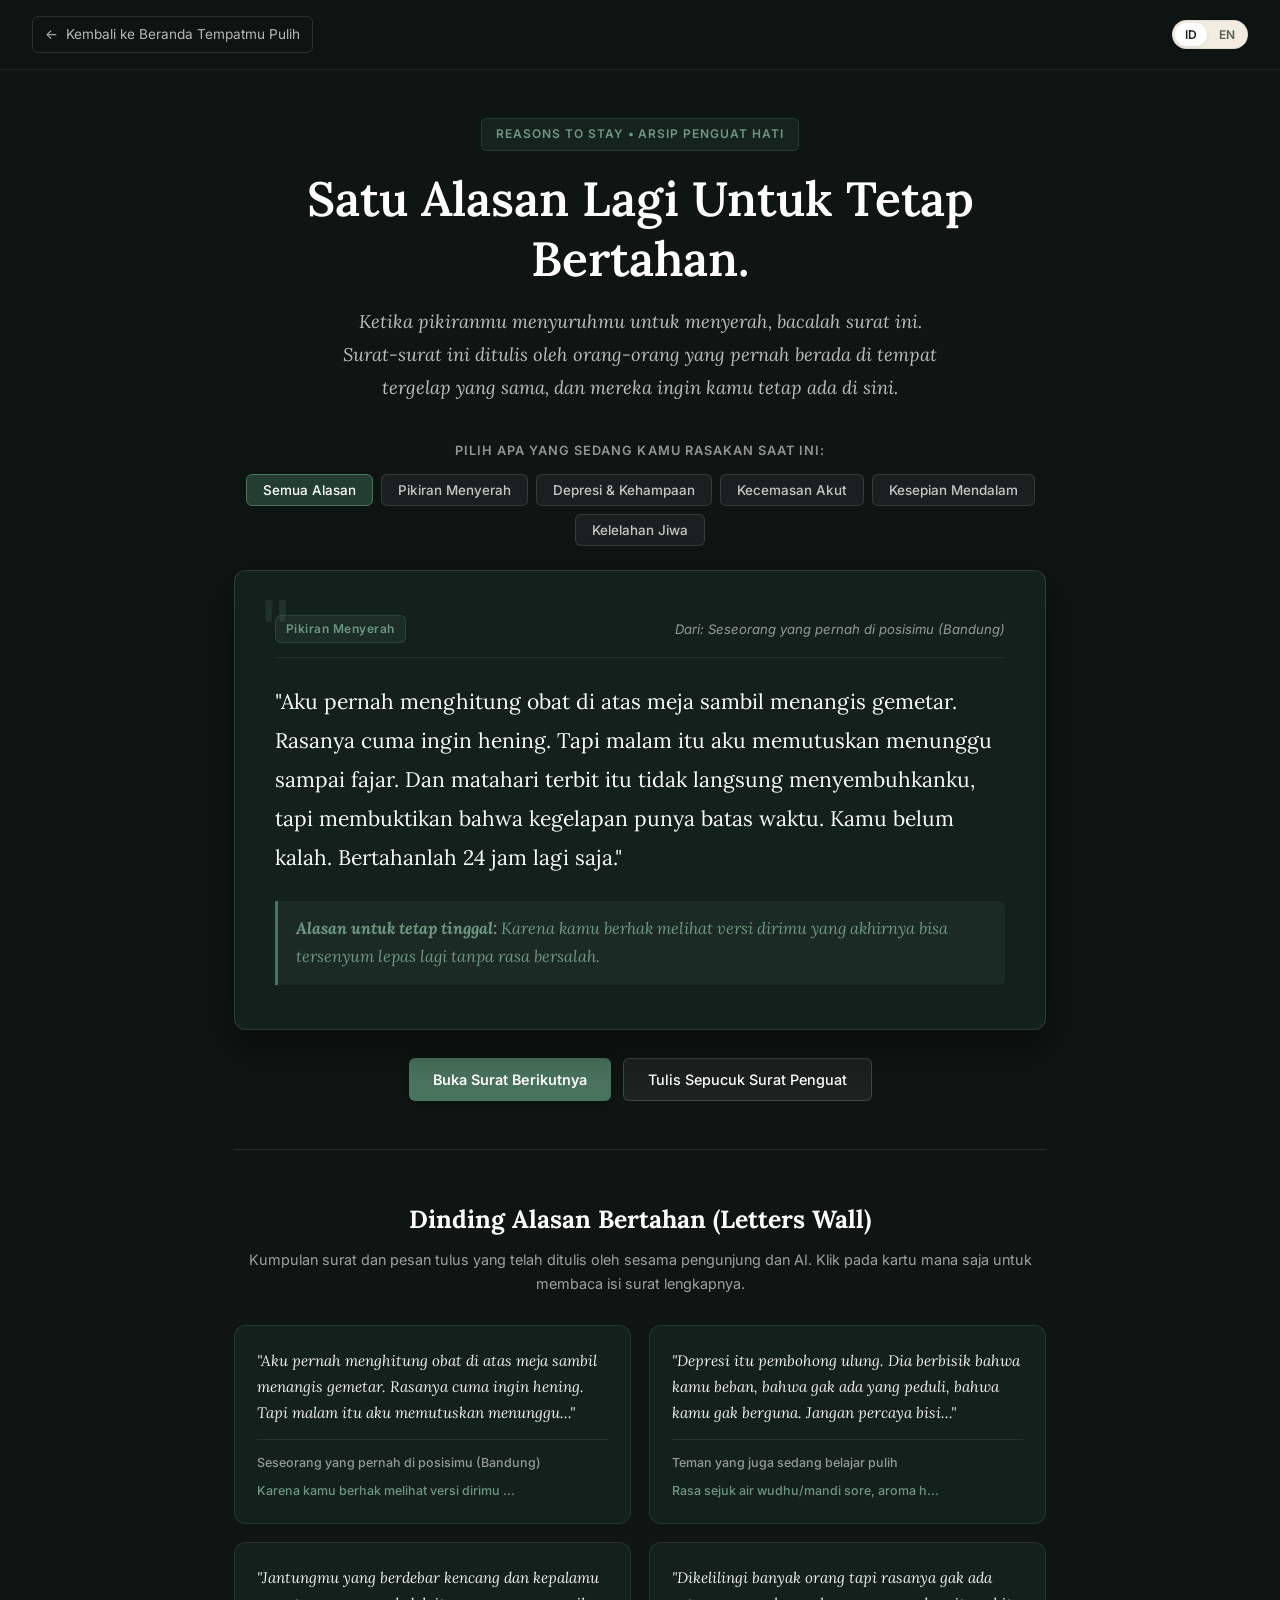
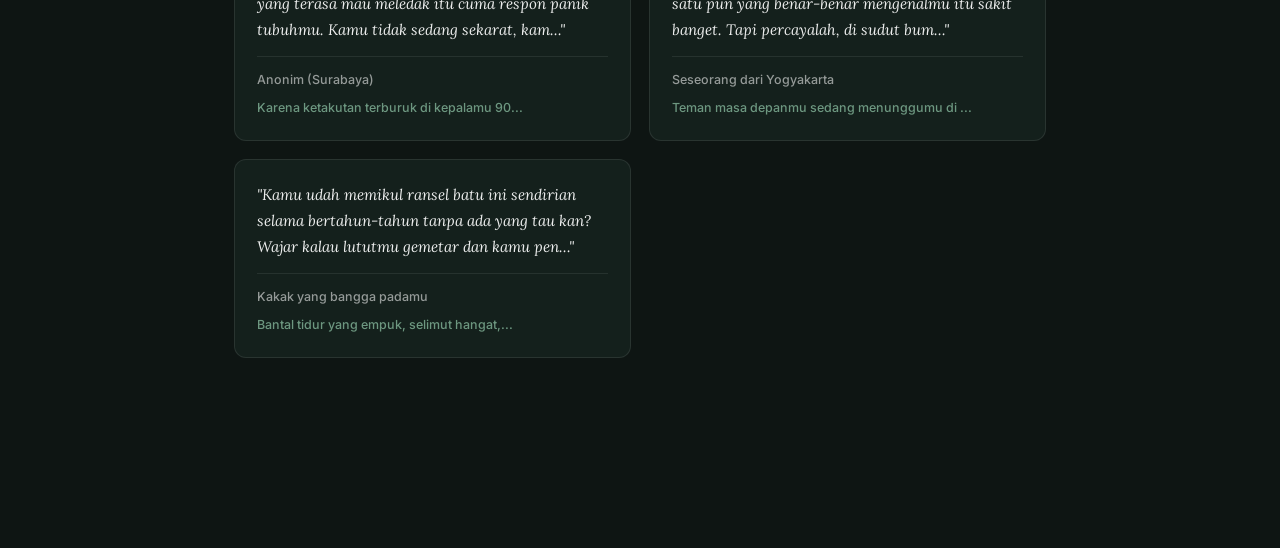
==== commit 6d70e862: "Add cache-busting version tags to style.css and script.js" ====
--- a/temani-aku.html
+++ b/temani-aku.html
@@ -6,7 +6,7 @@
   <title id="page-title">Alasan Untuk Bertahan (Reasons To Stay) — Tempatmu Pulih</title>
   <link rel="preconnect" href="https://fonts.googleapis.com">
   <link href="https://fonts.googleapis.com/css2?family=Lora:ital,wght@0,400;0,600;1,400;1,600&family=Inter:wght@300;400;500;600;700&display=swap" rel="stylesheet">
-  <link rel="stylesheet" href="style.css">
+  <link rel="stylesheet" href="style.css?v=2.1">
   <style>
     /* Styling Khusus Reasons To Stay / Temani Aku */
     body.stay-body {
